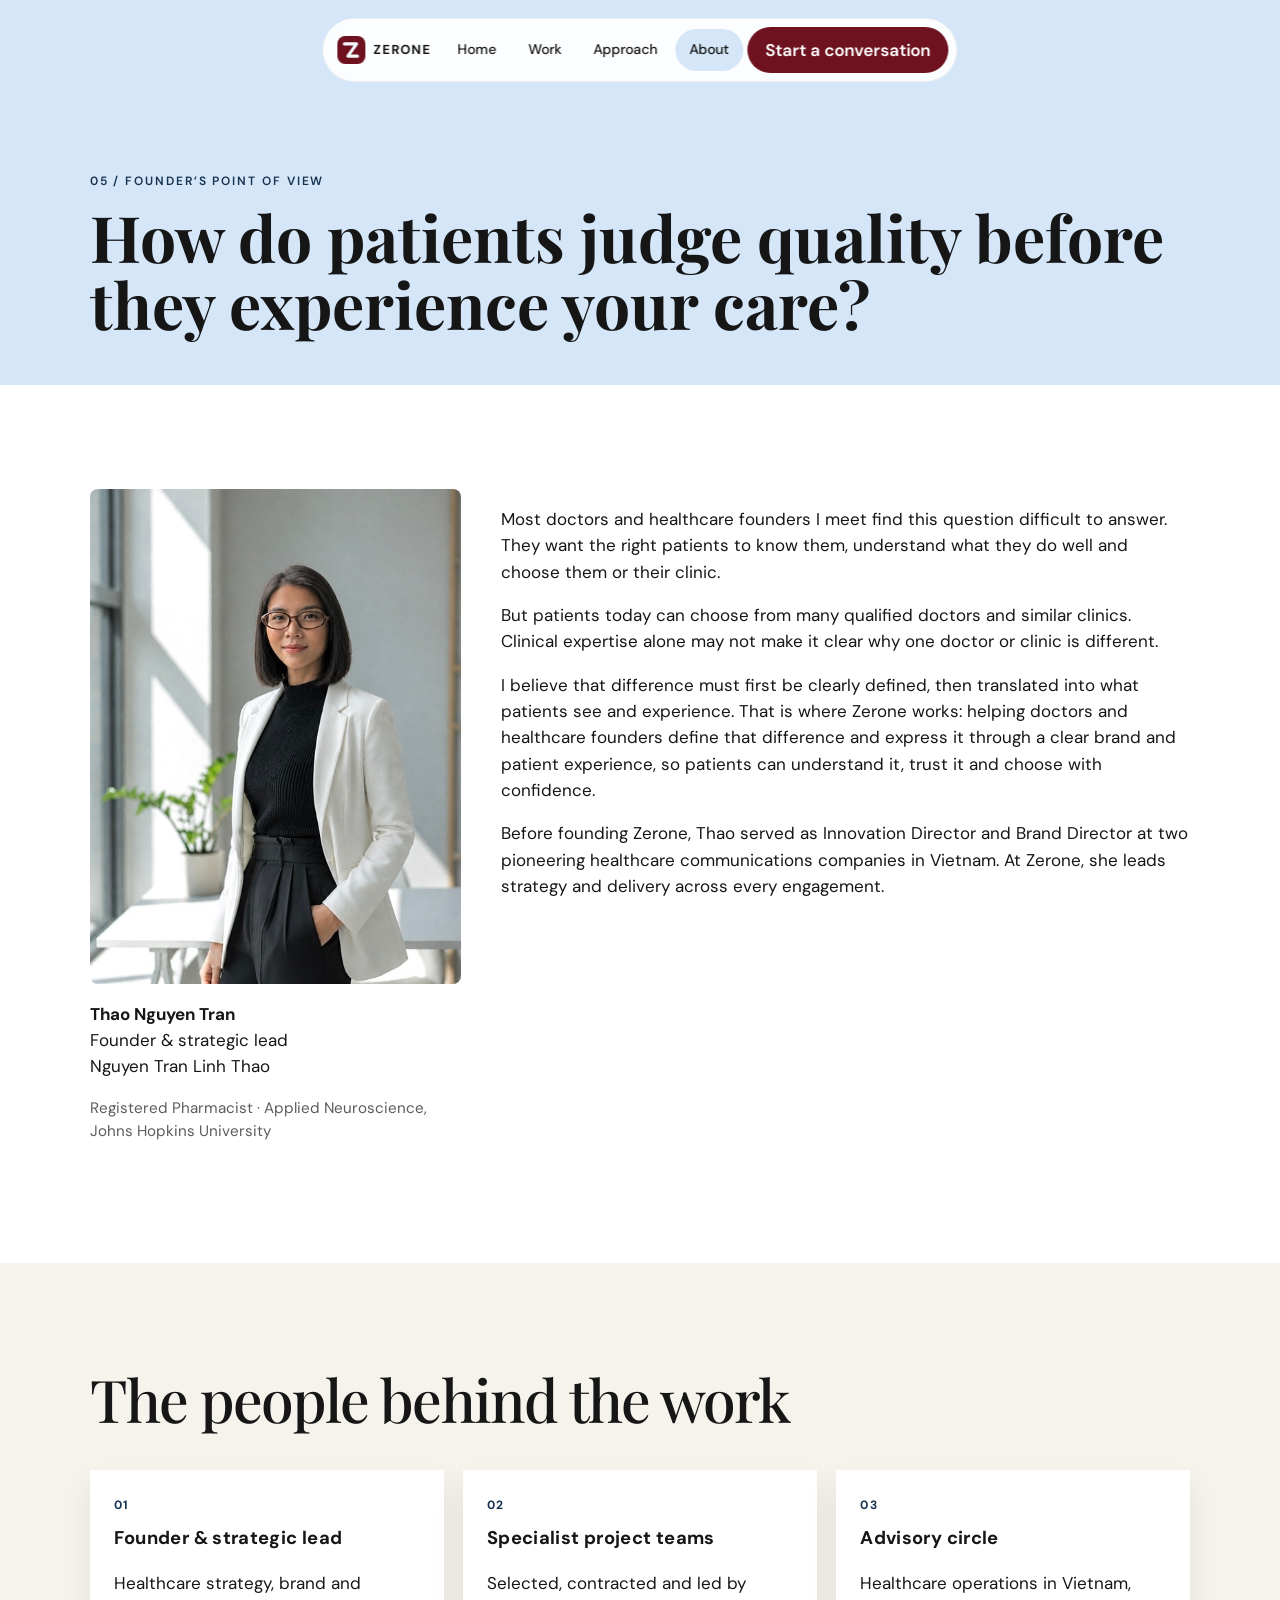
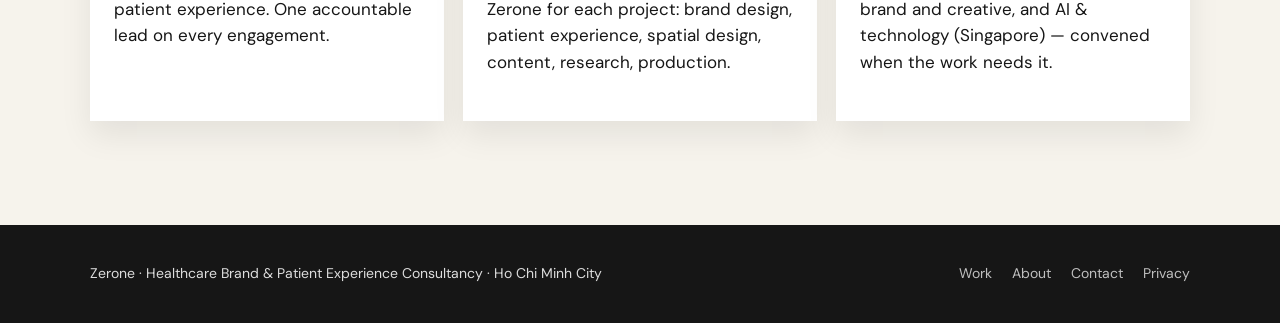
==== about.html @ 6bfa77b6 "Rebuild the site from Zerone's 2026 credentials deck. Replace the dental-admin landing page with the" ====
<!DOCTYPE html>
<html lang="en">
  <head>
    <meta charset="utf-8" />
    <meta name="viewport" content="width=device-width, initial-scale=1" />
    <title>About — Zerone</title>
    <link rel="icon" href="assets/logo.svg" type="image/svg+xml" />
    <link rel="preconnect" href="https://fonts.googleapis.com" />
    <link rel="preconnect" href="https://fonts.gstatic.com" crossorigin />
    <link
      href="https://fonts.googleapis.com/css2?family=DM+Sans:ital,opsz,wght@0,9..40,400;0,9..40,500;0,9..40,600;1,9..40,400&family=Playfair+Display:ital,wght@0,500;1,500&display=swap"
      rel="stylesheet"
    />
    <link rel="stylesheet" href="css/site.css" />
  </head>
  <body data-page="About">
    <div id="chrome-top"></div>
    <header class="page-hero">
      <p class="kicker">05 / Founder’s point of view</p>
      <h1>How do patients judge quality before they experience your care?</h1>
    </header>
    <section class="section">
      <div class="founder">
        <div>
          <img src="assets/photos/founder.jpg" alt="Thao Nguyen Tran, Founder of Zerone" />
          <p><strong>Thao Nguyen Tran</strong><br />Founder & strategic lead<br />Nguyen Tran Linh Thao</p>
          <p style="color: var(--muted); font-size: 0.95rem">
            Registered Pharmacist · Applied Neuroscience, Johns Hopkins University
          </p>
        </div>
        <div class="prose">
          <p>
            Most doctors and healthcare founders I meet find this question difficult to answer. They want the right patients to know them, understand what they do well and choose them or their clinic.
          </p>
          <p>
            But patients today can choose from many qualified doctors and similar clinics. Clinical expertise alone may not make it clear why one doctor or clinic is different.
          </p>
          <p>
            I believe that difference must first be clearly defined, then translated into what patients see and experience. That is where Zerone works: helping doctors and healthcare founders define that difference and express it through a clear brand and patient experience, so patients can understand it, trust it and choose with confidence.
          </p>
          <p>
            Before founding Zerone, Thao served as Innovation Director and Brand Director at two pioneering healthcare communications companies in Vietnam. At Zerone, she leads strategy and delivery across every engagement.
          </p>
        </div>
      </div>
    </section>
    <section class="section cream">
      <h2 class="display">The people behind the work</h2>
      <div class="cards">
        <article class="card">
          <div class="num">01</div>
          <h3>Founder & strategic lead</h3>
          <p>Healthcare strategy, brand and patient experience. One accountable lead on every engagement.</p>
        </article>
        <article class="card">
          <div class="num">02</div>
          <h3>Specialist project teams</h3>
          <p>Selected, contracted and led by Zerone for each project: brand design, patient experience, spatial design, content, research, production.</p>
        </article>
        <article class="card">
          <div class="num">03</div>
          <h3>Advisory circle</h3>
          <p>Healthcare operations in Vietnam, brand and creative, and AI & technology (Singapore) — convened when the work needs it.</p>
        </article>
      </div>
    </section>
    <div id="chrome-bottom"></div>
    <script src="js/site.js"></script>
  </body>
</html>
---- css/site.css ----
:root {
  --ice: #d4e6f8;
  --ice-2: #eaf3fb;
  --cream: #f6f3ec;
  --white: #ffffff;
  --ink: #161616;
  --muted: #5c5c5c;
  --burgundy: #6e1220;
  --burgundy-2: #8b1a2b;
  --navy: #16324f;
  --serif: "Playfair Display", Georgia, serif;
  --sans: "DM Sans", system-ui, sans-serif;
  --ease: cubic-bezier(0.22, 1, 0.36, 1);
}

*,
*::before,
*::after {
  box-sizing: border-box;
}

html {
  scroll-behavior: smooth;
}

body {
  margin: 0;
  background: var(--white);
  color: var(--ink);
  font-family: var(--sans);
  font-size: 17px;
  line-height: 1.55;
}

img {
  max-width: 100%;
  display: block;
}

a {
  color: inherit;
  text-decoration: none;
}

button,
input,
textarea,
select {
  font-family: inherit;
}

.site-nav {
  position: fixed;
  top: 18px;
  left: 50%;
  transform: translateX(-50%);
  z-index: 50;
  display: flex;
  align-items: center;
  gap: 4px;
  padding: 8px 8px 8px 14px;
  background: rgba(255, 255, 255, 0.92);
  border: 1px solid rgba(22, 22, 22, 0.06);
  border-radius: 999px;
  backdrop-filter: blur(12px);
}

.brand {
  display: flex;
  align-items: center;
  gap: 8px;
  font-weight: 700;
  letter-spacing: 0.08em;
  font-size: 13px;
  margin-right: 8px;
}

.brand img {
  width: 28px;
  height: 28px;
}

.site-nav a.nav-link {
  padding: 10px 14px;
  border-radius: 999px;
  font-size: 14px;
  font-weight: 500;
  transition: background-color 0.3s cubic-bezier(0, 0, 0.2, 1);
}

.site-nav a.nav-link:hover,
.site-nav a.nav-link.is-active {
  background: var(--ice);
}

.nav-cta {
  background: var(--burgundy) !important;
  color: #fff !important;
  padding: 10px 18px !important;
  border-radius: 999px !important;
  font-weight: 600 !important;
  transition: transform 0.2s cubic-bezier(0, 0, 0.2, 1), background-color 0.3s cubic-bezier(0, 0, 0.2, 1) !important;
}

.nav-cta:hover {
  background: var(--burgundy-2) !important;
  transform: scale(1.03);
}

.hero {
  min-height: 100svh;
  display: grid;
  grid-template-columns: 1.05fr 0.95fr;
  background: var(--ice);
}

.hero-left {
  padding: 22vh 7vw 8vh;
  display: flex;
  flex-direction: column;
  justify-content: space-between;
}

.kicker {
  font-size: 12px;
  letter-spacing: 0.16em;
  text-transform: uppercase;
  font-weight: 600;
  color: var(--navy);
}

.hero h1 {
  margin: 18px 0 0;
  font-family: var(--serif);
  font-weight: 500;
  font-size: clamp(2.8rem, 6vw, 5.4rem);
  line-height: 0.98;
  letter-spacing: -0.03em;
  animation: heroIn 1.2s var(--ease) both;
}

.hero-right {
  background: var(--burgundy);
  color: #f6ecee;
  padding: 22vh 6vw 8vh;
  position: relative;
  display: flex;
  flex-direction: column;
  justify-content: space-between;
}

.hero-right p {
  font-family: var(--serif);
  font-size: clamp(1.4rem, 2.2vw, 2rem);
  line-height: 1.35;
  margin: 0;
  max-width: 22ch;
}

.hero-photo {
  position: absolute;
  left: -18%;
  bottom: 8%;
  width: min(420px, 48vw);
  border-radius: 18px;
  overflow: hidden;
  box-shadow: 0 30px 60px rgba(0, 0, 0, 0.28);
  border: 10px solid #111;
}

.hero-photo img {
  width: 100%;
  height: 100%;
  object-fit: cover;
}

.presented {
  font-size: 13px;
  letter-spacing: 0.12em;
  text-transform: uppercase;
  opacity: 0.85;
  align-self: flex-end;
}

.section {
  padding: 6.5rem 7vw;
}

.section.ice {
  background: var(--ice);
}

.section.cream {
  background: var(--cream);
}

.section.burgundy {
  background: var(--burgundy);
  color: #f8eef0;
}

.display {
  font-family: var(--serif);
  font-weight: 500;
  font-size: clamp(2.1rem, 4.6vw, 3.8rem);
  letter-spacing: -0.03em;
  line-height: 1.08;
  margin: 0 0 2.5rem;
}

.ova {
  display: grid;
  grid-template-columns: repeat(3, 1fr);
  gap: 2rem;
  text-align: center;
}

.ova article {
  background: #fff;
  border-radius: 999px;
  padding: 1.4rem 1.2rem 1.6rem;
  box-shadow: 0 10px 0 rgba(0, 0, 0, 0.08);
}

.ova h3 {
  margin: 0 0 0.4rem;
  font-size: 1.05rem;
}

.ova p {
  margin: 0;
  color: var(--muted);
  font-size: 0.95rem;
}

.stats {
  display: grid;
  grid-template-columns: 1fr 1fr;
  gap: 3rem;
  align-items: center;
}

.stat {
  font-family: var(--serif);
  font-size: clamp(3.2rem, 7vw, 5.5rem);
  line-height: 0.9;
  margin: 0 0 0.8rem;
  color: #fff;
}

.stats p {
  margin: 0;
  max-width: 42ch;
}

.pillars {
  display: grid;
  grid-template-columns: 1fr 1.2fr;
  gap: 3rem;
  align-items: center;
}

.photo-frame {
  border-radius: 0;
  min-height: 520px;
  background: #222 center/cover no-repeat;
}

.list-block h3 {
  margin: 1.4rem 0 0.25rem;
}

.list-block p {
  margin: 0;
  color: #d8dde4;
}

.venn {
  display: grid;
  place-items: center;
  min-height: 280px;
  font-family: var(--serif);
  font-size: 1.4rem;
}

.cards {
  display: grid;
  grid-template-columns: repeat(3, 1fr);
  gap: 1.2rem;
}

.card {
  background: #fff;
  padding: 1.6rem 1.5rem 1.8rem;
  box-shadow: 0 14px 30px rgba(0, 0, 0, 0.08);
}

.card .num {
  color: var(--navy);
  font-size: 12px;
  font-weight: 700;
  letter-spacing: 0.12em;
}

.card h3 {
  margin: 0.6rem 0 0.8rem;
  font-size: 1.15rem;
  letter-spacing: 0.02em;
}

.card .role {
  color: var(--navy);
  font-style: italic;
  font-size: 0.95rem;
  border-bottom: 2px solid var(--navy);
  display: inline-block;
  margin-bottom: 0.8rem;
}

.quotes {
  display: flex;
  justify-content: space-between;
  gap: 2rem;
  margin-bottom: 1.6rem;
  color: var(--navy);
  font-family: var(--serif);
  font-style: italic;
}

.steps {
  display: grid;
  grid-template-columns: repeat(4, 1fr);
  gap: 1rem;
}

.step {
  background: #fff;
  padding: 1.4rem 1.2rem 1.6rem;
  box-shadow: 0 12px 24px rgba(0, 0, 0, 0.07);
  min-height: 240px;
}

.step:nth-child(2) {
  background: var(--ice);
}

.step .num {
  color: var(--navy);
  font-size: 12px;
  font-weight: 700;
  letter-spacing: 0.12em;
}

.step h3 {
  margin: 0.5rem 0;
  color: var(--navy);
  font-size: 0.95rem;
  letter-spacing: 0.08em;
}

.step h4 {
  font-family: var(--serif);
  font-weight: 500;
  font-size: 1.35rem;
  margin: 0 0 0.6rem;
}

.step p {
  margin: 0;
  color: var(--muted);
  font-size: 0.95rem;
}

.case {
  display: grid;
  grid-template-columns: 1.1fr 0.9fr;
  gap: 1.2rem;
}

.case img {
  width: 100%;
  height: 280px;
  object-fit: cover;
  border-radius: 16px;
}

.note {
  background: var(--ice);
  padding: 1.2rem 1.3rem;
  border-radius: 16px;
}

.note h3 {
  margin: 0 0 0.4rem;
  font-size: 12px;
  letter-spacing: 0.12em;
  color: var(--navy);
}

.quote-card {
  background: #111;
  color: #eee;
  padding: 1.4rem;
  border-radius: 16px;
  font-family: var(--serif);
  font-size: 1.05rem;
}

.quote-card span {
  display: block;
  margin-top: 1rem;
  font-family: var(--sans);
  font-size: 13px;
  opacity: 0.75;
}

.caps {
  display: grid;
  grid-template-columns: repeat(4, 1fr);
  gap: 1rem;
}

.cap {
  border-top: 2px solid var(--ink);
  padding-top: 1rem;
}

.cap h3 {
  margin: 0.4rem 0 0.6rem;
}

.cap p {
  margin: 0;
  color: var(--muted);
}

.founder {
  display: grid;
  grid-template-columns: 0.7fr 1.3fr;
  gap: 2.5rem;
  align-items: start;
}

.founder img {
  width: 100%;
  border-radius: 8px;
}

.cta-split {
  display: grid;
  grid-template-columns: 1.2fr 0.8fr;
  min-height: 70vh;
}

.cta-split .left {
  padding: 7rem 7vw;
}

.cta-split .left h2 {
  font-family: var(--serif);
  font-size: clamp(2.4rem, 5vw, 4.4rem);
  color: var(--burgundy);
  margin: 0 0 2rem;
  line-height: 1.05;
}

.cta-split li {
  list-style: none;
  margin: 0 0 1rem;
  font-weight: 700;
  letter-spacing: 0.04em;
  font-size: 0.95rem;
}

.cta-split ul {
  padding: 0;
}

.cta-split .right {
  background: var(--ice);
  padding: 7rem 6vw;
}

.signup,
.contact-form {
  display: grid;
  gap: 10px;
}

.contact-form input,
.contact-form textarea,
.contact-form select,
.signup input {
  border: 1px solid #d7d2c8;
  border-radius: 10px;
  padding: 14px 16px;
  font-size: 16px;
}

.btn {
  display: inline-flex;
  justify-content: center;
  background: var(--burgundy);
  color: #fff;
  border: 0;
  border-radius: 999px;
  padding: 14px 22px;
  font-weight: 650;
  cursor: pointer;
  transition: transform 0.2s cubic-bezier(0, 0, 0.2, 1), background-color 0.3s cubic-bezier(0, 0, 0.2, 1);
}

.btn:hover {
  transform: scale(1.03);
  background: var(--burgundy-2);
}

.notice {
  display: none;
  color: var(--navy);
}

.footer {
  background: var(--ink);
  color: #ddd;
  padding: 2.4rem 7vw;
  display: flex;
  justify-content: space-between;
  gap: 1rem;
  font-size: 14px;
}

.footer a {
  opacity: 0.85;
  margin-left: 16px;
}

.reveal {
  opacity: 0;
  transform: translateY(36px);
  transition: opacity 0.9s var(--ease), transform 0.9s var(--ease);
}

.reveal.in {
  opacity: 1;
  transform: none;
}

@keyframes heroIn {
  from {
    opacity: 0;
    transform: translateY(28px);
  }
  to {
    opacity: 1;
    transform: none;
  }
}

.prose {
  max-width: 68ch;
}

.page-hero {
  padding: 10rem 7vw 3rem;
  background: var(--ice);
}

.page-hero h1 {
  font-family: var(--serif);
  font-size: clamp(2.4rem, 5vw, 4.2rem);
  margin: 0.4rem 0 0;
  line-height: 1.05;
}

@media (max-width: 900px) {
  .hero,
  .ova,
  .stats,
  .pillars,
  .cards,
  .steps,
  .case,
  .caps,
  .founder,
  .cta-split {
    grid-template-columns: 1fr;
  }
  .hero-photo {
    position: relative;
    left: 0;
    width: 86%;
    margin: 2rem auto 0;
  }
  .site-nav .nav-link:not(.nav-cta) {
    display: none;
  }
  .photo-frame {
    min-height: 320px;
  }
}

@media (prefers-reduced-motion: reduce) {
  .reveal,
  .hero h1 {
    animation: none;
    transition: none;
    opacity: 1;
    transform: none;
  }
}
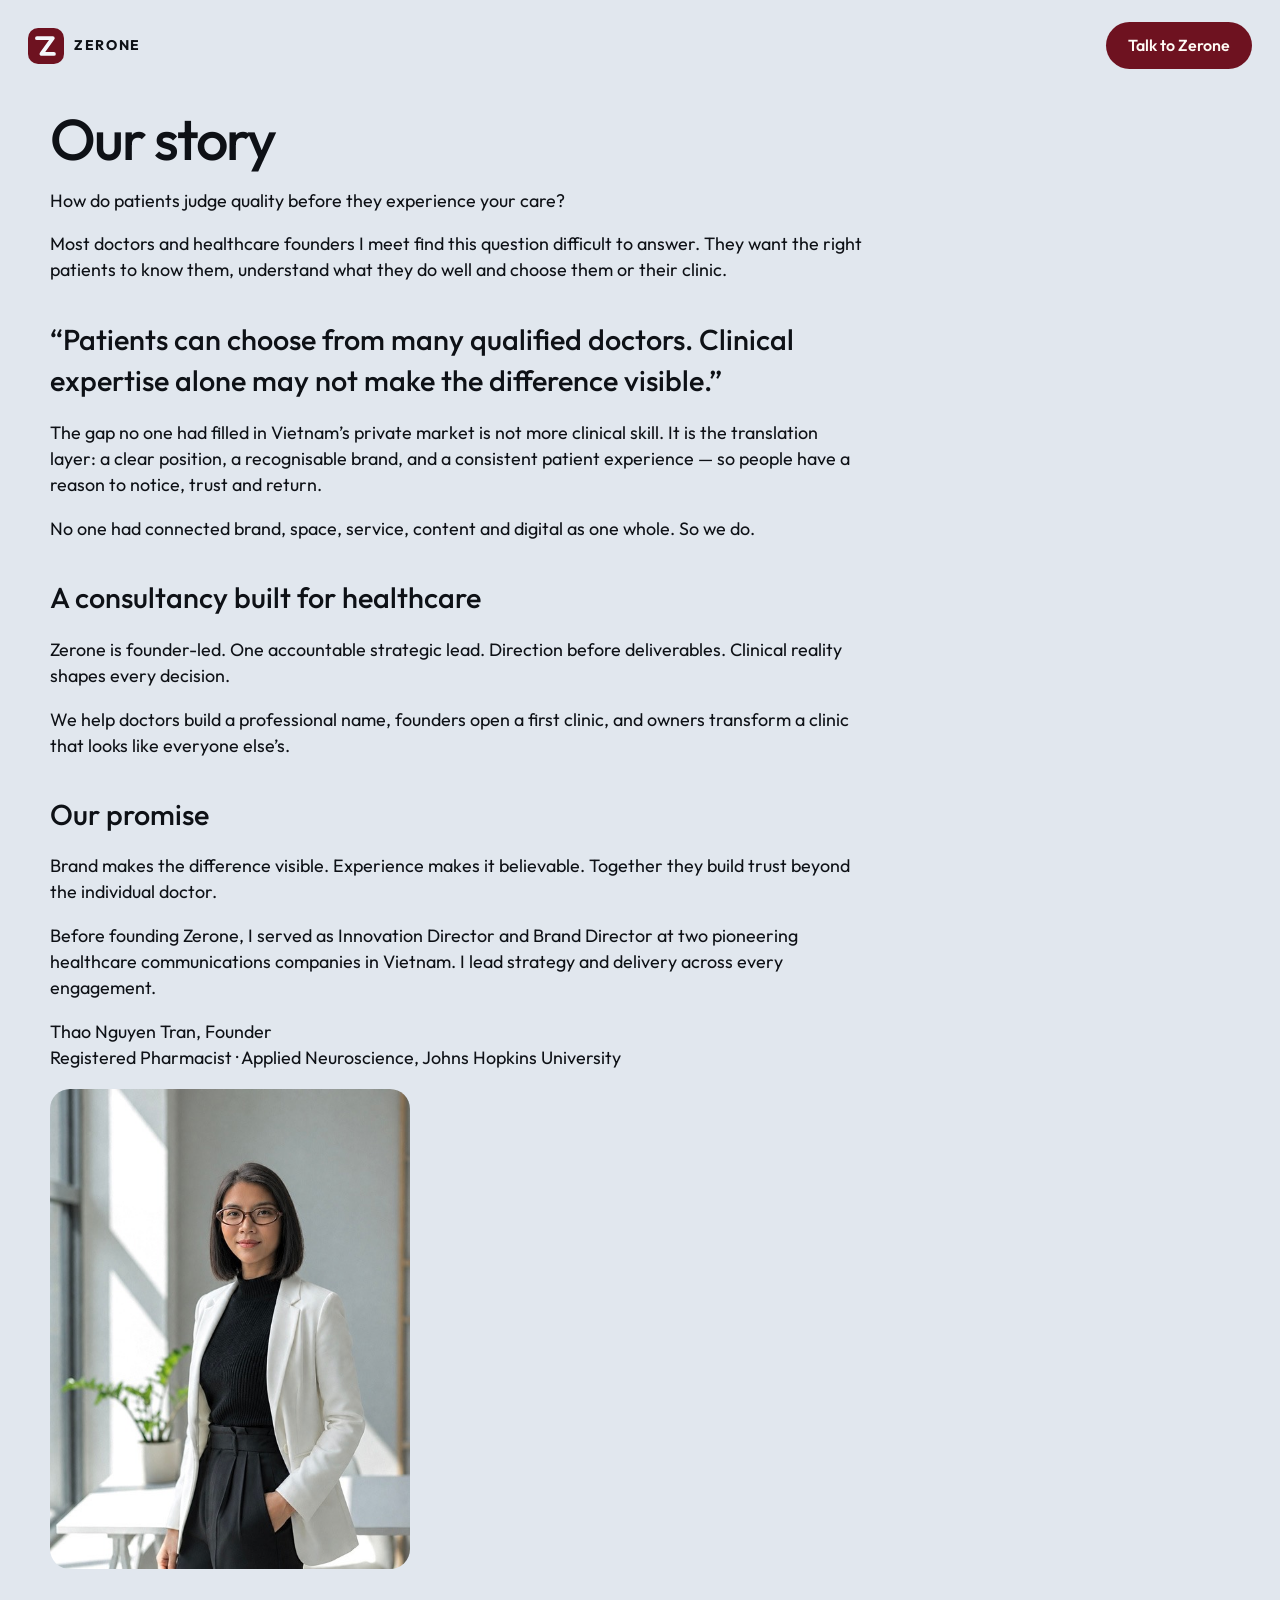
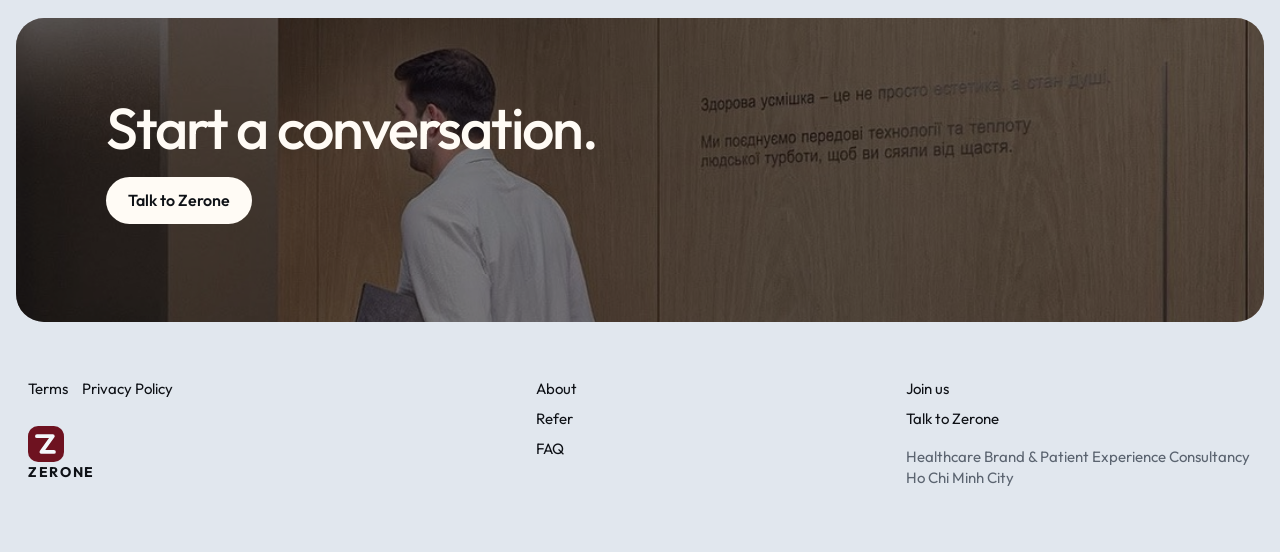
==== commit e66dc0a4: "Match Hera’s page flow: photo hero, how-it-works, story, FAQ, talk CTA. Keep Zerone consultancy copy" ====
--- a/about.html
+++ b/about.html
@@ -3,66 +3,36 @@
   <head>
     <meta charset="utf-8" />
     <meta name="viewport" content="width=device-width, initial-scale=1" />
-    <title>About — Zerone</title>
+    <title>Our story — Zerone</title>
     <link rel="icon" href="assets/logo.svg" type="image/svg+xml" />
     <link rel="preconnect" href="https://fonts.googleapis.com" />
     <link rel="preconnect" href="https://fonts.gstatic.com" crossorigin />
-    <link
-      href="https://fonts.googleapis.com/css2?family=DM+Sans:ital,opsz,wght@0,9..40,400;0,9..40,500;0,9..40,600;1,9..40,400&family=Playfair+Display:ital,wght@0,500;1,500&display=swap"
-      rel="stylesheet"
-    />
+    <link href="https://fonts.googleapis.com/css2?family=Outfit:wght@400;500;600;700&display=swap" rel="stylesheet" />
     <link rel="stylesheet" href="css/site.css" />
   </head>
-  <body data-page="About">
+  <body>
     <div id="chrome-top"></div>
-    <header class="page-hero">
-      <p class="kicker">05 / Founder’s point of view</p>
-      <h1>How do patients judge quality before they experience your care?</h1>
-    </header>
-    <section class="section">
-      <div class="founder">
-        <div>
-          <img src="assets/photos/founder.jpg" alt="Thao Nguyen Tran, Founder of Zerone" />
-          <p><strong>Thao Nguyen Tran</strong><br />Founder & strategic lead<br />Nguyen Tran Linh Thao</p>
-          <p style="color: var(--muted); font-size: 0.95rem">
-            Registered Pharmacist · Applied Neuroscience, Johns Hopkins University
-          </p>
-        </div>
-        <div class="prose">
-          <p>
-            Most doctors and healthcare founders I meet find this question difficult to answer. They want the right patients to know them, understand what they do well and choose them or their clinic.
-          </p>
-          <p>
-            But patients today can choose from many qualified doctors and similar clinics. Clinical expertise alone may not make it clear why one doctor or clinic is different.
-          </p>
-          <p>
-            I believe that difference must first be clearly defined, then translated into what patients see and experience. That is where Zerone works: helping doctors and healthcare founders define that difference and express it through a clear brand and patient experience, so patients can understand it, trust it and choose with confidence.
-          </p>
-          <p>
-            Before founding Zerone, Thao served as Innovation Director and Brand Director at two pioneering healthcare communications companies in Vietnam. At Zerone, she leads strategy and delivery across every engagement.
-          </p>
-        </div>
+    <main class="wrap page-hero">
+      <h1>Our story</h1>
+      <div class="prose">
+        <p>How do patients judge quality before they experience your care?</p>
+        <p>Most doctors and healthcare founders I meet find this question difficult to answer. They want the right patients to know them, understand what they do well and choose them or their clinic.</p>
+        <h2>“Patients can choose from many qualified doctors. Clinical expertise alone may not make the difference visible.”</h2>
+        <p>The gap no one had filled in Vietnam’s private market is not more clinical skill. It is the translation layer: a clear position, a recognisable brand, and a consistent patient experience — so people have a reason to notice, trust and return.</p>
+        <p>No one had connected brand, space, service, content and digital as one whole. So we do.</p>
+        <h2>A consultancy built for healthcare</h2>
+        <p>Zerone is founder-led. One accountable strategic lead. Direction before deliverables. Clinical reality shapes every decision.</p>
+        <p>We help doctors build a professional name, founders open a first clinic, and owners transform a clinic that looks like everyone else’s.</p>
+        <h2>Our promise</h2>
+        <p>Brand makes the difference visible. Experience makes it believable. Together they build trust beyond the individual doctor.</p>
+        <p>Before founding Zerone, I served as Innovation Director and Brand Director at two pioneering healthcare communications companies in Vietnam. I lead strategy and delivery across every engagement.</p>
+        <p>Thao Nguyen Tran, Founder<br />Registered Pharmacist · Applied Neuroscience, Johns Hopkins University</p>
+        <p><img src="assets/photos/founder.jpg" alt="Thao Nguyen Tran" style="max-width:360px;border-radius:20px;margin-top:1rem" /></p>
       </div>
-    </section>
-    <section class="section cream">
-      <h2 class="display">The people behind the work</h2>
-      <div class="cards">
-        <article class="card">
-          <div class="num">01</div>
-          <h3>Founder & strategic lead</h3>
-          <p>Healthcare strategy, brand and patient experience. One accountable lead on every engagement.</p>
-        </article>
-        <article class="card">
-          <div class="num">02</div>
-          <h3>Specialist project teams</h3>
-          <p>Selected, contracted and led by Zerone for each project: brand design, patient experience, spatial design, content, research, production.</p>
-        </article>
-        <article class="card">
-          <div class="num">03</div>
-          <h3>Advisory circle</h3>
-          <p>Healthcare operations in Vietnam, brand and creative, and AI & technology (Singapore) — convened when the work needs it.</p>
-        </article>
-      </div>
+    </main>
+    <section class="cta-band" style="background-image: url('assets/photos/clinic.jpg')">
+      <h2>Start a conversation.</h2>
+      <p><a class="btn btn-light" href="contact.html">Talk to Zerone</a></p>
     </section>
     <div id="chrome-bottom"></div>
     <script src="js/site.js"></script>
--- a/css/site.css
+++ b/css/site.css
@@ -1,15 +1,13 @@
 :root {
-  --ice: #d4e6f8;
-  --ice-2: #eaf3fb;
-  --cream: #f6f3ec;
-  --white: #ffffff;
-  --ink: #161616;
-  --muted: #5c5c5c;
+  --canvas: #e1e7ee;
+  --cream: #fffbf5;
+  --ink: #0e1116;
+  --muted: #3c4450;
+  --card: #0f141c;
   --burgundy: #6e1220;
   --burgundy-2: #8b1a2b;
-  --navy: #16324f;
-  --serif: "Playfair Display", Georgia, serif;
-  --sans: "DM Sans", system-ui, sans-serif;
+  --ice: #d4e6f8;
+  --sans: "Outfit", system-ui, sans-serif;
   --ease: cubic-bezier(0.22, 1, 0.36, 1);
 }
 
@@ -25,11 +23,11 @@
 
 body {
   margin: 0;
-  background: var(--white);
+  background: var(--canvas);
   color: var(--ink);
   font-family: var(--sans);
-  font-size: 17px;
-  line-height: 1.55;
+  font-size: 18px;
+  line-height: 1.45;
 }
 
 img {
@@ -49,495 +47,402 @@
   font-family: inherit;
 }
 
-.site-nav {
-  position: fixed;
-  top: 18px;
-  left: 50%;
-  transform: translateX(-50%);
-  z-index: 50;
+.topbar {
   display: flex;
+  justify-content: space-between;
   align-items: center;
-  gap: 4px;
-  padding: 8px 8px 8px 14px;
-  background: rgba(255, 255, 255, 0.92);
-  border: 1px solid rgba(22, 22, 22, 0.06);
-  border-radius: 999px;
-  backdrop-filter: blur(12px);
+  padding: 22px 28px 8px;
 }
 
 .brand {
   display: flex;
   align-items: center;
-  gap: 8px;
+  gap: 10px;
   font-weight: 700;
-  letter-spacing: 0.08em;
-  font-size: 13px;
-  margin-right: 8px;
+  letter-spacing: 0.12em;
+  font-size: 14px;
 }
 
 .brand img {
-  width: 28px;
-  height: 28px;
-}
-
-.site-nav a.nav-link {
-  padding: 10px 14px;
+  width: 36px;
+  height: 36px;
+}
+
+.btn {
+  display: inline-flex;
+  align-items: center;
+  justify-content: center;
+  background: var(--burgundy);
+  color: var(--cream);
+  border: 0;
   border-radius: 999px;
-  font-size: 14px;
-  font-weight: 500;
-  transition: background-color 0.3s cubic-bezier(0, 0, 0.2, 1);
-}
-
-.site-nav a.nav-link:hover,
-.site-nav a.nav-link.is-active {
-  background: var(--ice);
-}
-
-.nav-cta {
-  background: var(--burgundy) !important;
-  color: #fff !important;
-  padding: 10px 18px !important;
-  border-radius: 999px !important;
-  font-weight: 600 !important;
-  transition: transform 0.2s cubic-bezier(0, 0, 0.2, 1), background-color 0.3s cubic-bezier(0, 0, 0.2, 1) !important;
-}
-
-.nav-cta:hover {
-  background: var(--burgundy-2) !important;
+  padding: 12px 22px;
+  font-weight: 560;
+  font-size: 16px;
+  cursor: pointer;
+  transition: transform 0.2s cubic-bezier(0, 0, 0.2, 1), background-color 0.3s;
+}
+
+.btn:hover {
   transform: scale(1.03);
+  background: var(--burgundy-2);
+}
+
+.btn-light {
+  background: var(--cream);
+  color: var(--ink);
 }
 
 .hero {
-  min-height: 100svh;
-  display: grid;
-  grid-template-columns: 1.05fr 0.95fr;
-  background: var(--ice);
-}
-
-.hero-left {
-  padding: 22vh 7vw 8vh;
+  margin: 8px 16px 24px;
+  min-height: calc(100svh - 90px);
+  border-radius: 28px;
+  overflow: hidden;
+  position: relative;
+  background: var(--card) center/cover no-repeat;
+  color: var(--cream);
   display: flex;
   flex-direction: column;
   justify-content: space-between;
-}
-
-.kicker {
-  font-size: 12px;
-  letter-spacing: 0.16em;
-  text-transform: uppercase;
+  padding: 7vh 6vw 6vh;
+}
+
+.hero::after {
+  content: "";
+  position: absolute;
+  inset: 0;
+  background: linear-gradient(90deg, rgba(10, 12, 16, 0.72) 0%, rgba(10, 12, 16, 0.2) 58%, rgba(10, 12, 16, 0.45) 100%);
+}
+
+.hero > * {
+  position: relative;
+  z-index: 1;
+}
+
+.hero h1 {
+  margin: 0;
+  font-weight: 500;
+  font-size: clamp(2.8rem, 7vw, 5.6rem);
+  line-height: 0.98;
+  letter-spacing: -0.04em;
+  max-width: 14ch;
+  animation: rise 1s var(--ease) both;
+}
+
+.hero .lede {
+  margin: 1.2rem 0 1.4rem;
+  max-width: 34ch;
+  font-size: 1.15rem;
+  color: #f3ece4;
+}
+
+.chip {
+  display: inline-flex;
+  background: rgba(255, 251, 245, 0.14);
+  border: 1px solid rgba(255, 251, 245, 0.2);
+  border-radius: 999px;
+  padding: 8px 14px;
+  font-size: 14px;
+  margin-bottom: 1.2rem;
+}
+
+.wrap {
+  width: min(1180px, calc(100% - 48px));
+  margin: 0 auto;
+}
+
+.section {
+  padding: 5.5rem 0;
+}
+
+.trust {
+  text-align: center;
+  color: var(--muted);
+  font-size: 14px;
+  letter-spacing: 0.04em;
+  padding: 0.5rem 0 3rem;
+}
+
+.split {
+  display: grid;
+  grid-template-columns: 0.9fr 1.1fr;
+  gap: 2.5rem;
+  align-items: start;
+}
+
+.split h2,
+.story h2,
+.faq-head,
+.cta-band h2,
+.page-hero h1 {
+  font-weight: 500;
+  font-size: clamp(2.1rem, 4.5vw, 3.6rem);
+  letter-spacing: -0.035em;
+  line-height: 1.05;
+  margin: 0 0 1rem;
+}
+
+.people {
+  display: grid;
+  grid-template-columns: repeat(3, 1fr);
+  gap: 14px;
+}
+
+.person {
+  background: #f4f7fb;
+  border-radius: 22px;
+  overflow: hidden;
+}
+
+.person img {
+  width: 100%;
+  height: 280px;
+  object-fit: cover;
+}
+
+.person div {
+  padding: 1rem 1rem 1.2rem;
+}
+
+.person h3 {
+  margin: 0 0 0.35rem;
+  font-size: 1.05rem;
+}
+
+.person p {
+  margin: 0;
+  color: var(--muted);
+  font-size: 0.95rem;
+}
+
+.how {
+  display: grid;
+  gap: 18px;
+}
+
+.step {
+  display: grid;
+  grid-template-columns: 1.1fr 0.9fr;
+  gap: 24px;
+  background: #eef2f6;
+  border-radius: 28px;
+  overflow: hidden;
+  min-height: 280px;
+}
+
+.step:nth-child(even) {
+  grid-template-columns: 0.9fr 1.1fr;
+}
+
+.step:nth-child(even) .step-copy {
+  order: 2;
+}
+
+.step-copy {
+  padding: 2.2rem 2rem;
+}
+
+.step .n {
+  font-size: 13px;
+  letter-spacing: 0.14em;
   font-weight: 600;
-  color: var(--navy);
-}
-
-.hero h1 {
-  margin: 18px 0 0;
-  font-family: var(--serif);
+  color: var(--burgundy);
+}
+
+.step h3 {
+  font-size: clamp(1.6rem, 3vw, 2.3rem);
   font-weight: 500;
-  font-size: clamp(2.8rem, 6vw, 5.4rem);
-  line-height: 0.98;
   letter-spacing: -0.03em;
-  animation: heroIn 1.2s var(--ease) both;
-}
-
-.hero-right {
-  background: var(--burgundy);
-  color: #f6ecee;
-  padding: 22vh 6vw 8vh;
-  position: relative;
-  display: flex;
-  flex-direction: column;
-  justify-content: space-between;
-}
-
-.hero-right p {
-  font-family: var(--serif);
-  font-size: clamp(1.4rem, 2.2vw, 2rem);
-  line-height: 1.35;
+  margin: 0.4rem 0 0.7rem;
+}
+
+.step p {
   margin: 0;
-  max-width: 22ch;
-}
-
-.hero-photo {
-  position: absolute;
-  left: -18%;
-  bottom: 8%;
-  width: min(420px, 48vw);
-  border-radius: 18px;
-  overflow: hidden;
-  box-shadow: 0 30px 60px rgba(0, 0, 0, 0.28);
-  border: 10px solid #111;
-}
-
-.hero-photo img {
+  color: var(--muted);
+}
+
+.step img {
   width: 100%;
   height: 100%;
   object-fit: cover;
-}
-
-.presented {
-  font-size: 13px;
-  letter-spacing: 0.12em;
-  text-transform: uppercase;
-  opacity: 0.85;
-  align-self: flex-end;
-}
-
-.section {
-  padding: 6.5rem 7vw;
-}
-
-.section.ice {
-  background: var(--ice);
-}
-
-.section.cream {
-  background: var(--cream);
-}
-
-.section.burgundy {
-  background: var(--burgundy);
-  color: #f8eef0;
-}
-
-.display {
-  font-family: var(--serif);
+  min-height: 240px;
+}
+
+.feed {
+  display: grid;
+  grid-template-columns: 1fr 1fr;
+  gap: 12px;
+}
+
+.quote {
+  background: #f7f9fc;
+  border-radius: 18px;
+  padding: 1.1rem 1.2rem;
+}
+
+.quote p {
+  margin: 0 0 0.6rem;
+}
+
+.quote span {
+  color: var(--muted);
+  font-size: 14px;
+}
+
+.story-grid {
+  display: grid;
+  grid-template-columns: 1.05fr 0.95fr;
+  gap: 2rem;
+  align-items: start;
+}
+
+.story-grid img {
+  width: 100%;
+  border-radius: 24px;
+  height: 420px;
+  object-fit: cover;
+}
+
+.chapter {
+  margin: 0 0 1.6rem;
+}
+
+.chapter h3 {
+  margin: 0 0 0.4rem;
+}
+
+.big-quote {
+  background: var(--card);
+  color: var(--cream);
+  border-radius: 28px;
+  padding: 2.4rem;
+  font-size: clamp(1.3rem, 2.4vw, 1.85rem);
   font-weight: 500;
-  font-size: clamp(2.1rem, 4.6vw, 3.8rem);
-  letter-spacing: -0.03em;
-  line-height: 1.08;
-  margin: 0 0 2.5rem;
-}
-
-.ova {
-  display: grid;
-  grid-template-columns: repeat(3, 1fr);
-  gap: 2rem;
-  text-align: center;
-}
-
-.ova article {
-  background: #fff;
-  border-radius: 999px;
-  padding: 1.4rem 1.2rem 1.6rem;
-  box-shadow: 0 10px 0 rgba(0, 0, 0, 0.08);
-}
-
-.ova h3 {
-  margin: 0 0 0.4rem;
-  font-size: 1.05rem;
-}
-
-.ova p {
-  margin: 0;
-  color: var(--muted);
-  font-size: 0.95rem;
-}
-
-.stats {
-  display: grid;
-  grid-template-columns: 1fr 1fr;
-  gap: 3rem;
-  align-items: center;
-}
-
-.stat {
-  font-family: var(--serif);
-  font-size: clamp(3.2rem, 7vw, 5.5rem);
-  line-height: 0.9;
-  margin: 0 0 0.8rem;
-  color: #fff;
-}
-
-.stats p {
-  margin: 0;
-  max-width: 42ch;
-}
-
-.pillars {
-  display: grid;
-  grid-template-columns: 1fr 1.2fr;
-  gap: 3rem;
-  align-items: center;
-}
-
-.photo-frame {
-  border-radius: 0;
-  min-height: 520px;
-  background: #222 center/cover no-repeat;
-}
-
-.list-block h3 {
-  margin: 1.4rem 0 0.25rem;
-}
-
-.list-block p {
-  margin: 0;
-  color: #d8dde4;
-}
-
-.venn {
-  display: grid;
-  place-items: center;
-  min-height: 280px;
-  font-family: var(--serif);
-  font-size: 1.4rem;
-}
-
-.cards {
-  display: grid;
-  grid-template-columns: repeat(3, 1fr);
-  gap: 1.2rem;
-}
-
-.card {
-  background: #fff;
-  padding: 1.6rem 1.5rem 1.8rem;
-  box-shadow: 0 14px 30px rgba(0, 0, 0, 0.08);
-}
-
-.card .num {
-  color: var(--navy);
-  font-size: 12px;
-  font-weight: 700;
-  letter-spacing: 0.12em;
-}
-
-.card h3 {
-  margin: 0.6rem 0 0.8rem;
-  font-size: 1.15rem;
-  letter-spacing: 0.02em;
-}
-
-.card .role {
-  color: var(--navy);
-  font-style: italic;
-  font-size: 0.95rem;
-  border-bottom: 2px solid var(--navy);
-  display: inline-block;
-  margin-bottom: 0.8rem;
-}
-
-.quotes {
-  display: flex;
-  justify-content: space-between;
-  gap: 2rem;
-  margin-bottom: 1.6rem;
-  color: var(--navy);
-  font-family: var(--serif);
-  font-style: italic;
-}
-
-.steps {
-  display: grid;
-  grid-template-columns: repeat(4, 1fr);
-  gap: 1rem;
-}
-
-.step {
-  background: #fff;
-  padding: 1.4rem 1.2rem 1.6rem;
-  box-shadow: 0 12px 24px rgba(0, 0, 0, 0.07);
-  min-height: 240px;
-}
-
-.step:nth-child(2) {
-  background: var(--ice);
-}
-
-.step .num {
-  color: var(--navy);
-  font-size: 12px;
-  font-weight: 700;
-  letter-spacing: 0.12em;
-}
-
-.step h3 {
-  margin: 0.5rem 0;
-  color: var(--navy);
-  font-size: 0.95rem;
-  letter-spacing: 0.08em;
-}
-
-.step h4 {
-  font-family: var(--serif);
-  font-weight: 500;
-  font-size: 1.35rem;
-  margin: 0 0 0.6rem;
-}
-
-.step p {
-  margin: 0;
-  color: var(--muted);
-  font-size: 0.95rem;
-}
-
-.case {
-  display: grid;
-  grid-template-columns: 1.1fr 0.9fr;
-  gap: 1.2rem;
-}
-
-.case img {
-  width: 100%;
-  height: 280px;
-  object-fit: cover;
-  border-radius: 16px;
-}
-
-.note {
-  background: var(--ice);
-  padding: 1.2rem 1.3rem;
-  border-radius: 16px;
-}
-
-.note h3 {
-  margin: 0 0 0.4rem;
-  font-size: 12px;
-  letter-spacing: 0.12em;
-  color: var(--navy);
-}
-
-.quote-card {
-  background: #111;
-  color: #eee;
-  padding: 1.4rem;
-  border-radius: 16px;
-  font-family: var(--serif);
-  font-size: 1.05rem;
-}
-
-.quote-card span {
+  letter-spacing: -0.02em;
+  line-height: 1.3;
+}
+
+.big-quote span {
   display: block;
   margin-top: 1rem;
-  font-family: var(--sans);
-  font-size: 13px;
-  opacity: 0.75;
-}
-
-.caps {
-  display: grid;
-  grid-template-columns: repeat(4, 1fr);
-  gap: 1rem;
-}
-
-.cap {
-  border-top: 2px solid var(--ink);
-  padding-top: 1rem;
-}
-
-.cap h3 {
-  margin: 0.4rem 0 0.6rem;
-}
-
-.cap p {
-  margin: 0;
-  color: var(--muted);
-}
-
-.founder {
-  display: grid;
-  grid-template-columns: 0.7fr 1.3fr;
-  gap: 2.5rem;
-  align-items: start;
-}
-
-.founder img {
+  font-size: 15px;
+  opacity: 0.7;
+  font-weight: 400;
+}
+
+.faq-item {
+  border-top: 1px solid rgba(14, 17, 22, 0.12);
+}
+
+.faq-item button {
   width: 100%;
-  border-radius: 8px;
-}
-
-.cta-split {
-  display: grid;
-  grid-template-columns: 1.2fr 0.8fr;
-  min-height: 70vh;
-}
-
-.cta-split .left {
-  padding: 7rem 7vw;
-}
-
-.cta-split .left h2 {
-  font-family: var(--serif);
-  font-size: clamp(2.4rem, 5vw, 4.4rem);
-  color: var(--burgundy);
-  margin: 0 0 2rem;
-  line-height: 1.05;
-}
-
-.cta-split li {
-  list-style: none;
-  margin: 0 0 1rem;
-  font-weight: 700;
-  letter-spacing: 0.04em;
-  font-size: 0.95rem;
-}
-
-.cta-split ul {
-  padding: 0;
-}
-
-.cta-split .right {
-  background: var(--ice);
-  padding: 7rem 6vw;
-}
-
-.signup,
-.contact-form {
-  display: grid;
-  gap: 10px;
-}
-
-.contact-form input,
-.contact-form textarea,
-.contact-form select,
-.signup input {
-  border: 1px solid #d7d2c8;
-  border-radius: 10px;
-  padding: 14px 16px;
-  font-size: 16px;
-}
-
-.btn {
-  display: inline-flex;
-  justify-content: center;
-  background: var(--burgundy);
-  color: #fff;
+  text-align: left;
+  background: none;
   border: 0;
-  border-radius: 999px;
-  padding: 14px 22px;
-  font-weight: 650;
+  padding: 1.15rem 0;
+  font-size: 1.15rem;
   cursor: pointer;
-  transition: transform 0.2s cubic-bezier(0, 0, 0.2, 1), background-color 0.3s cubic-bezier(0, 0, 0.2, 1);
-}
-
-.btn:hover {
-  transform: scale(1.03);
-  background: var(--burgundy-2);
-}
-
-.notice {
-  display: none;
-  color: var(--navy);
-}
-
-.footer {
-  background: var(--ink);
-  color: #ddd;
-  padding: 2.4rem 7vw;
   display: flex;
   justify-content: space-between;
   gap: 1rem;
-  font-size: 14px;
+}
+
+.faq-item p {
+  display: none;
+  margin: 0 0 1.1rem;
+  color: var(--muted);
+  max-width: 70ch;
+}
+
+.faq-item.open p {
+  display: block;
+}
+
+.cta-band {
+  margin: 16px;
+  border-radius: 28px;
+  background: var(--card) center/cover no-repeat;
+  color: var(--cream);
+  padding: 5rem 7vw;
+  position: relative;
+  overflow: hidden;
+}
+
+.cta-band::after {
+  content: "";
+  position: absolute;
+  inset: 0;
+  background: rgba(12, 14, 18, 0.45);
+}
+
+.cta-band > * {
+  position: relative;
+  z-index: 1;
+}
+
+.footer {
+  padding: 2.5rem 28px 3rem;
+  display: grid;
+  grid-template-columns: 1.4fr 1fr 1fr;
+  gap: 1.5rem;
+  font-size: 15px;
 }
 
 .footer a {
-  opacity: 0.85;
-  margin-left: 16px;
+  display: block;
+  margin: 0 0 8px;
+}
+
+.footer .row {
+  display: flex;
+  gap: 14px;
+  flex-wrap: wrap;
+  margin-bottom: 1rem;
+}
+
+.footer .row a {
+  display: inline;
+}
+
+.page-hero {
+  padding: 2rem 0 1rem;
+}
+
+.prose {
+  max-width: 68ch;
+  font-size: 1.12rem;
+}
+
+.prose h2 {
+  font-size: 1.8rem;
+  font-weight: 500;
+  margin: 2.2rem 0 0.8rem;
+}
+
+.form {
+  display: grid;
+  gap: 10px;
+  max-width: 460px;
+}
+
+.form input,
+.form textarea,
+.form select {
+  border: 0;
+  border-radius: 14px;
+  padding: 14px 16px;
+  font-size: 16px;
+  background: #fff;
+}
+
+.notice {
+  display: none;
+  color: var(--burgundy);
 }
 
 .reveal {
   opacity: 0;
-  transform: translateY(36px);
+  transform: translateY(28px);
   transition: opacity 0.9s var(--ease), transform 0.9s var(--ease);
 }
 
@@ -546,10 +451,10 @@
   transform: none;
 }
 
-@keyframes heroIn {
+@keyframes rise {
   from {
     opacity: 0;
-    transform: translateY(28px);
+    transform: translateY(24px);
   }
   to {
     opacity: 1;
@@ -557,46 +462,22 @@
   }
 }
 
-.prose {
-  max-width: 68ch;
-}
-
-.page-hero {
-  padding: 10rem 7vw 3rem;
-  background: var(--ice);
-}
-
-.page-hero h1 {
-  font-family: var(--serif);
-  font-size: clamp(2.4rem, 5vw, 4.2rem);
-  margin: 0.4rem 0 0;
-  line-height: 1.05;
-}
-
 @media (max-width: 900px) {
-  .hero,
-  .ova,
-  .stats,
-  .pillars,
-  .cards,
-  .steps,
-  .case,
-  .caps,
-  .founder,
-  .cta-split {
+  .split,
+  .people,
+  .step,
+  .step:nth-child(even),
+  .feed,
+  .story-grid,
+  .footer {
     grid-template-columns: 1fr;
   }
-  .hero-photo {
-    position: relative;
-    left: 0;
-    width: 86%;
-    margin: 2rem auto 0;
-  }
-  .site-nav .nav-link:not(.nav-cta) {
-    display: none;
-  }
-  .photo-frame {
-    min-height: 320px;
+  .step:nth-child(even) .step-copy {
+    order: 0;
+  }
+  .hero {
+    min-height: 88svh;
+    padding-top: 8vh;
   }
 }
 
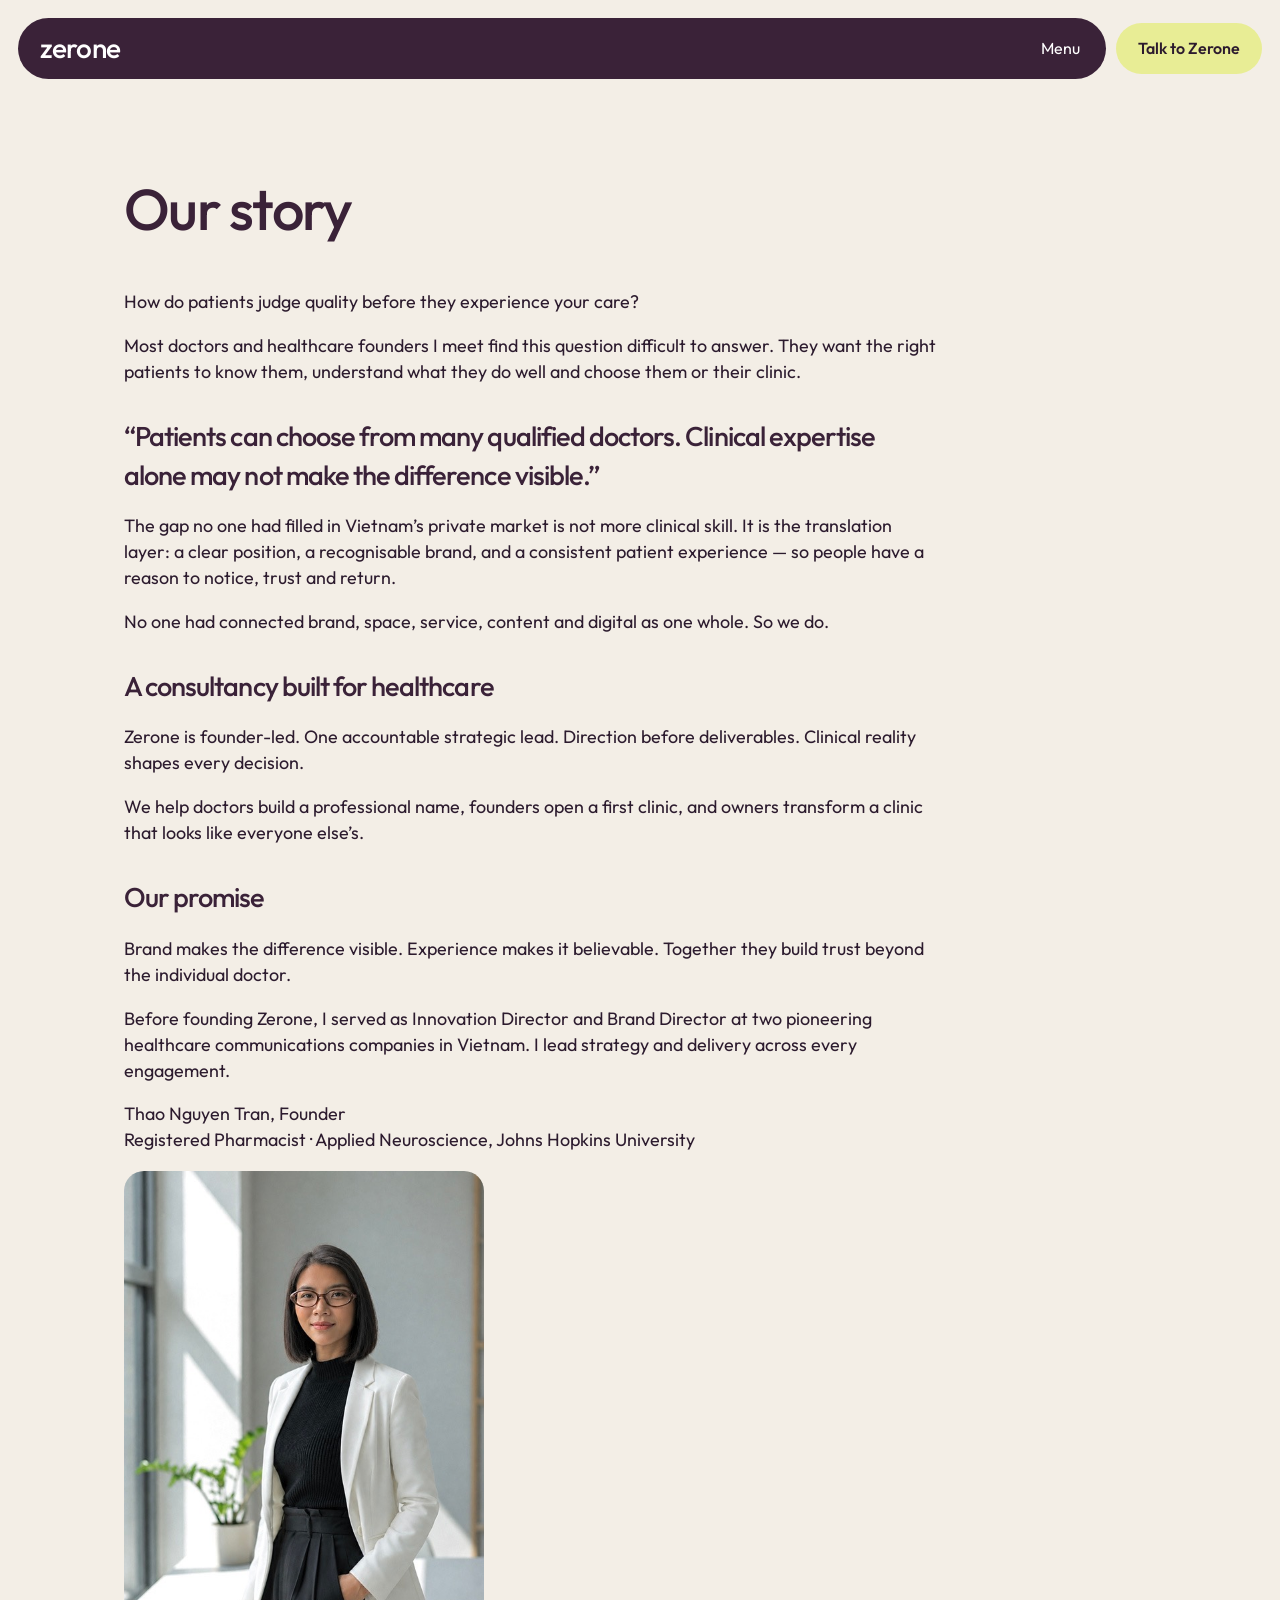
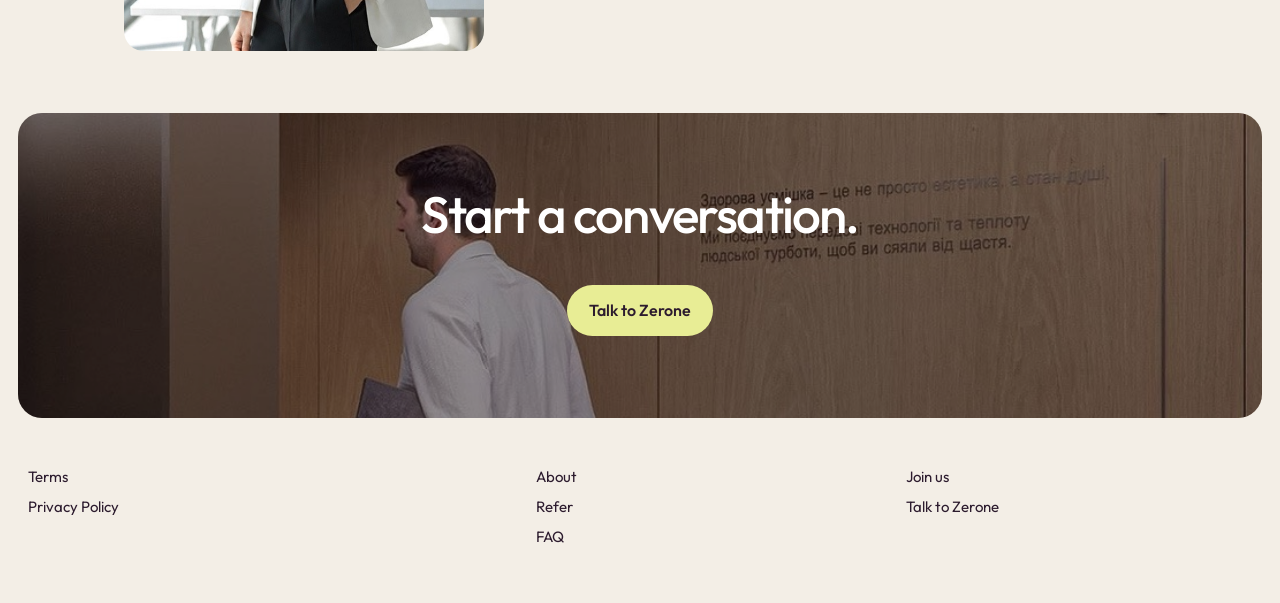
==== commit aaff8d57: "Match the current Hera homepage chrome and flow. Overlay nav with Menu, centered photo hero, cream p" ====
--- a/css/site.css
+++ b/css/site.css
@@ -1,12 +1,11 @@
 :root {
-  --canvas: #e1e7ee;
-  --cream: #fffbf5;
-  --ink: #0e1116;
-  --muted: #3c4450;
-  --card: #0f141c;
-  --burgundy: #6e1220;
-  --burgundy-2: #8b1a2b;
-  --ice: #d4e6f8;
+  --canvas: #f3eee6;
+  --cream: #fbf7f0;
+  --ink: #2c1b2e;
+  --muted: #5a4a58;
+  --plum: #3a2238;
+  --yellow: #e8ed95;
+  --white: #fffdf8;
   --sans: "Outfit", system-ui, sans-serif;
   --ease: cubic-bezier(0.22, 1, 0.36, 1);
 }
@@ -48,70 +47,81 @@
 }
 
 .topbar {
-  display: flex;
-  justify-content: space-between;
-  align-items: center;
-  padding: 22px 28px 8px;
-}
-
-.brand {
+  position: fixed;
+  top: 18px;
+  left: 18px;
+  right: 18px;
+  z-index: 60;
   display: flex;
   align-items: center;
   gap: 10px;
-  font-weight: 700;
-  letter-spacing: 0.12em;
-  font-size: 14px;
-}
-
-.brand img {
-  width: 36px;
-  height: 36px;
+}
+
+.nav-pill {
+  flex: 1;
+  display: flex;
+  align-items: center;
+  justify-content: space-between;
+  background: var(--plum);
+  color: #fff;
+  border-radius: 999px;
+  padding: 10px 8px 10px 22px;
+  min-height: 52px;
+}
+
+.brand {
+  font-weight: 500;
+  font-size: 28px;
+  letter-spacing: -0.03em;
+  color: #fff;
+}
+
+.menu-btn {
+  background: none;
+  border: 0;
+  color: #fff;
+  font-size: 16px;
+  padding: 10px 18px;
+  cursor: pointer;
 }
 
 .btn {
   display: inline-flex;
   align-items: center;
   justify-content: center;
-  background: var(--burgundy);
-  color: var(--cream);
+  background: var(--yellow);
+  color: var(--ink);
   border: 0;
   border-radius: 999px;
-  padding: 12px 22px;
+  padding: 14px 22px;
   font-weight: 560;
   font-size: 16px;
   cursor: pointer;
-  transition: transform 0.2s cubic-bezier(0, 0, 0.2, 1), background-color 0.3s;
+  white-space: nowrap;
 }
 
 .btn:hover {
-  transform: scale(1.03);
-  background: var(--burgundy-2);
-}
-
-.btn-light {
-  background: var(--cream);
-  color: var(--ink);
+  filter: brightness(0.97);
 }
 
 .hero {
-  margin: 8px 16px 24px;
-  min-height: calc(100svh - 90px);
-  border-radius: 28px;
-  overflow: hidden;
   position: relative;
-  background: var(--card) center/cover no-repeat;
-  color: var(--cream);
+  min-height: 100svh;
+  background: #222 center/cover no-repeat;
+  color: #fff;
   display: flex;
   flex-direction: column;
-  justify-content: space-between;
-  padding: 7vh 6vw 6vh;
+  align-items: center;
+  justify-content: center;
+  text-align: center;
+  padding: 120px 24px 140px;
 }
 
 .hero::after {
   content: "";
   position: absolute;
   inset: 0;
-  background: linear-gradient(90deg, rgba(10, 12, 16, 0.72) 0%, rgba(10, 12, 16, 0.2) 58%, rgba(10, 12, 16, 0.45) 100%);
+  background: rgba(20, 12, 18, 0.28);
 }
 
 .hero > * {
@@ -122,90 +132,100 @@
 .hero h1 {
   margin: 0;
   font-weight: 500;
-  font-size: clamp(2.8rem, 7vw, 5.6rem);
-  line-height: 0.98;
+  font-size: clamp(2.4rem, 6.4vw, 5.2rem);
+  line-height: 1.02;
   letter-spacing: -0.04em;
-  max-width: 14ch;
-  animation: rise 1s var(--ease) both;
+  max-width: 16ch;
 }
 
 .hero .lede {
-  margin: 1.2rem 0 1.4rem;
-  max-width: 34ch;
-  font-size: 1.15rem;
-  color: #f3ece4;
-}
-
-.chip {
-  display: inline-flex;
-  background: rgba(255, 251, 245, 0.14);
-  border: 1px solid rgba(255, 251, 245, 0.2);
+  margin: 1.1rem auto 0;
+  max-width: 28ch;
+  font-size: clamp(1.05rem, 2vw, 1.45rem);
+  font-weight: 500;
+}
+
+.proof {
+  position: absolute;
+  left: 24px;
+  right: 24px;
+  bottom: 28px;
+  z-index: 2;
+  display: flex;
+  align-items: center;
+  justify-content: space-between;
+  gap: 16px;
+  background: var(--cream);
+  color: var(--ink);
   border-radius: 999px;
-  padding: 8px 14px;
-  font-size: 14px;
-  margin-bottom: 1.2rem;
-}
-
-.wrap {
-  width: min(1180px, calc(100% - 48px));
-  margin: 0 auto;
-}
-
-.section {
-  padding: 5.5rem 0;
+  padding: 14px 14px 14px 28px;
+  text-align: left;
+}
+
+.proof strong {
+  font-weight: 500;
+  font-size: 1.05rem;
 }
 
 .trust {
   text-align: center;
+  padding: 4.5rem 24px 2rem;
   color: var(--muted);
-  font-size: 14px;
-  letter-spacing: 0.04em;
-  padding: 0.5rem 0 3rem;
+}
+
+.section {
+  padding: 3.5rem 24px 5rem;
+}
+
+.wrap {
+  width: min(1080px, 100%);
+  margin: 0 auto;
+}
+
+h2 {
+  font-weight: 500;
+  font-size: clamp(2rem, 4.5vw, 3.2rem);
+  letter-spacing: -0.035em;
+  margin: 0 0 1rem;
+  text-align: center;
+  color: var(--plum);
 }
 
 .split {
   display: grid;
-  grid-template-columns: 0.9fr 1.1fr;
-  gap: 2.5rem;
+  grid-template-columns: 0.85fr 1.15fr;
+  gap: 2rem;
   align-items: start;
 }
 
-.split h2,
-.story h2,
-.faq-head,
-.cta-band h2,
-.page-hero h1 {
-  font-weight: 500;
-  font-size: clamp(2.1rem, 4.5vw, 3.6rem);
-  letter-spacing: -0.035em;
-  line-height: 1.05;
-  margin: 0 0 1rem;
+.split h2 {
+  text-align: left;
 }
 
 .people {
   display: grid;
   grid-template-columns: repeat(3, 1fr);
-  gap: 14px;
+  gap: 12px;
 }
 
 .person {
-  background: #f4f7fb;
-  border-radius: 22px;
+  background: var(--white);
+  border-radius: 18px;
   overflow: hidden;
 }
 
 .person img {
   width: 100%;
-  height: 280px;
+  height: 240px;
   object-fit: cover;
 }
 
 .person div {
-  padding: 1rem 1rem 1.2rem;
+  padding: 1rem 1rem 1.15rem;
 }
 
 .person h3 {
-  margin: 0 0 0.35rem;
+  margin: 0 0 0.3rem;
   font-size: 1.05rem;
 }
 
@@ -217,43 +237,26 @@
 
 .how {
   display: grid;
-  gap: 18px;
+  gap: 12px;
+  margin-top: 2rem;
 }
 
 .step {
   display: grid;
-  grid-template-columns: 1.1fr 0.9fr;
-  gap: 24px;
-  background: #eef2f6;
-  border-radius: 28px;
-  overflow: hidden;
-  min-height: 280px;
-}
-
-.step:nth-child(even) {
-  grid-template-columns: 0.9fr 1.1fr;
-}
-
-.step:nth-child(even) .step-copy {
-  order: 2;
-}
-
-.step-copy {
-  padding: 2.2rem 2rem;
-}
-
-.step .n {
-  font-size: 13px;
-  letter-spacing: 0.14em;
-  font-weight: 600;
-  color: var(--burgundy);
+  grid-template-columns: 1fr 160px;
+  gap: 20px;
+  align-items: center;
+  background: var(--white);
+  border-radius: 22px;
+  padding: 22px 22px 22px 28px;
+  min-height: 150px;
 }
 
 .step h3 {
-  font-size: clamp(1.6rem, 3vw, 2.3rem);
-  font-weight: 500;
-  letter-spacing: -0.03em;
-  margin: 0.4rem 0 0.7rem;
+  margin: 0 0 0.45rem;
+  font-size: 1.55rem;
+  font-weight: 500;
+  color: var(--plum);
 }
 
 .step p {
@@ -262,26 +265,27 @@
 }
 
 .step img {
-  width: 100%;
-  height: 100%;
+  width: 160px;
+  height: 120px;
   object-fit: cover;
-  min-height: 240px;
+  border-radius: 14px;
 }
 
 .feed {
   display: grid;
   grid-template-columns: 1fr 1fr;
   gap: 12px;
+  margin-top: 1.5rem;
 }
 
 .quote {
-  background: #f7f9fc;
+  background: var(--white);
   border-radius: 18px;
-  padding: 1.1rem 1.2rem;
+  padding: 1.15rem 1.2rem;
 }
 
 .quote p {
-  margin: 0 0 0.6rem;
+  margin: 0 0 0.55rem;
 }
 
 .quote span {
@@ -289,36 +293,48 @@
   font-size: 14px;
 }
 
-.story-grid {
-  display: grid;
-  grid-template-columns: 1.05fr 0.95fr;
-  gap: 2rem;
-  align-items: start;
-}
-
-.story-grid img {
+.story-block {
+  max-width: 720px;
+  margin: 0 auto;
+  text-align: center;
+}
+
+.story-block .lede {
+  color: var(--muted);
+  font-size: 1.15rem;
+}
+
+.chapter {
+  margin: 2.2rem 0 0;
+}
+
+.chapter h3 {
+  font-size: 1.8rem;
+  font-weight: 500;
+  margin: 0 0 0.5rem;
+  color: var(--plum);
+}
+
+.story-photo {
+  width: min(920px, 100%);
+  margin: 2rem auto 0;
+  border-radius: 22px;
+  overflow: hidden;
+}
+
+.story-photo img {
   width: 100%;
+  height: 360px;
+  object-fit: cover;
+}
+
+.big-quote {
+  background: var(--plum);
+  color: #fff;
   border-radius: 24px;
-  height: 420px;
-  object-fit: cover;
-}
-
-.chapter {
-  margin: 0 0 1.6rem;
-}
-
-.chapter h3 {
-  margin: 0 0 0.4rem;
-}
-
-.big-quote {
-  background: var(--card);
-  color: var(--cream);
-  border-radius: 28px;
-  padding: 2.4rem;
-  font-size: clamp(1.3rem, 2.4vw, 1.85rem);
-  font-weight: 500;
-  letter-spacing: -0.02em;
+  padding: 2.2rem;
+  font-size: clamp(1.2rem, 2.2vw, 1.7rem);
+  font-weight: 500;
   line-height: 1.3;
 }
 
@@ -326,12 +342,12 @@
   display: block;
   margin-top: 1rem;
   font-size: 15px;
-  opacity: 0.7;
+  opacity: 0.75;
   font-weight: 400;
 }
 
 .faq-item {
-  border-top: 1px solid rgba(14, 17, 22, 0.12);
+  border-top: 1px solid rgba(44, 27, 46, 0.14);
 }
 
 .faq-item button {
@@ -341,6 +357,7 @@
   border: 0;
   padding: 1.15rem 0;
   font-size: 1.15rem;
+  color: var(--plum);
   cursor: pointer;
   display: flex;
   justify-content: space-between;
@@ -351,7 +368,6 @@
   display: none;
   margin: 0 0 1.1rem;
   color: var(--muted);
-  max-width: 70ch;
 }
 
 .faq-item.open p {
@@ -359,20 +375,24 @@
 }
 
 .cta-band {
-  margin: 16px;
-  border-radius: 28px;
-  background: var(--card) center/cover no-repeat;
-  color: var(--cream);
-  padding: 5rem 7vw;
+  margin: 12px 18px 24px;
+  border-radius: 24px;
+  min-height: 280px;
+  background: #222 center/cover no-repeat;
+  color: #fff;
+  display: grid;
+  place-items: center;
+  text-align: center;
+  padding: 4rem 24px;
   position: relative;
-  overflow: hidden;
 }
 
 .cta-band::after {
   content: "";
   position: absolute;
   inset: 0;
-  background: rgba(12, 14, 18, 0.45);
+  background: rgba(20, 12, 18, 0.35);
+  border-radius: inherit;
 }
 
 .cta-band > * {
@@ -380,8 +400,12 @@
   z-index: 1;
 }
 
+.cta-band h2 {
+  color: #fff;
+}
+
 .footer {
-  padding: 2.5rem 28px 3rem;
+  padding: 1.5rem 28px 3rem;
   display: grid;
   grid-template-columns: 1.4fr 1fr 1fr;
   gap: 1.5rem;
@@ -393,19 +417,16 @@
   margin: 0 0 8px;
 }
 
-.footer .row {
-  display: flex;
-  gap: 14px;
-  flex-wrap: wrap;
-  margin-bottom: 1rem;
-}
-
-.footer .row a {
-  display: inline;
-}
-
 .page-hero {
-  padding: 2rem 0 1rem;
+  padding: 8rem 24px 2rem;
+}
+
+.page-hero h1 {
+  font-size: clamp(2.2rem, 5vw, 3.6rem);
+  font-weight: 500;
+  letter-spacing: -0.03em;
+  text-align: left;
+  color: var(--plum);
 }
 
 .prose {
@@ -414,9 +435,9 @@
 }
 
 .prose h2 {
-  font-size: 1.8rem;
-  font-weight: 500;
-  margin: 2.2rem 0 0.8rem;
+  text-align: left;
+  font-size: 1.7rem;
+  margin: 2rem 0 0.7rem;
 }
 
 .form {
@@ -437,56 +458,51 @@
 
 .notice {
   display: none;
-  color: var(--burgundy);
-}
-
-.reveal {
-  opacity: 0;
-  transform: translateY(28px);
-  transition: opacity 0.9s var(--ease), transform 0.9s var(--ease);
-}
-
-.reveal.in {
-  opacity: 1;
-  transform: none;
-}
-
-@keyframes rise {
-  from {
-    opacity: 0;
-    transform: translateY(24px);
-  }
-  to {
-    opacity: 1;
-    transform: none;
-  }
-}
-
-@media (max-width: 900px) {
+  color: var(--plum);
+}
+
+.overlay {
+  display: none;
+  position: fixed;
+  inset: 0;
+  z-index: 80;
+  background: var(--plum);
+  color: #fff;
+  padding: 22px 28px;
+}
+
+.overlay.open {
+  display: block;
+}
+
+.overlay a {
+  display: block;
+  font-size: clamp(2rem, 5vw, 3.2rem);
+  font-weight: 500;
+  margin: 0.35rem 0;
+}
+
+.overlay-top {
+  display: flex;
+  justify-content: space-between;
+  margin-bottom: 4rem;
+}
+
+@media (max-width: 800px) {
   .split,
   .people,
-  .step,
-  .step:nth-child(even),
   .feed,
-  .story-grid,
-  .footer {
+  .footer,
+  .step {
     grid-template-columns: 1fr;
   }
-  .step:nth-child(even) .step-copy {
-    order: 0;
+  .step img {
+    width: 100%;
+    height: 160px;
   }
-  .hero {
-    min-height: 88svh;
-    padding-top: 8vh;
+  .proof {
+    flex-direction: column;
+    border-radius: 22px;
+    align-items: stretch;
   }
 }
-
-@media (prefers-reduced-motion: reduce) {
-  .reveal,
-  .hero h1 {
-    animation: none;
-    transition: none;
-    opacity: 1;
-    transform: none;
-  }
-}
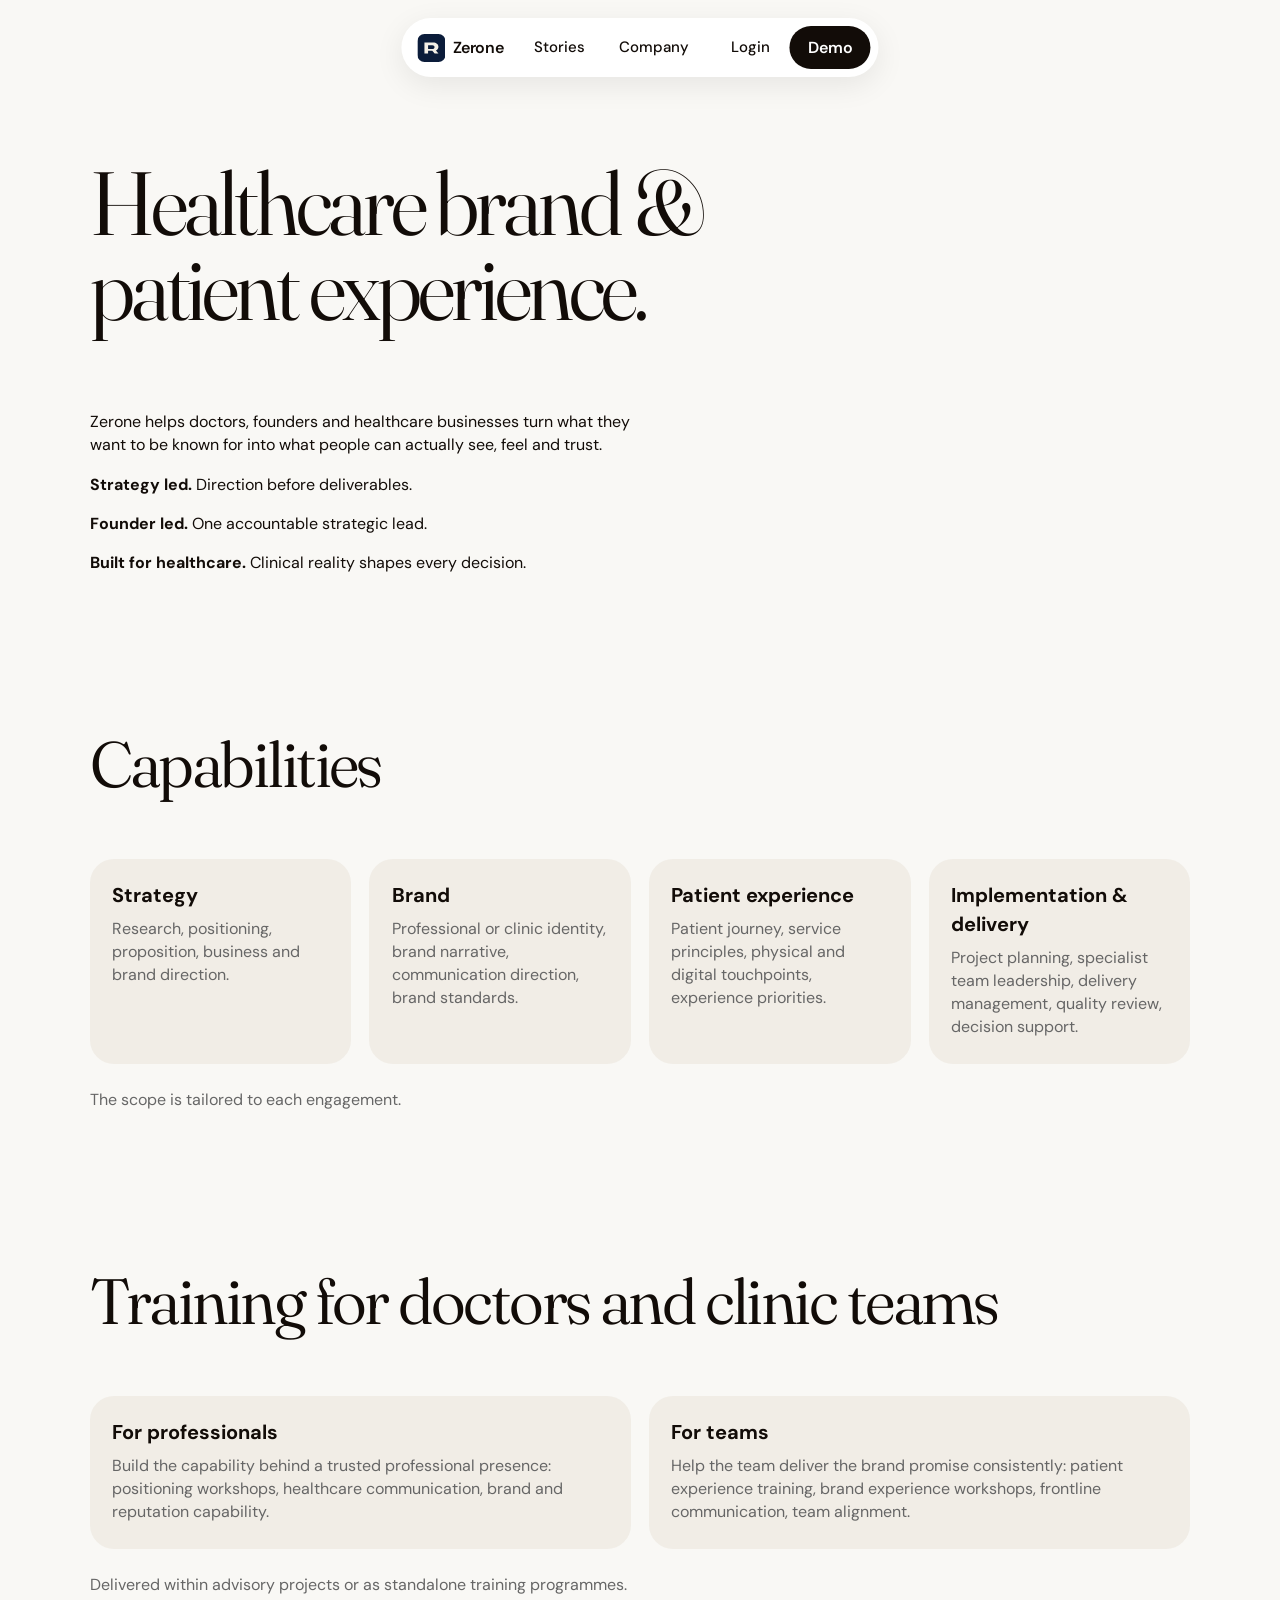
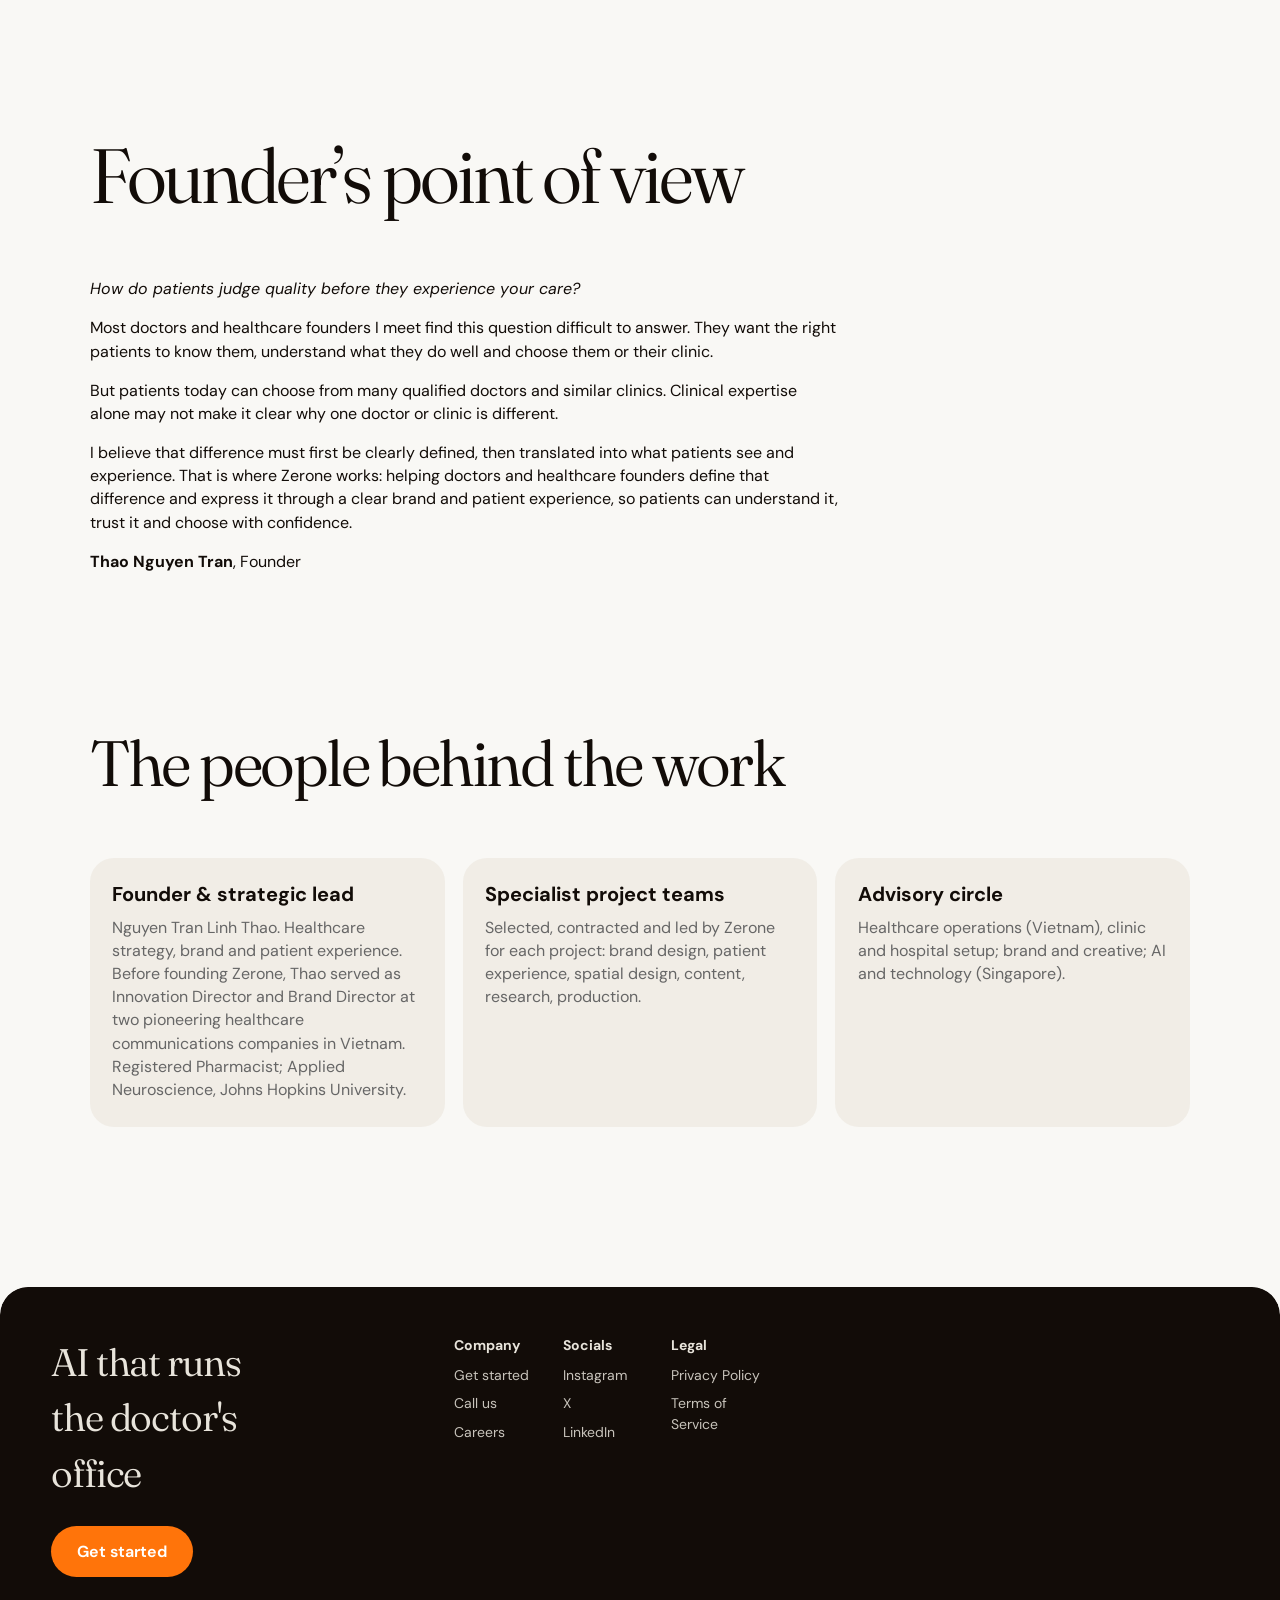
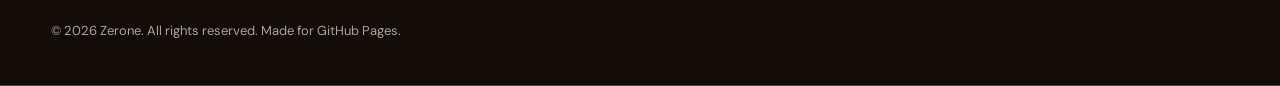
==== commit 92f9a75b: "Rewrite site content for Zerone healthcare brand and patient experience consultancy Co-authored-by: " ====
--- a/about.html
+++ b/about.html
@@ -3,36 +3,84 @@
   <head>
     <meta charset="utf-8" />
     <meta name="viewport" content="width=device-width, initial-scale=1" />
-    <title>Our story — Zerone</title>
+    <title>About — Zerone</title>
     <link rel="icon" href="assets/logo.svg" type="image/svg+xml" />
     <link rel="preconnect" href="https://fonts.googleapis.com" />
     <link rel="preconnect" href="https://fonts.gstatic.com" crossorigin />
-    <link href="https://fonts.googleapis.com/css2?family=Outfit:wght@400;500;600;700&display=swap" rel="stylesheet" />
+    <link
+      href="https://fonts.googleapis.com/css2?family=DM+Sans:opsz,wght@9..40,400;9..40,500;9..40,600&family=Fraunces:opsz,wght@9..144,350;9..144,400&display=swap"
+      rel="stylesheet"
+    />
     <link rel="stylesheet" href="css/site.css" />
   </head>
-  <body>
+  <body data-page="About">
     <div id="chrome-top"></div>
-    <main class="wrap page-hero">
-      <h1>Our story</h1>
-      <div class="prose">
-        <p>How do patients judge quality before they experience your care?</p>
+    <header class="page-hero">
+      <h1>Healthcare brand &amp;<br />patient experience.</h1>
+    </header>
+    <div class="prose">
+      <p>
+        Zerone helps doctors, founders and healthcare businesses turn what they
+        want to be known for into what people can actually see, feel and trust.
+      </p>
+      <p><b>Strategy led.</b> Direction before deliverables.</p>
+      <p><b>Founder led.</b> One accountable strategic lead.</p>
+      <p><b>Built for healthcare.</b> Clinical reality shapes every decision.</p>
+    </div>
+
+    <section class="section works" style="padding-top: 2rem">
+      <h2>Capabilities</h2>
+      <div class="work-grid" style="grid-template-columns: repeat(4, 1fr)">
+        <article class="work-card"><h3>Strategy</h3><p>Research, positioning, proposition, business and brand direction.</p></article>
+        <article class="work-card"><h3>Brand</h3><p>Professional or clinic identity, brand narrative, communication direction, brand standards.</p></article>
+        <article class="work-card"><h3>Patient experience</h3><p>Patient journey, service principles, physical and digital touchpoints, experience priorities.</p></article>
+        <article class="work-card"><h3>Implementation &amp; delivery</h3><p>Project planning, specialist team leadership, delivery management, quality review, decision support.</p></article>
+      </div>
+      <p style="margin-top: 1.5rem; color: var(--muted)">The scope is tailored to each engagement.</p>
+    </section>
+
+    <section class="section works" style="padding-top: 0">
+      <h2>Training for doctors and clinic teams</h2>
+      <div class="work-grid" style="grid-template-columns: repeat(2, 1fr)">
+        <article class="work-card">
+          <h3>For professionals</h3>
+          <p>Build the capability behind a trusted professional presence: positioning workshops, healthcare communication, brand and reputation capability.</p>
+        </article>
+        <article class="work-card">
+          <h3>For teams</h3>
+          <p>Help the team deliver the brand promise consistently: patient experience training, brand experience workshops, frontline communication, team alignment.</p>
+        </article>
+      </div>
+      <p style="margin-top: 1.5rem; color: var(--muted)">Delivered within advisory projects or as standalone training programmes.</p>
+    </section>
+
+    <section class="section" style="padding-top: 0">
+      <h2 class="display">Founder’s point of view</h2>
+      <div class="prose" style="padding: 0">
+        <p><i>How do patients judge quality before they experience your care?</i></p>
         <p>Most doctors and healthcare founders I meet find this question difficult to answer. They want the right patients to know them, understand what they do well and choose them or their clinic.</p>
-        <h2>“Patients can choose from many qualified doctors. Clinical expertise alone may not make the difference visible.”</h2>
-        <p>The gap no one had filled in Vietnam’s private market is not more clinical skill. It is the translation layer: a clear position, a recognisable brand, and a consistent patient experience — so people have a reason to notice, trust and return.</p>
-        <p>No one had connected brand, space, service, content and digital as one whole. So we do.</p>
-        <h2>A consultancy built for healthcare</h2>
-        <p>Zerone is founder-led. One accountable strategic lead. Direction before deliverables. Clinical reality shapes every decision.</p>
-        <p>We help doctors build a professional name, founders open a first clinic, and owners transform a clinic that looks like everyone else’s.</p>
-        <h2>Our promise</h2>
-        <p>Brand makes the difference visible. Experience makes it believable. Together they build trust beyond the individual doctor.</p>
-        <p>Before founding Zerone, I served as Innovation Director and Brand Director at two pioneering healthcare communications companies in Vietnam. I lead strategy and delivery across every engagement.</p>
-        <p>Thao Nguyen Tran, Founder<br />Registered Pharmacist · Applied Neuroscience, Johns Hopkins University</p>
-        <p><img src="assets/photos/founder.jpg" alt="Thao Nguyen Tran" style="max-width:360px;border-radius:20px;margin-top:1rem" /></p>
+        <p>But patients today can choose from many qualified doctors and similar clinics. Clinical expertise alone may not make it clear why one doctor or clinic is different.</p>
+        <p>I believe that difference must first be clearly defined, then translated into what patients see and experience. That is where Zerone works: helping doctors and healthcare founders define that difference and express it through a clear brand and patient experience, so patients can understand it, trust it and choose with confidence.</p>
+        <p><b>Thao Nguyen Tran</b>, Founder</p>
       </div>
-    </main>
-    <section class="cta-band" style="background-image: url('assets/photos/clinic.jpg')">
-      <h2>Start a conversation.</h2>
-      <p><a class="btn btn-light" href="contact.html">Talk to Zerone</a></p>
+    </section>
+
+    <section class="section works" style="padding-top: 0">
+      <h2>The people behind the work</h2>
+      <div class="work-grid">
+        <article class="work-card">
+          <h3>Founder &amp; strategic lead</h3>
+          <p>Nguyen Tran Linh Thao. Healthcare strategy, brand and patient experience. Before founding Zerone, Thao served as Innovation Director and Brand Director at two pioneering healthcare communications companies in Vietnam. Registered Pharmacist; Applied Neuroscience, Johns Hopkins University.</p>
+        </article>
+        <article class="work-card">
+          <h3>Specialist project teams</h3>
+          <p>Selected, contracted and led by Zerone for each project: brand design, patient experience, spatial design, content, research, production.</p>
+        </article>
+        <article class="work-card">
+          <h3>Advisory circle</h3>
+          <p>Healthcare operations (Vietnam), clinic and hospital setup; brand and creative; AI and technology (Singapore).</p>
+        </article>
+      </div>
     </section>
     <div id="chrome-bottom"></div>
     <script src="js/site.js"></script>
--- a/css/site.css
+++ b/css/site.css
@@ -1,13 +1,20 @@
 :root {
-  --canvas: #f3eee6;
-  --cream: #fbf7f0;
-  --ink: #2c1b2e;
-  --muted: #5a4a58;
-  --plum: #3a2238;
-  --yellow: #e8ed95;
-  --white: #fffdf8;
-  --sans: "Outfit", system-ui, sans-serif;
-  --ease: cubic-bezier(0.22, 1, 0.36, 1);
+  --cream: #f9f8f5;
+  --nav: #ffffff;
+  --ink: #120c08;
+  --navy: #120c08;
+  --navy-2: #1e1610;
+  --forest: #120c08;
+  --lime: #ff740a;
+  --pink: #e3ddcf;
+  --sage: #666666;
+  --muted: #666666;
+  --card: rgba(227, 221, 207, 0.4);
+  --ease-out: cubic-bezier(0.22, 1, 0.36, 1);
+  --ease-ui: cubic-bezier(0.4, 0, 0.2, 1);
+  --serif: "Fraunces", "Times New Roman", serif;
+  --sans: "DM Sans", system-ui, sans-serif;
+  --mono: "DM Mono", ui-monospace, monospace;
 }
 
 *,
@@ -22,10 +29,10 @@
 
 body {
   margin: 0;
-  background: var(--canvas);
+  background: var(--cream);
   color: var(--ink);
   font-family: var(--sans);
-  font-size: 18px;
+  font-size: 16px;
   line-height: 1.45;
 }
 
@@ -40,314 +47,486 @@
 }
 
 button,
-input,
-textarea,
-select {
+input {
   font-family: inherit;
 }
 
-.topbar {
+.site-nav {
   position: fixed;
   top: 18px;
-  left: 18px;
-  right: 18px;
-  z-index: 60;
+  left: 50%;
+  transform: translateX(-50%);
+  z-index: 50;
   display: flex;
   align-items: center;
-  gap: 10px;
-}
-
-.nav-pill {
-  flex: 1;
+  gap: 6px;
+  padding: 8px 8px 8px 16px;
+  background: var(--nav);
+  border-radius: 999px;
+  box-shadow: 0 8px 30px rgba(18, 12, 8, 0.08);
+}
+
+.brand {
   display: flex;
   align-items: center;
-  justify-content: space-between;
-  background: var(--plum);
-  color: #fff;
+  gap: 8px;
+  font-weight: 600;
+  letter-spacing: -0.03em;
+  margin-right: 10px;
+}
+
+.brand img {
+  width: 28px;
+  height: 28px;
+}
+
+.site-nav a.nav-link {
+  padding: 10px 14px;
   border-radius: 999px;
-  padding: 10px 8px 10px 22px;
-  min-height: 52px;
-}
-
-.brand {
+  font-size: 15px;
   font-weight: 500;
-  font-size: 28px;
-  letter-spacing: -0.03em;
-  color: #fff;
-}
-
-.menu-btn {
-  background: none;
-  border: 0;
-  color: #fff;
-  font-size: 16px;
-  padding: 10px 18px;
-  cursor: pointer;
-}
-
-.btn {
-  display: inline-flex;
-  align-items: center;
-  justify-content: center;
-  background: var(--yellow);
-  color: var(--ink);
-  border: 0;
-  border-radius: 999px;
-  padding: 14px 22px;
-  font-weight: 560;
-  font-size: 16px;
-  cursor: pointer;
-  white-space: nowrap;
-}
-
-.btn:hover {
-  filter: brightness(0.97);
+}
+
+.site-nav a.nav-link.is-active,
+.site-nav a.nav-link:hover {
+  background: rgba(0, 0, 0, 0.05);
+}
+
+.nav-login {
+  margin-left: 8px;
+}
+
+.nav-demo {
+  background: var(--navy) !important;
+  color: #fff !important;
+  padding: 10px 18px !important;
+  border-radius: 999px !important;
+  font-weight: 600 !important;
 }
 
 .hero {
   position: relative;
   min-height: 100svh;
-  background: #222 center/cover no-repeat;
+  overflow: hidden;
   color: #fff;
-  display: flex;
-  flex-direction: column;
-  align-items: center;
-  justify-content: center;
-  text-align: center;
-  padding: 120px 24px 140px;
-}
-
-.hero::after {
+}
+
+.hero-media {
+  position: absolute;
+  inset: 0;
+  background:
+    linear-gradient(180deg, rgba(8, 16, 32, 0.28), rgba(8, 16, 32, 0.45)),
+    url("../assets/photos/clinic.jpg") center/cover no-repeat;
+}
+
+.hero-media::after {
   content: "";
   position: absolute;
   inset: 0;
-  background: rgba(20, 12, 18, 0.28);
-}
-
-.hero > * {
+  background: radial-gradient(circle at 70% 40%, transparent 0%, rgba(6, 14, 30, 0.35) 70%);
+}
+
+.hero-copy {
   position: relative;
-  z-index: 1;
+  z-index: 2;
+  padding: 22vh 7vw 0;
+  max-width: 92vw;
 }
 
 .hero h1 {
   margin: 0;
+  font-family: var(--serif);
+  font-weight: 350;
+  font-size: clamp(3.4rem, 7.4vw, 6.6rem);
+  line-height: 0.92;
+  letter-spacing: -0.04em;
+}
+
+.hero-kicker {
+  position: absolute;
+  right: 7vw;
+  bottom: 22%;
+  z-index: 2;
+  font-size: 18px;
   font-weight: 500;
-  font-size: clamp(2.4rem, 6.4vw, 5.2rem);
-  line-height: 1.02;
-  letter-spacing: -0.04em;
-  max-width: 16ch;
-}
-
-.hero .lede {
-  margin: 1.1rem auto 0;
-  max-width: 28ch;
-  font-size: clamp(1.05rem, 2vw, 1.45rem);
-  font-weight: 500;
-}
-
-.proof {
+}
+
+.activity-stack {
   position: absolute;
-  left: 24px;
-  right: 24px;
-  bottom: 28px;
-  z-index: 2;
+  left: 6vw;
+  bottom: 18%;
+  z-index: 3;
+  width: min(420px, 88vw);
+}
+
+.activity-card {
+  background: rgba(249, 248, 245, 0.96);
+  color: var(--ink);
+  border-radius: 18px;
+  padding: 16px 18px;
   display: flex;
   align-items: center;
   justify-content: space-between;
-  gap: 16px;
+  box-shadow: 0 18px 40px rgba(0, 0, 0, 0.18);
+  animation: rise 7.5s infinite;
+  opacity: 0;
+}
+
+.activity-card + .activity-card {
+  margin-top: -8px;
+}
+
+.activity-card:nth-child(1) { animation-delay: 0s; }
+.activity-card:nth-child(2) { animation-delay: 2.5s; }
+.activity-card:nth-child(3) { animation-delay: 5s; }
+
+.activity-card strong {
+  font-size: 18px;
+  font-weight: 560;
+}
+
+.check {
+  width: 28px;
+  height: 28px;
+  border-radius: 50%;
+  background: #ff740a;
+  color: #fff;
+  display: grid;
+  place-items: center;
+  font-size: 14px;
+}
+
+@keyframes rise {
+  0% { opacity: 0; transform: translateY(28px) scale(0.98); }
+  12%, 55% { opacity: 1; transform: translateY(0) scale(1); }
+  70%, 100% { opacity: 0; transform: translateY(-18px) scale(0.99); }
+}
+
+.ticker {
+  position: relative;
+  z-index: 4;
+  display: flex;
+  align-items: stretch;
+  min-height: 72px;
+  background: var(--forest);
+  color: #e8efe9;
+  overflow: hidden;
+}
+
+.ticker-label {
+  flex: 0 0 auto;
+  background: var(--lime);
+  color: #fff;
+  display: grid;
+  place-items: center;
+  padding: 0 28px;
+  font-weight: 600;
+  font-size: 18px;
+}
+
+.ticker-track {
+  display: flex;
+  align-items: center;
+  gap: 48px;
+  padding-left: 32px;
+  animation: marquee 28s linear infinite;
+  white-space: nowrap;
+  font-size: 18px;
+}
+
+.ticker-track span::before {
+  content: "•";
+  margin-right: 48px;
+  opacity: 0.6;
+}
+
+@keyframes marquee {
+  from { transform: translateX(0); }
+  to { transform: translateX(-50%); }
+}
+
+.signup-bar {
+  display: flex;
+  justify-content: center;
+  padding: 22px 16px 80px;
   background: var(--cream);
-  color: var(--ink);
+}
+
+.signup {
+  display: flex;
+  width: min(560px, 92vw);
+  background: #fff;
+  border: 1px solid #dedad3;
   border-radius: 999px;
-  padding: 14px 14px 14px 28px;
-  text-align: left;
-}
-
-.proof strong {
-  font-weight: 500;
-  font-size: 1.05rem;
-}
-
-.trust {
+  overflow: hidden;
+}
+
+.signup input {
+  flex: 1;
+  border: 0;
+  padding: 16px 22px;
+  font-size: 16px;
+  outline: none;
+  background: transparent;
+}
+
+.signup button {
+  color: #fff;
+  margin: 6px;
+  border: 0;
+  border-radius: 999px;
+  background: var(--lime);
+  padding: 12px 22px;
+  font-weight: 650;
+  cursor: pointer;
+}
+
+.section {
+  padding: 8rem 7vw;
+}
+
+.display {
+  font-family: var(--serif);
+  font-weight: 350;
+  letter-spacing: -0.04em;
+  line-height: 0.95;
+  font-size: clamp(2.8rem, 6vw, 5.6rem);
+  margin: 0 0 4rem;
+}
+
+.features {
+  display: grid;
+  gap: 7rem;
+}
+
+.feature {
+  display: grid;
+  grid-template-columns: 1fr 1.15fr;
+  gap: 4rem;
+  align-items: center;
+}
+
+.feature:nth-child(even) {
+  grid-template-columns: 1.15fr 1fr;
+}
+
+.feature:nth-child(even) .feature-copy {
+  order: 2;
+}
+
+.feature h3 {
+  font-family: var(--serif);
+  font-size: clamp(2rem, 3vw, 2.8rem);
+  font-weight: 350;
+  margin: 0 0 1rem;
+  letter-spacing: -0.03em;
+}
+
+.feature p {
+  margin: 0;
+  color: #3f3f3a;
+  max-width: 36ch;
+  font-size: 1.15rem;
+}
+
+.feature-visual {
+  border-radius: 28px;
+  overflow: hidden;
+  min-height: 420px;
+  background: #d9d3c8 center/cover no-repeat;
+}
+
+.collage {
+  padding: 4rem 7vw 8rem;
+}
+
+.collage-grid {
+  display: grid;
+  grid-template-columns: 1fr 1.4fr 1fr;
+  gap: 18px;
+  align-items: center;
+}
+
+.stat-block {
   text-align: center;
-  padding: 4.5rem 24px 2rem;
+}
+
+.stat-block strong {
+  display: block;
+  font-family: var(--serif);
+  font-size: clamp(6rem, 14vw, 11rem);
+  font-weight: 350;
+  line-height: 0.8;
+  letter-spacing: -0.06em;
+}
+
+.stat-block p {
+  margin: 1.4rem auto 0;
+  max-width: 18ch;
+  font-size: 1.4rem;
+}
+
+.tile {
+  border-radius: 22px;
+  overflow: hidden;
+  min-height: 210px;
+  background: #ddd center/cover;
+}
+
+.ui-card {
+  background: #fff;
+  border-radius: 18px;
+  padding: 16px;
+  box-shadow: 0 10px 30px rgba(0, 0, 0, 0.08);
+  font-size: 13px;
+}
+
+.ui-card .row {
+  display: flex;
+  justify-content: space-between;
+  margin-bottom: 8px;
+}
+
+.pill {
+  display: inline-flex;
+  border-radius: 999px;
+  padding: 4px 10px;
+  font-size: 12px;
+  font-weight: 600;
+}
+
+.pill.green { background: #e3ddcf; color: #120c08; }
+.pill.pink { background: #ff740a; color: #fff; }
+.pill.navy { background: var(--navy); color: #fff; }
+
+.testimonials {
+  min-height: 100svh;
+  position: relative;
+  overflow: hidden;
+  color: #fff;
+}
+
+.testimonial {
+  display: none;
+  min-height: 100svh;
+  background: #123 center/cover no-repeat;
+  position: relative;
+}
+
+.testimonial.is-on {
+  display: block;
+}
+
+.testimonial::after {
+  content: "";
+  position: absolute;
+  inset: 0;
+  background: linear-gradient(90deg, rgba(8, 20, 40, 0.55), rgba(8, 20, 40, 0.1) 55%);
+}
+
+.testimonial-inner {
+  position: relative;
+  z-index: 2;
+  padding: 18vh 8vw 10vh;
+  max-width: 720px;
+}
+
+.eyebrow {
+  font-family: var(--serif);
+  font-size: clamp(2.2rem, 4vw, 3.4rem);
+  font-weight: 350;
+  margin-bottom: 3rem;
+}
+
+.quote {
+  font-size: clamp(1.5rem, 2.4vw, 2.1rem);
+  line-height: 1.35;
+  margin: 0 0 1.5rem;
+}
+
+.who {
+  opacity: 0.9;
+}
+
+.testimonial-nav {
+  position: absolute;
+  right: 4vw;
+  bottom: 6vh;
+  z-index: 3;
+  display: flex;
+  gap: 10px;
+}
+
+.testimonial-nav a,
+.testimonial-nav button {
+  background: rgba(255, 255, 255, 0.16);
+  border: 0;
+  color: #fff;
+  border-radius: 999px;
+  padding: 12px 18px;
+  cursor: pointer;
+  backdrop-filter: blur(8px);
+}
+
+.works h2,
+.faq h2 {
+  font-family: var(--serif);
+  font-weight: 350;
+  font-size: clamp(2.6rem, 5vw, 4.4rem);
+  letter-spacing: -0.04em;
+  margin: 0 0 3rem;
+}
+
+.work-grid {
+  display: grid;
+  grid-template-columns: repeat(3, 1fr);
+  gap: 18px;
+}
+
+.work-card {
+  background: var(--card);
+  border-radius: 24px;
+  overflow: hidden;
+}
+
+.work-art {
+  height: 280px;
+  background: #e7e1d6;
+  display: grid;
+  place-items: center;
+  padding: 24px;
+}
+
+.work-card h3 {
+  margin: 0;
+  padding: 1.4rem 1.4rem 0.4rem;
+  font-size: 1.25rem;
+}
+
+.work-card p {
+  margin: 0;
+  padding: 0 1.4rem 1.6rem;
   color: var(--muted);
 }
 
-.section {
-  padding: 3.5rem 24px 5rem;
-}
-
-.wrap {
-  width: min(1080px, 100%);
-  margin: 0 auto;
-}
-
-h2 {
-  font-weight: 500;
-  font-size: clamp(2rem, 4.5vw, 3.2rem);
-  letter-spacing: -0.035em;
-  margin: 0 0 1rem;
-  text-align: center;
-  color: var(--plum);
-}
-
-.split {
-  display: grid;
-  grid-template-columns: 0.85fr 1.15fr;
-  gap: 2rem;
-  align-items: start;
-}
-
-.split h2 {
-  text-align: left;
-}
-
-.people {
-  display: grid;
-  grid-template-columns: repeat(3, 1fr);
-  gap: 12px;
-}
-
-.person {
-  background: var(--white);
-  border-radius: 18px;
-  overflow: hidden;
-}
-
-.person img {
+.mock {
   width: 100%;
-  height: 240px;
-  object-fit: cover;
-}
-
-.person div {
-  padding: 1rem 1rem 1.15rem;
-}
-
-.person h3 {
-  margin: 0 0 0.3rem;
-  font-size: 1.05rem;
-}
-
-.person p {
-  margin: 0;
-  color: var(--muted);
-  font-size: 0.95rem;
-}
-
-.how {
-  display: grid;
-  gap: 12px;
-  margin-top: 2rem;
-}
-
-.step {
-  display: grid;
-  grid-template-columns: 1fr 160px;
-  gap: 20px;
-  align-items: center;
-  background: var(--white);
-  border-radius: 22px;
-  padding: 22px 22px 22px 28px;
-  min-height: 150px;
-}
-
-.step h3 {
-  margin: 0 0 0.45rem;
-  font-size: 1.55rem;
-  font-weight: 500;
-  color: var(--plum);
-}
-
-.step p {
-  margin: 0;
-  color: var(--muted);
-}
-
-.step img {
-  width: 160px;
-  height: 120px;
-  object-fit: cover;
-  border-radius: 14px;
-}
-
-.feed {
-  display: grid;
-  grid-template-columns: 1fr 1fr;
-  gap: 12px;
-  margin-top: 1.5rem;
-}
-
-.quote {
-  background: var(--white);
-  border-radius: 18px;
-  padding: 1.15rem 1.2rem;
-}
-
-.quote p {
-  margin: 0 0 0.55rem;
-}
-
-.quote span {
-  color: var(--muted);
-  font-size: 14px;
-}
-
-.story-block {
-  max-width: 720px;
-  margin: 0 auto;
-  text-align: center;
-}
-
-.story-block .lede {
-  color: var(--muted);
-  font-size: 1.15rem;
-}
-
-.chapter {
-  margin: 2.2rem 0 0;
-}
-
-.chapter h3 {
-  font-size: 1.8rem;
-  font-weight: 500;
-  margin: 0 0 0.5rem;
-  color: var(--plum);
-}
-
-.story-photo {
-  width: min(920px, 100%);
-  margin: 2rem auto 0;
-  border-radius: 22px;
-  overflow: hidden;
-}
-
-.story-photo img {
-  width: 100%;
-  height: 360px;
-  object-fit: cover;
-}
-
-.big-quote {
-  background: var(--plum);
-  color: #fff;
-  border-radius: 24px;
-  padding: 2.2rem;
-  font-size: clamp(1.2rem, 2.2vw, 1.7rem);
-  font-weight: 500;
-  line-height: 1.3;
-}
-
-.big-quote span {
-  display: block;
-  margin-top: 1rem;
-  font-size: 15px;
-  opacity: 0.75;
-  font-weight: 400;
+  max-width: 280px;
+  background: #fff;
+  border-radius: 16px;
+  padding: 14px;
+  box-shadow: 0 10px 24px rgba(0, 0, 0, 0.08);
+  font-size: 12px;
+}
+
+.faq {
+  display: grid;
+  grid-template-columns: 0.7fr 1.3fr;
+  gap: 4rem;
 }
 
 .faq-item {
-  border-top: 1px solid rgba(44, 27, 46, 0.14);
+  border-top: 1px solid #e4dfd6;
 }
 
 .faq-item button {
@@ -355,19 +534,18 @@
   text-align: left;
   background: none;
   border: 0;
-  padding: 1.15rem 0;
+  padding: 1.2rem 0;
   font-size: 1.15rem;
-  color: var(--plum);
   cursor: pointer;
   display: flex;
   justify-content: space-between;
-  gap: 1rem;
 }
 
 .faq-item p {
+  margin: 0;
+  padding: 0 0 1.2rem;
+  color: var(--muted);
   display: none;
-  margin: 0 0 1.1rem;
-  color: var(--muted);
 }
 
 .faq-item.open p {
@@ -375,134 +553,209 @@
 }
 
 .cta-band {
-  margin: 12px 18px 24px;
+  padding: 6rem 7vw 4rem;
+  text-align: center;
+}
+
+.cta-band h2 {
+  font-family: var(--serif);
+  font-weight: 350;
+  font-size: clamp(3rem, 7vw, 6.2rem);
+  letter-spacing: -0.045em;
+  line-height: 0.95;
+  margin: 0 0 2rem;
+}
+
+.btn-lime {
+  color: #fff !important;
+  display: inline-flex;
+  background: var(--lime);
+  color: var(--ink);
+  border-radius: 999px;
+  padding: 14px 26px;
+  font-weight: 650;
+}
+
+.footer {
+  background: var(--ink);
+  color: #e8e4db;
+  display: grid;
+  grid-template-columns: 1.2fr 1fr 1.4fr;
+  gap: 2rem;
+  padding: 3rem 4vw 2rem;
+  border-radius: 28px 28px 0 0;
+  margin-top: 2rem;
+}
+
+.footer h3 {
+  font-family: var(--serif);
+  font-weight: 350;
+  font-size: clamp(2rem, 3vw, 3rem);
+  letter-spacing: -0.03em;
+  margin: 0 0 1.5rem;
+  max-width: 10ch;
+}
+
+.footer-cols {
+  display: grid;
+  grid-template-columns: 1fr 1fr 1fr;
+  gap: 1rem;
+  font-size: 14px;
+}
+
+.footer-cols b {
+  display: block;
+  margin-bottom: 10px;
+}
+
+.footer-cols a {
+  display: block;
+  opacity: 0.85;
+  margin-bottom: 8px;
+}
+
+.footer-photo {
+  border-radius: 18px;
+  overflow: hidden;
+  min-height: 220px;
+  background: url("../assets/photos/flowers.jpg") center/cover;
+}
+
+.legal {
+  grid-column: 1 / -1;
+  opacity: 0.7;
+  font-size: 13px;
+}
+
+.page-hero {
+  padding: 10rem 7vw 4rem;
+}
+
+.page-hero h1 {
+  font-family: var(--serif);
+  font-weight: 350;
+  font-size: clamp(3rem, 7vw, 5.8rem);
+  letter-spacing: -0.045em;
+  line-height: 0.95;
+  margin: 0;
+}
+
+.story-grid {
+  display: grid;
+  grid-template-columns: 1fr 1fr;
+  gap: 18px;
+  padding: 0 7vw 6rem;
+}
+
+.story-card {
+  min-height: 420px;
   border-radius: 24px;
-  min-height: 280px;
-  background: #222 center/cover no-repeat;
+  overflow: hidden;
+  position: relative;
   color: #fff;
-  display: grid;
-  place-items: center;
-  text-align: center;
-  padding: 4rem 24px;
-  position: relative;
-}
-
-.cta-band::after {
-  content: "";
-  position: absolute;
-  inset: 0;
-  background: rgba(20, 12, 18, 0.35);
-  border-radius: inherit;
-}
-
-.cta-band > * {
-  position: relative;
-  z-index: 1;
-}
-
-.cta-band h2 {
-  color: #fff;
-}
-
-.footer {
-  padding: 1.5rem 28px 3rem;
-  display: grid;
-  grid-template-columns: 1.4fr 1fr 1fr;
-  gap: 1.5rem;
-  font-size: 15px;
-}
-
-.footer a {
-  display: block;
-  margin: 0 0 8px;
-}
-
-.page-hero {
-  padding: 8rem 24px 2rem;
-}
-
-.page-hero h1 {
-  font-size: clamp(2.2rem, 5vw, 3.6rem);
-  font-weight: 500;
-  letter-spacing: -0.03em;
-  text-align: left;
-  color: var(--plum);
+  display: flex;
+  align-items: flex-end;
+  padding: 2rem;
+  background: #123 center/cover;
+}
+
+.story-card h2 {
+  font-family: var(--serif);
+  font-weight: 350;
+  font-size: 2.6rem;
+  margin: 0;
+}
+
+.jobs {
+  display: grid;
+  gap: 0;
+  padding: 0 7vw 5rem;
+}
+
+.job {
+  display: flex;
+  justify-content: space-between;
+  align-items: center;
+  border-top: 1px solid #e4dfd6;
+  padding: 1.4rem 0;
+  font-size: 1.3rem;
+}
+
+.investors {
+  padding: 2rem 7vw 6rem;
+  display: grid;
+  grid-template-columns: repeat(4, 1fr);
+  gap: 18px;
+  color: var(--muted);
+  font-family: var(--serif);
+  font-size: 1.6rem;
 }
 
 .prose {
   max-width: 68ch;
-  font-size: 1.12rem;
-}
-
-.prose h2 {
-  text-align: left;
-  font-size: 1.7rem;
-  margin: 2rem 0 0.7rem;
-}
-
-.form {
-  display: grid;
-  gap: 10px;
-  max-width: 460px;
-}
-
-.form input,
-.form textarea,
-.form select {
-  border: 0;
-  border-radius: 14px;
-  padding: 14px 16px;
-  font-size: 16px;
-  background: #fff;
+  padding: 0 7vw 6rem;
+}
+
+.form-page {
+  min-height: 70vh;
+  display: grid;
+  place-items: center;
+  padding: 8rem 1rem;
 }
 
 .notice {
   display: none;
-  color: var(--plum);
-}
-
-.overlay {
-  display: none;
-  position: fixed;
-  inset: 0;
-  z-index: 80;
-  background: var(--plum);
-  color: #fff;
-  padding: 22px 28px;
-}
-
-.overlay.open {
-  display: block;
-}
-
-.overlay a {
-  display: block;
-  font-size: clamp(2rem, 5vw, 3.2rem);
-  font-weight: 500;
-  margin: 0.35rem 0;
-}
-
-.overlay-top {
-  display: flex;
-  justify-content: space-between;
-  margin-bottom: 4rem;
-}
-
-@media (max-width: 800px) {
-  .split,
-  .people,
-  .feed,
+  text-align: center;
+  padding: 8px;
+  color: #146b3a;
+}
+
+@media (max-width: 900px) {
+  .feature,
+  .feature:nth-child(even),
+  .faq,
+  .work-grid,
+  .collage-grid,
   .footer,
-  .step {
+  .story-grid,
+  .investors {
     grid-template-columns: 1fr;
   }
-  .step img {
-    width: 100%;
-    height: 160px;
+  .feature:nth-child(even) .feature-copy {
+    order: 0;
   }
-  .proof {
-    flex-direction: column;
-    border-radius: 22px;
-    align-items: stretch;
+  .hero-kicker {
+    left: 7vw;
+    right: auto;
+    bottom: 28%;
   }
-}
+  .site-nav .nav-link:not(.nav-demo) {
+    display: none;
+  }
+}
+
+/* Motion: Lassie-style easing, hover and scroll reveal */
+.site-nav a.nav-link { transition: background-color 0.3s cubic-bezier(0, 0, 0.2, 1), color 0.15s var(--ease-ui); }
+.nav-demo { transition: background-color 0.3s cubic-bezier(0, 0, 0.2, 1), transform 0.2s cubic-bezier(0, 0, 0.2, 1); }
+.nav-demo:hover { background: var(--lime) !important; }
+.btn-lime, .signup button { transition: transform 0.2s cubic-bezier(0, 0, 0.2, 1), background-color 0.3s cubic-bezier(0, 0, 0.2, 1); }
+.btn-lime:hover, .signup button:hover { transform: scale(1.04); background: #e66500; }
+.signup { transition: border-color 0.2s var(--ease-ui); }
+.signup:focus-within { border-color: var(--ink); }
+.feature-visual, .tile, .work-card, .story-card { transition: transform 0.5s cubic-bezier(0, 0, 0.2, 1); }
+.work-card:hover, .story-card:hover { transform: translateY(-6px); }
+.faq-item p { overflow: hidden; }
+.faq-item button span { transition: transform 0.2s var(--ease-ui); }
+.faq-item.open button span { transform: rotate(180deg); }
+.footer { clip-path: inset(0 0 0 0 round 28px 28px 0 0); }
+
+.reveal { opacity: 0; transform: translateY(40px); transition: opacity 1s var(--ease-out), transform 1s var(--ease-out); }
+.reveal.in { opacity: 1; transform: none; }
+.hero h1 { animation: heroIn 1.4s var(--ease-out) both; }
+@keyframes heroIn { from { opacity: 0; transform: translateY(48px); clip-path: inset(0 0 100% 0); } to { opacity: 1; transform: none; clip-path: inset(0); } }
+.testimonial.is-on { animation: fadeSlide 1s var(--ease-out); }
+@keyframes fadeSlide { from { opacity: 0; transform: scale(1.03); } to { opacity: 1; transform: none; } }
+.autoplay { position: absolute; left: 8vw; bottom: 8vh; height: 3px; width: 160px; background: rgba(255,255,255,.3); z-index: 3; }
+.autoplay::after { content: ""; display: block; height: 100%; background: #fff; animation: autoplay-progress 6s linear infinite; }
+@keyframes autoplay-progress { 0% { width: 0; } 100% { width: 100%; } }
+@media (prefers-reduced-motion: reduce) { .reveal, .hero h1, .activity-card, .ticker-track { animation: none; transition: none; opacity: 1; transform: none; } }
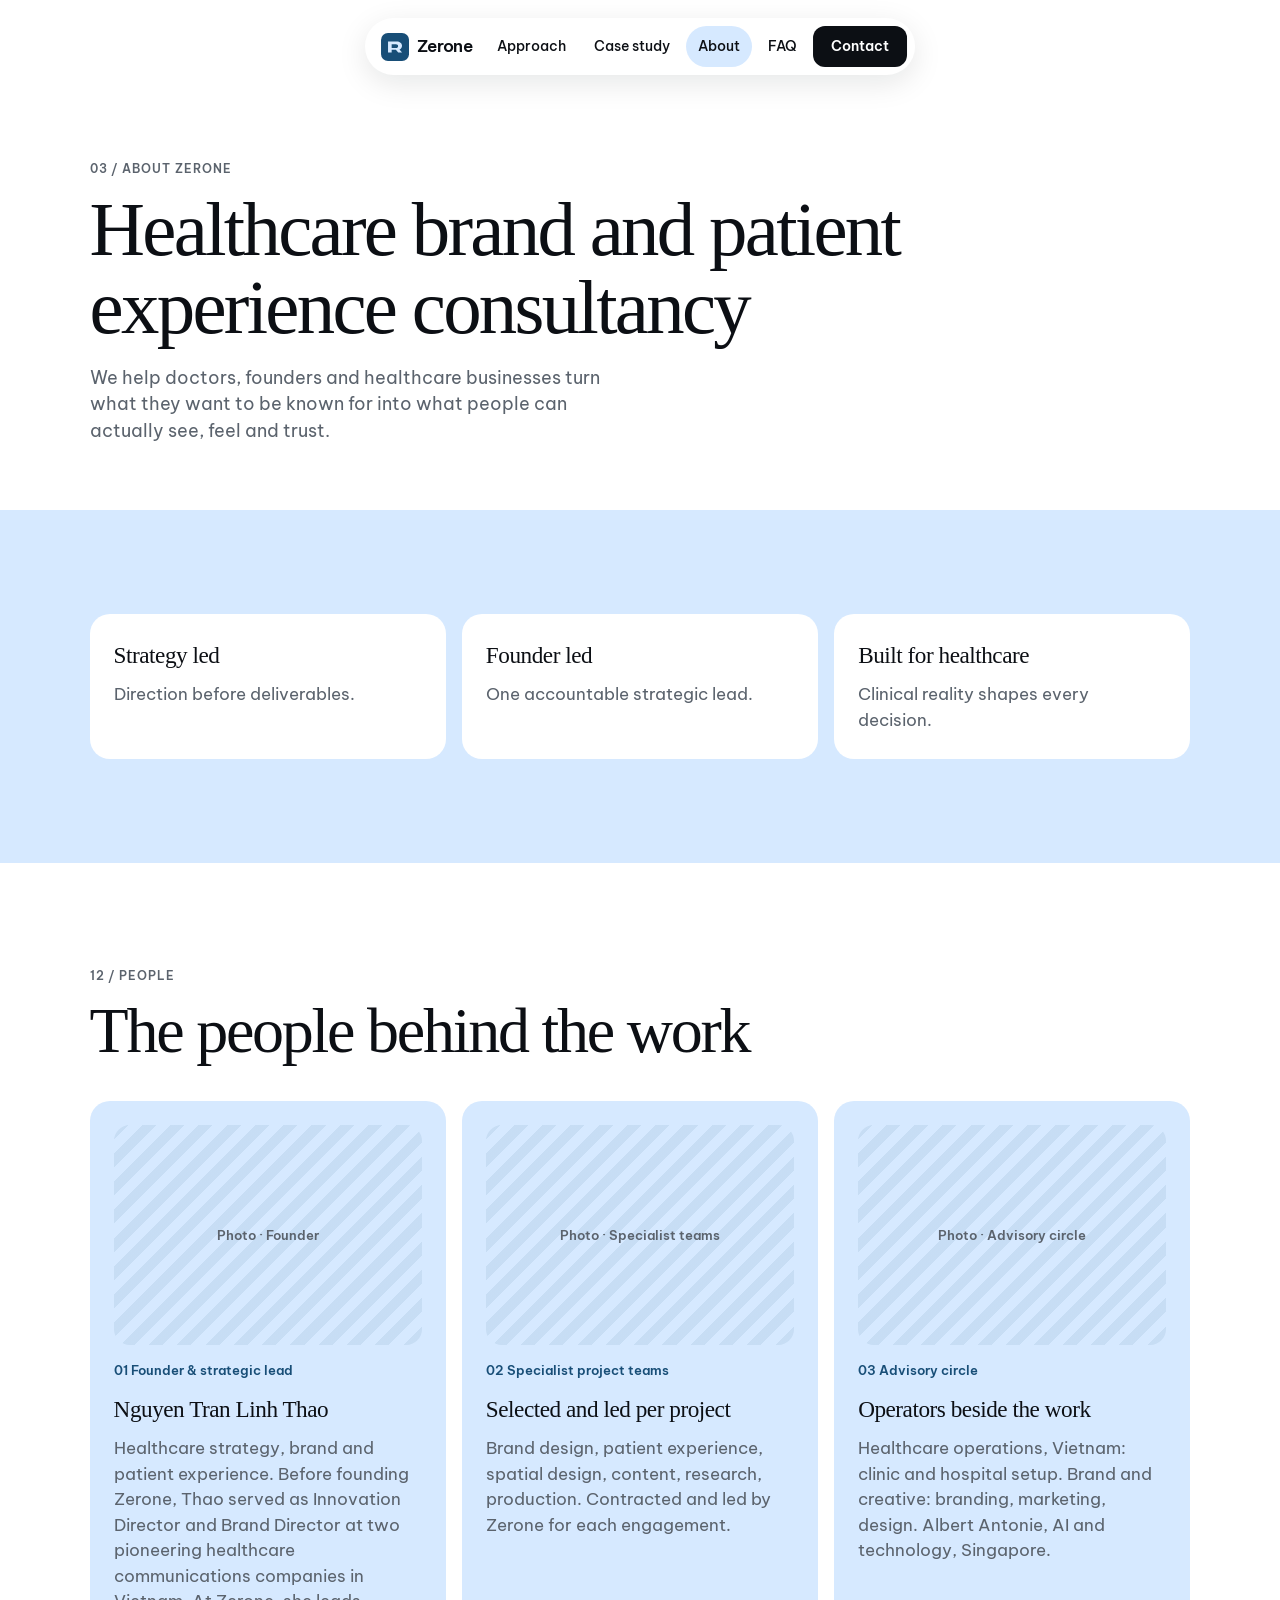
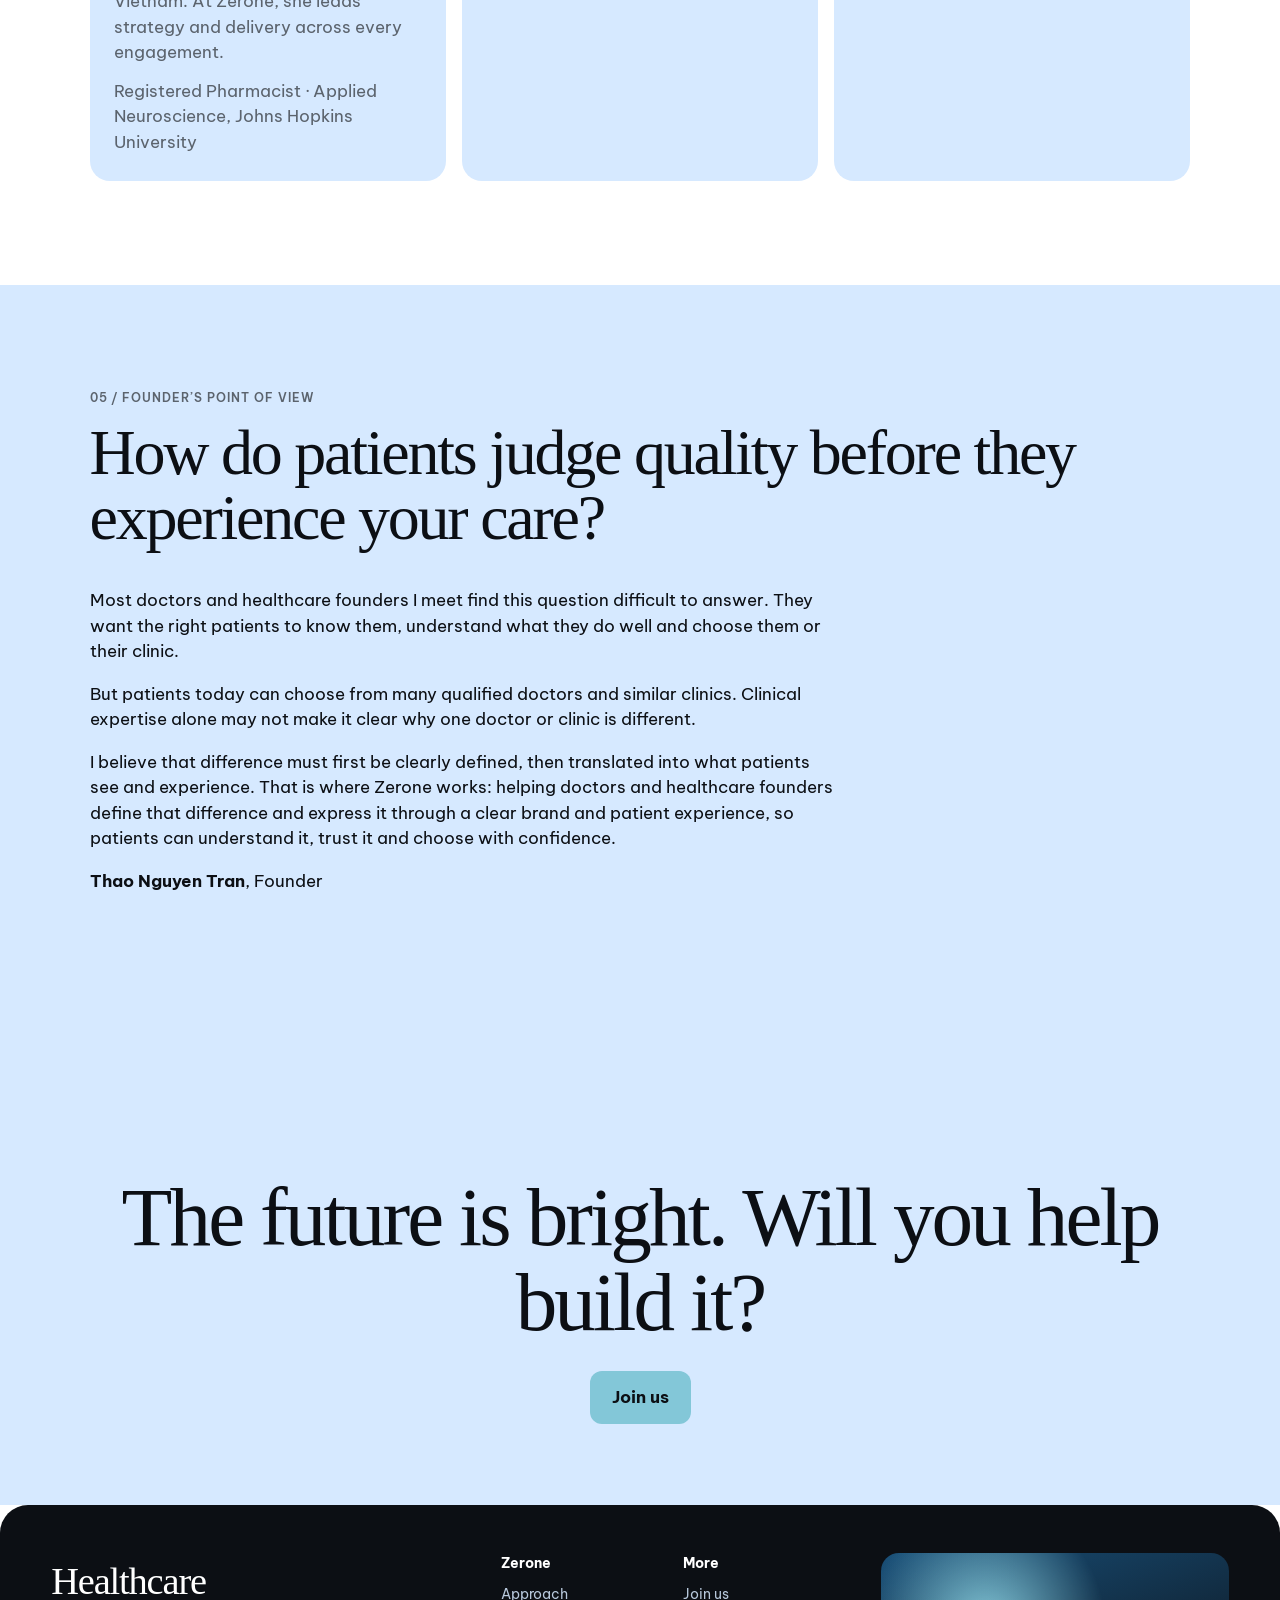
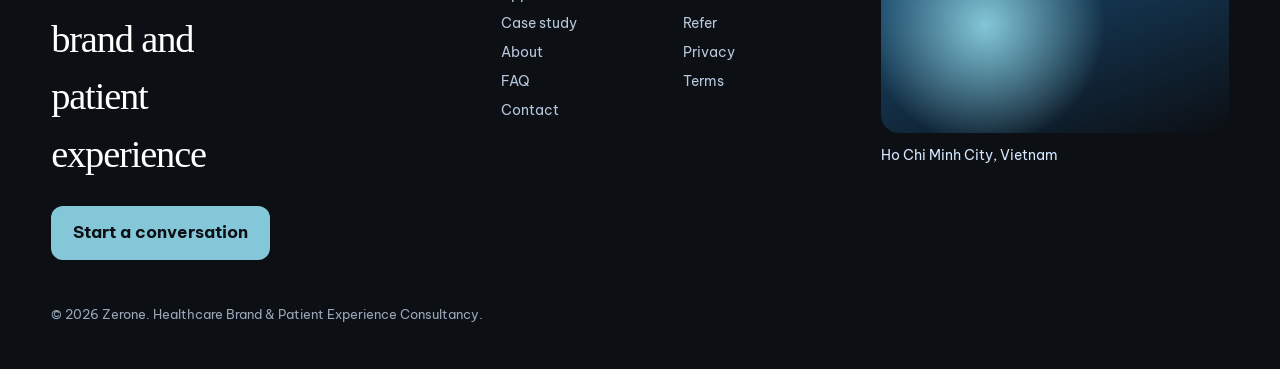
==== commit e07a2763: "Rebuild the Zerone site from the credentials deck. Lassie and Hera page flow with the deck palette (" ====
--- a/about.html
+++ b/about.html
@@ -7,80 +7,70 @@
     <link rel="icon" href="assets/logo.svg" type="image/svg+xml" />
     <link rel="preconnect" href="https://fonts.googleapis.com" />
     <link rel="preconnect" href="https://fonts.gstatic.com" crossorigin />
-    <link
-      href="https://fonts.googleapis.com/css2?family=DM+Sans:opsz,wght@9..40,400;9..40,500;9..40,600&family=Fraunces:opsz,wght@9..144,350;9..144,400&display=swap"
-      rel="stylesheet"
-    />
+    <link href="https://fonts.googleapis.com/css2?family=Be+Vietnam+Pro:ital,wght@0,400;0,500;0,600;0,700;1,400&display=swap" rel="stylesheet" />
     <link rel="stylesheet" href="css/site.css" />
   </head>
   <body data-page="About">
     <div id="chrome-top"></div>
     <header class="page-hero">
-      <h1>Healthcare brand &amp;<br />patient experience.</h1>
+      <p class="kicker">03 / About Zerone</p>
+      <h1>Healthcare brand and patient experience consultancy</h1>
+      <p class="lede">We help doctors, founders and healthcare businesses turn what they want to be known for into what people can actually see, feel and trust.</p>
     </header>
-    <div class="prose">
-      <p>
-        Zerone helps doctors, founders and healthcare businesses turn what they
-        want to be known for into what people can actually see, feel and trust.
-      </p>
-      <p><b>Strategy led.</b> Direction before deliverables.</p>
-      <p><b>Founder led.</b> One accountable strategic lead.</p>
-      <p><b>Built for healthcare.</b> Clinical reality shapes every decision.</p>
-    </div>
-
-    <section class="section works" style="padding-top: 2rem">
-      <h2>Capabilities</h2>
-      <div class="work-grid" style="grid-template-columns: repeat(4, 1fr)">
-        <article class="work-card"><h3>Strategy</h3><p>Research, positioning, proposition, business and brand direction.</p></article>
-        <article class="work-card"><h3>Brand</h3><p>Professional or clinic identity, brand narrative, communication direction, brand standards.</p></article>
-        <article class="work-card"><h3>Patient experience</h3><p>Patient journey, service principles, physical and digital touchpoints, experience priorities.</p></article>
-        <article class="work-card"><h3>Implementation &amp; delivery</h3><p>Project planning, specialist team leadership, delivery management, quality review, decision support.</p></article>
-      </div>
-      <p style="margin-top: 1.5rem; color: var(--muted)">The scope is tailored to each engagement.</p>
-    </section>
-
-    <section class="section works" style="padding-top: 0">
-      <h2>Training for doctors and clinic teams</h2>
-      <div class="work-grid" style="grid-template-columns: repeat(2, 1fr)">
+    <section class="section mist">
+      <div class="work-grid">
         <article class="work-card">
-          <h3>For professionals</h3>
-          <p>Build the capability behind a trusted professional presence: positioning workshops, healthcare communication, brand and reputation capability.</p>
+          <h3>Strategy led</h3>
+          <p>Direction before deliverables.</p>
         </article>
         <article class="work-card">
-          <h3>For teams</h3>
-          <p>Help the team deliver the brand promise consistently: patient experience training, brand experience workshops, frontline communication, team alignment.</p>
+          <h3>Founder led</h3>
+          <p>One accountable strategic lead.</p>
+        </article>
+        <article class="work-card">
+          <h3>Built for healthcare</h3>
+          <p>Clinical reality shapes every decision.</p>
         </article>
       </div>
-      <p style="margin-top: 1.5rem; color: var(--muted)">Delivered within advisory projects or as standalone training programmes.</p>
     </section>
-
-    <section class="section" style="padding-top: 0">
-      <h2 class="display">Founder’s point of view</h2>
-      <div class="prose" style="padding: 0">
-        <p><i>How do patients judge quality before they experience your care?</i></p>
+    <section class="section">
+      <p class="kicker">12 / People</p>
+      <h2 class="display">The people behind the work</h2>
+      <div class="work-grid">
+        <article class="work-card">
+          <div class="photo-slot">Photo · Founder</div>
+          <div class="num">01 Founder &amp; strategic lead</div>
+          <h3>Nguyen Tran Linh Thao</h3>
+          <p>Healthcare strategy, brand and patient experience. Before founding Zerone, Thao served as Innovation Director and Brand Director at two pioneering healthcare communications companies in Vietnam. At Zerone, she leads strategy and delivery across every engagement.</p>
+          <p style="margin-top: 0.8rem">Registered Pharmacist · Applied Neuroscience, Johns Hopkins University</p>
+        </article>
+        <article class="work-card">
+          <div class="photo-slot">Photo · Specialist teams</div>
+          <div class="num">02 Specialist project teams</div>
+          <h3>Selected and led per project</h3>
+          <p>Brand design, patient experience, spatial design, content, research, production. Contracted and led by Zerone for each engagement.</p>
+        </article>
+        <article class="work-card">
+          <div class="photo-slot">Photo · Advisory circle</div>
+          <div class="num">03 Advisory circle</div>
+          <h3>Operators beside the work</h3>
+          <p>Healthcare operations, Vietnam: clinic and hospital setup. Brand and creative: branding, marketing, design. Albert Antonie, AI and technology, Singapore.</p>
+        </article>
+      </div>
+    </section>
+    <section class="section mist">
+      <p class="kicker">05 / Founder’s point of view</p>
+      <h2 class="display">How do patients judge quality before they experience your care?</h2>
+      <div class="prose tight">
         <p>Most doctors and healthcare founders I meet find this question difficult to answer. They want the right patients to know them, understand what they do well and choose them or their clinic.</p>
         <p>But patients today can choose from many qualified doctors and similar clinics. Clinical expertise alone may not make it clear why one doctor or clinic is different.</p>
         <p>I believe that difference must first be clearly defined, then translated into what patients see and experience. That is where Zerone works: helping doctors and healthcare founders define that difference and express it through a clear brand and patient experience, so patients can understand it, trust it and choose with confidence.</p>
         <p><b>Thao Nguyen Tran</b>, Founder</p>
       </div>
     </section>
-
-    <section class="section works" style="padding-top: 0">
-      <h2>The people behind the work</h2>
-      <div class="work-grid">
-        <article class="work-card">
-          <h3>Founder &amp; strategic lead</h3>
-          <p>Nguyen Tran Linh Thao. Healthcare strategy, brand and patient experience. Before founding Zerone, Thao served as Innovation Director and Brand Director at two pioneering healthcare communications companies in Vietnam. Registered Pharmacist; Applied Neuroscience, Johns Hopkins University.</p>
-        </article>
-        <article class="work-card">
-          <h3>Specialist project teams</h3>
-          <p>Selected, contracted and led by Zerone for each project: brand design, patient experience, spatial design, content, research, production.</p>
-        </article>
-        <article class="work-card">
-          <h3>Advisory circle</h3>
-          <p>Healthcare operations (Vietnam), clinic and hospital setup; brand and creative; AI and technology (Singapore).</p>
-        </article>
-      </div>
+    <section class="cta-band">
+      <h2>The future is bright. Will you help build it?</h2>
+      <p><a class="btn" href="join.html">Join us</a></p>
     </section>
     <div id="chrome-bottom"></div>
     <script src="js/site.js"></script>
--- a/css/site.css
+++ b/css/site.css
@@ -1,20 +1,17 @@
 :root {
-  --cream: #f9f8f5;
-  --nav: #ffffff;
-  --ink: #120c08;
-  --navy: #120c08;
-  --navy-2: #1e1610;
-  --forest: #120c08;
-  --lime: #ff740a;
-  --pink: #e3ddcf;
-  --sage: #666666;
-  --muted: #666666;
-  --card: rgba(227, 221, 207, 0.4);
+  --ink: #0c0f14;
+  --ink-2: #14171b;
+  --ink-3: #16181b;
+  --blue: #184e77;
+  --blue-2: #195380;
+  --sky: #83c7d8;
+  --mist: #d6e9ff;
+  --slate: #5b636d;
+  --white: #ffffff;
   --ease-out: cubic-bezier(0.22, 1, 0.36, 1);
   --ease-ui: cubic-bezier(0.4, 0, 0.2, 1);
-  --serif: "Fraunces", "Times New Roman", serif;
-  --sans: "DM Sans", system-ui, sans-serif;
-  --mono: "DM Mono", ui-monospace, monospace;
+  --serif: Georgia, "Times New Roman", serif;
+  --sans: "Be Vietnam Pro", system-ui, sans-serif;
 }
 
 *,
@@ -29,11 +26,11 @@
 
 body {
   margin: 0;
-  background: var(--cream);
+  background: var(--white);
   color: var(--ink);
   font-family: var(--sans);
-  font-size: 16px;
-  line-height: 1.45;
+  font-size: 17px;
+  line-height: 1.5;
 }
 
 img {
@@ -47,7 +44,9 @@
 }
 
 button,
-input {
+input,
+select,
+textarea {
   font-family: inherit;
 }
 
@@ -59,11 +58,11 @@
   z-index: 50;
   display: flex;
   align-items: center;
-  gap: 6px;
+  gap: 4px;
   padding: 8px 8px 8px 16px;
-  background: var(--nav);
+  background: var(--white);
   border-radius: 999px;
-  box-shadow: 0 8px 30px rgba(18, 12, 8, 0.08);
+  box-shadow: 0 8px 30px rgba(12, 15, 20, 0.1);
 }
 
 .brand {
@@ -72,7 +71,7 @@
   gap: 8px;
   font-weight: 600;
   letter-spacing: -0.03em;
-  margin-right: 10px;
+  margin-right: 8px;
 }
 
 .brand img {
@@ -81,88 +80,90 @@
 }
 
 .site-nav a.nav-link {
-  padding: 10px 14px;
+  padding: 10px 12px;
   border-radius: 999px;
-  font-size: 15px;
+  font-size: 14px;
   font-weight: 500;
+  transition: background-color 0.3s cubic-bezier(0, 0, 0.2, 1), color 0.15s var(--ease-ui);
 }
 
 .site-nav a.nav-link.is-active,
 .site-nav a.nav-link:hover {
-  background: rgba(0, 0, 0, 0.05);
-}
-
-.nav-login {
-  margin-left: 8px;
-}
-
-.nav-demo {
-  background: var(--navy) !important;
-  color: #fff !important;
+  background: var(--mist);
+}
+
+.nav-cta {
+  background: var(--ink) !important;
+  color: var(--white) !important;
   padding: 10px 18px !important;
-  border-radius: 999px !important;
+  border-radius: 12px !important;
   font-weight: 600 !important;
+  font-size: 14px !important;
+  transition: background-color 0.3s cubic-bezier(0, 0, 0.2, 1), transform 0.2s cubic-bezier(0, 0, 0.2, 1);
+}
+
+.nav-cta:hover {
+  background: var(--blue) !important;
+  transform: scale(1.03);
 }
 
 .hero {
   position: relative;
   min-height: 100svh;
   overflow: hidden;
-  color: #fff;
-}
-
-.hero-media {
-  position: absolute;
-  inset: 0;
+  color: var(--white);
   background:
-    linear-gradient(180deg, rgba(8, 16, 32, 0.28), rgba(8, 16, 32, 0.45)),
-    url("../assets/photos/clinic.jpg") center/cover no-repeat;
-}
-
-.hero-media::after {
-  content: "";
-  position: absolute;
-  inset: 0;
-  background: radial-gradient(circle at 70% 40%, transparent 0%, rgba(6, 14, 30, 0.35) 70%);
+    radial-gradient(circle at 78% 30%, rgba(131, 199, 216, 0.22), transparent 42%),
+    linear-gradient(160deg, var(--ink) 0%, var(--blue) 68%, var(--blue-2) 100%);
 }
 
 .hero-copy {
   position: relative;
   z-index: 2;
   padding: 22vh 7vw 0;
-  max-width: 92vw;
+  max-width: 18ch;
 }
 
 .hero h1 {
-  margin: 0;
+  margin: 0 0 1.6rem;
   font-family: var(--serif);
-  font-weight: 350;
-  font-size: clamp(3.4rem, 7.4vw, 6.6rem);
-  line-height: 0.92;
-  letter-spacing: -0.04em;
+  font-weight: 400;
+  font-size: clamp(2.6rem, 6.4vw, 5.6rem);
+  line-height: 0.98;
+  letter-spacing: -0.035em;
+  animation: heroIn 1.4s var(--ease-out) both;
+}
+
+.hero-actions {
+  display: flex;
+  flex-wrap: wrap;
+  gap: 12px;
+  align-items: center;
 }
 
 .hero-kicker {
   position: absolute;
   right: 7vw;
-  bottom: 22%;
+  bottom: 24%;
   z-index: 2;
-  font-size: 18px;
+  font-size: 16px;
   font-weight: 500;
+  max-width: 22ch;
+  text-align: right;
 }
 
 .activity-stack {
   position: absolute;
   left: 6vw;
-  bottom: 18%;
+  bottom: 16%;
   z-index: 3;
-  width: min(420px, 88vw);
+  width: min(400px, 88vw);
 }
 
 .activity-card {
-  background: rgba(249, 248, 245, 0.96);
+  background: rgba(255, 255, 255, 0.96);
   color: var(--ink);
-  border-radius: 18px;
+  border-radius: 16px;
   padding: 16px 18px;
   display: flex;
   align-items: center;
@@ -181,7 +182,7 @@
 .activity-card:nth-child(3) { animation-delay: 5s; }
 
 .activity-card strong {
-  font-size: 18px;
+  font-size: 16px;
   font-weight: 560;
 }
 
@@ -189,8 +190,8 @@
   width: 28px;
   height: 28px;
   border-radius: 50%;
-  background: #ff740a;
-  color: #fff;
+  background: var(--blue);
+  color: var(--white);
   display: grid;
   place-items: center;
   font-size: 14px;
@@ -202,26 +203,29 @@
   70%, 100% { opacity: 0; transform: translateY(-18px) scale(0.99); }
 }
 
+@keyframes heroIn {
+  from { opacity: 0; transform: translateY(48px); clip-path: inset(0 0 100% 0); }
+  to { opacity: 1; transform: none; clip-path: inset(0); }
+}
+
 .ticker {
-  position: relative;
-  z-index: 4;
   display: flex;
   align-items: stretch;
-  min-height: 72px;
-  background: var(--forest);
-  color: #e8efe9;
+  min-height: 68px;
+  background: var(--ink);
+  color: var(--mist);
   overflow: hidden;
 }
 
 .ticker-label {
   flex: 0 0 auto;
-  background: var(--lime);
-  color: #fff;
+  background: var(--sky);
+  color: var(--ink);
   display: grid;
   place-items: center;
-  padding: 0 28px;
+  padding: 0 24px;
   font-weight: 600;
-  font-size: 18px;
+  font-size: 15px;
 }
 
 .ticker-track {
@@ -231,7 +235,7 @@
   padding-left: 32px;
   animation: marquee 28s linear infinite;
   white-space: nowrap;
-  font-size: 18px;
+  font-size: 16px;
 }
 
 .ticker-track span::before {
@@ -245,288 +249,250 @@
   to { transform: translateX(-50%); }
 }
 
-.signup-bar {
-  display: flex;
-  justify-content: center;
-  padding: 22px 16px 80px;
-  background: var(--cream);
-}
-
-.signup {
-  display: flex;
-  width: min(560px, 92vw);
-  background: #fff;
-  border: 1px solid #dedad3;
-  border-radius: 999px;
-  overflow: hidden;
-}
-
-.signup input {
-  flex: 1;
-  border: 0;
-  padding: 16px 22px;
-  font-size: 16px;
-  outline: none;
-  background: transparent;
-}
-
-.signup button {
-  color: #fff;
-  margin: 6px;
-  border: 0;
-  border-radius: 999px;
-  background: var(--lime);
-  padding: 12px 22px;
-  font-weight: 650;
-  cursor: pointer;
-}
-
 .section {
-  padding: 8rem 7vw;
+  padding: 6.5rem 7vw;
+}
+
+.section.mist { background: var(--mist); }
+.section.ink { background: var(--ink); color: var(--white); }
+.section.blue { background: var(--blue); color: var(--white); }
+
+.display,
+.page-hero h1,
+.works h2,
+.faq-wrap h2,
+.cta-band h2 {
+  font-family: var(--serif);
+  font-weight: 400;
+  letter-spacing: -0.035em;
+  line-height: 1.02;
 }
 
 .display {
-  font-family: var(--serif);
-  font-weight: 350;
-  letter-spacing: -0.04em;
-  line-height: 0.95;
-  font-size: clamp(2.8rem, 6vw, 5.6rem);
-  margin: 0 0 4rem;
-}
-
-.features {
-  display: grid;
-  gap: 7rem;
-}
-
-.feature {
-  display: grid;
-  grid-template-columns: 1fr 1.15fr;
-  gap: 4rem;
-  align-items: center;
-}
-
-.feature:nth-child(even) {
-  grid-template-columns: 1.15fr 1fr;
-}
-
-.feature:nth-child(even) .feature-copy {
-  order: 2;
-}
-
-.feature h3 {
-  font-family: var(--serif);
-  font-size: clamp(2rem, 3vw, 2.8rem);
-  font-weight: 350;
-  margin: 0 0 1rem;
-  letter-spacing: -0.03em;
-}
-
-.feature p {
-  margin: 0;
-  color: #3f3f3a;
-  max-width: 36ch;
-  font-size: 1.15rem;
-}
-
-.feature-visual {
-  border-radius: 28px;
-  overflow: hidden;
-  min-height: 420px;
-  background: #d9d3c8 center/cover no-repeat;
-}
-
-.collage {
-  padding: 4rem 7vw 8rem;
-}
-
-.collage-grid {
-  display: grid;
-  grid-template-columns: 1fr 1.4fr 1fr;
-  gap: 18px;
-  align-items: center;
-}
-
-.stat-block {
-  text-align: center;
-}
-
-.stat-block strong {
+  font-size: clamp(2.2rem, 5vw, 4.4rem);
+  margin: 0 0 2.4rem;
+}
+
+.kicker {
+  text-transform: uppercase;
+  letter-spacing: 0.08em;
+  font-size: 12px;
+  font-weight: 600;
+  color: var(--slate);
+  margin: 0 0 0.8rem;
+}
+
+.section.ink .kicker,
+.section.blue .kicker {
+  color: var(--sky);
+}
+
+.lede {
+  max-width: 46ch;
+  color: var(--slate);
+  font-size: 1.1rem;
+}
+
+.stats {
+  display: grid;
+  grid-template-columns: 1fr 1fr 1fr;
+  gap: 24px;
+}
+
+.stat {
+  background: var(--white);
+  border-radius: 20px;
+  padding: 2rem;
+}
+
+.stat strong {
   display: block;
   font-family: var(--serif);
-  font-size: clamp(6rem, 14vw, 11rem);
-  font-weight: 350;
-  line-height: 0.8;
-  letter-spacing: -0.06em;
-}
-
-.stat-block p {
-  margin: 1.4rem auto 0;
-  max-width: 18ch;
-  font-size: 1.4rem;
-}
-
-.tile {
-  border-radius: 22px;
+  font-size: clamp(2.8rem, 6vw, 4.6rem);
+  font-weight: 400;
+  letter-spacing: -0.04em;
+  line-height: 0.9;
+  color: var(--blue);
+}
+
+.stat p {
+  margin: 1rem 0 0;
+  color: var(--ink);
+}
+
+.stat .src {
+  margin-top: 0.6rem;
+  font-size: 13px;
+  color: var(--slate);
+}
+
+.split {
+  display: grid;
+  grid-template-columns: 1.1fr 0.9fr;
+  gap: 4rem;
+  align-items: start;
+}
+
+.split-panel {
+  background: var(--ink-2);
+  border-radius: 24px;
+  min-height: 280px;
+  padding: 2rem;
+  color: var(--mist);
+}
+
+.cards,
+.work-grid,
+.caps {
+  display: grid;
+  grid-template-columns: repeat(3, 1fr);
+  gap: 16px;
+}
+
+.work-grid.four,
+.caps {
+  grid-template-columns: repeat(4, 1fr);
+}
+
+.work-grid.two {
+  grid-template-columns: repeat(2, 1fr);
+}
+
+.card,
+.work-card,
+.cap {
+  background: var(--white);
+  border-radius: 20px;
+  padding: 1.5rem 1.5rem 1.6rem;
+  transition: transform 0.5s cubic-bezier(0, 0, 0.2, 1);
+}
+
+.section.mist .card,
+.section.mist .work-card,
+.section.mist .cap {
+  background: var(--white);
+}
+
+.section:not(.mist):not(.ink):not(.blue) .card,
+.section:not(.mist):not(.ink):not(.blue) .work-card,
+.section:not(.mist):not(.ink):not(.blue) .cap {
+  background: var(--mist);
+}
+
+.card:hover,
+.work-card:hover,
+.story-card:hover {
+  transform: translateY(-6px);
+}
+
+.num,
+.role {
+  font-size: 13px;
+  font-weight: 600;
+  color: var(--blue);
+  margin-bottom: 0.7rem;
+}
+
+.card h3,
+.work-card h3,
+.cap h3 {
+  font-family: var(--serif);
+  font-weight: 400;
+  font-size: 1.45rem;
+  letter-spacing: -0.02em;
+  margin: 0 0 0.6rem;
+}
+
+.card p,
+.work-card p,
+.cap p {
+  margin: 0;
+  color: var(--slate);
+}
+
+.quote-band {
+  position: relative;
+  min-height: 72vh;
+  background: var(--ink);
+  color: var(--white);
   overflow: hidden;
-  min-height: 210px;
-  background: #ddd center/cover;
-}
-
-.ui-card {
-  background: #fff;
-  border-radius: 18px;
-  padding: 16px;
-  box-shadow: 0 10px 30px rgba(0, 0, 0, 0.08);
-  font-size: 13px;
-}
-
-.ui-card .row {
-  display: flex;
-  justify-content: space-between;
-  margin-bottom: 8px;
-}
-
-.pill {
-  display: inline-flex;
-  border-radius: 999px;
-  padding: 4px 10px;
-  font-size: 12px;
-  font-weight: 600;
-}
-
-.pill.green { background: #e3ddcf; color: #120c08; }
-.pill.pink { background: #ff740a; color: #fff; }
-.pill.navy { background: var(--navy); color: #fff; }
-
-.testimonials {
-  min-height: 100svh;
-  position: relative;
-  overflow: hidden;
-  color: #fff;
-}
-
-.testimonial {
+}
+
+.quote-slide {
   display: none;
-  min-height: 100svh;
-  background: #123 center/cover no-repeat;
-  position: relative;
-}
-
-.testimonial.is-on {
+  padding: 16vh 8vw 12vh;
+  max-width: 780px;
+}
+
+.quote-slide.is-on {
   display: block;
-}
-
-.testimonial::after {
+  animation: fadeSlide 1s var(--ease-out);
+}
+
+.quote-slide .eyebrow {
+  font-family: var(--serif);
+  font-size: clamp(1.8rem, 3.5vw, 2.8rem);
+  margin: 0 0 2rem;
+}
+
+.quote-slide .quote {
+  font-size: clamp(1.3rem, 2.2vw, 1.85rem);
+  line-height: 1.4;
+  margin: 0 0 1.4rem;
+}
+
+.quote-slide .who {
+  color: var(--sky);
+}
+
+@keyframes fadeSlide {
+  from { opacity: 0; transform: scale(1.03); }
+  to { opacity: 1; transform: none; }
+}
+
+.autoplay {
+  position: absolute;
+  left: 8vw;
+  bottom: 8vh;
+  height: 3px;
+  width: 160px;
+  background: rgba(255, 255, 255, 0.25);
+}
+
+.autoplay::after {
   content: "";
+  display: block;
+  height: 100%;
+  background: var(--sky);
+  animation: autoplay-progress 6s linear infinite;
+}
+
+@keyframes autoplay-progress {
+  0% { width: 0; }
+  100% { width: 100%; }
+}
+
+.quote-nav {
   position: absolute;
-  inset: 0;
-  background: linear-gradient(90deg, rgba(8, 20, 40, 0.55), rgba(8, 20, 40, 0.1) 55%);
-}
-
-.testimonial-inner {
-  position: relative;
-  z-index: 2;
-  padding: 18vh 8vw 10vh;
-  max-width: 720px;
-}
-
-.eyebrow {
-  font-family: var(--serif);
-  font-size: clamp(2.2rem, 4vw, 3.4rem);
-  font-weight: 350;
-  margin-bottom: 3rem;
-}
-
-.quote {
-  font-size: clamp(1.5rem, 2.4vw, 2.1rem);
-  line-height: 1.35;
-  margin: 0 0 1.5rem;
-}
-
-.who {
-  opacity: 0.9;
-}
-
-.testimonial-nav {
-  position: absolute;
-  right: 4vw;
+  right: 6vw;
   bottom: 6vh;
-  z-index: 3;
-  display: flex;
-  gap: 10px;
-}
-
-.testimonial-nav a,
-.testimonial-nav button {
-  background: rgba(255, 255, 255, 0.16);
-  border: 0;
-  color: #fff;
-  border-radius: 999px;
+}
+
+.quote-nav a {
+  background: rgba(255, 255, 255, 0.12);
+  border-radius: 12px;
   padding: 12px 18px;
-  cursor: pointer;
   backdrop-filter: blur(8px);
 }
 
-.works h2,
-.faq h2 {
-  font-family: var(--serif);
-  font-weight: 350;
-  font-size: clamp(2.6rem, 5vw, 4.4rem);
-  letter-spacing: -0.04em;
-  margin: 0 0 3rem;
-}
-
-.work-grid {
-  display: grid;
-  grid-template-columns: repeat(3, 1fr);
-  gap: 18px;
-}
-
-.work-card {
-  background: var(--card);
-  border-radius: 24px;
-  overflow: hidden;
-}
-
-.work-art {
-  height: 280px;
-  background: #e7e1d6;
-  display: grid;
-  place-items: center;
-  padding: 24px;
-}
-
-.work-card h3 {
-  margin: 0;
-  padding: 1.4rem 1.4rem 0.4rem;
-  font-size: 1.25rem;
-}
-
-.work-card p {
-  margin: 0;
-  padding: 0 1.4rem 1.6rem;
-  color: var(--muted);
-}
-
-.mock {
-  width: 100%;
-  max-width: 280px;
-  background: #fff;
-  border-radius: 16px;
-  padding: 14px;
-  box-shadow: 0 10px 24px rgba(0, 0, 0, 0.08);
-  font-size: 12px;
-}
-
-.faq {
+.faq-wrap {
   display: grid;
   grid-template-columns: 0.7fr 1.3fr;
-  gap: 4rem;
+  gap: 3rem;
 }
 
 .faq-item {
-  border-top: 1px solid #e4dfd6;
+  border-top: 1px solid rgba(12, 15, 20, 0.12);
 }
 
 .faq-item button {
@@ -534,17 +500,26 @@
   text-align: left;
   background: none;
   border: 0;
-  padding: 1.2rem 0;
-  font-size: 1.15rem;
+  padding: 1.15rem 0;
+  font-size: 1.1rem;
   cursor: pointer;
   display: flex;
   justify-content: space-between;
+  gap: 1rem;
+}
+
+.faq-item button span {
+  transition: transform 0.2s var(--ease-ui);
+}
+
+.faq-item.open button span {
+  transform: rotate(180deg);
 }
 
 .faq-item p {
   margin: 0;
-  padding: 0 0 1.2rem;
-  color: var(--muted);
+  padding: 0 0 1.15rem;
+  color: var(--slate);
   display: none;
 }
 
@@ -555,50 +530,67 @@
 .cta-band {
   padding: 6rem 7vw 4rem;
   text-align: center;
+  background: var(--mist);
 }
 
 .cta-band h2 {
-  font-family: var(--serif);
-  font-weight: 350;
-  font-size: clamp(3rem, 7vw, 6.2rem);
-  letter-spacing: -0.045em;
-  line-height: 0.95;
-  margin: 0 0 2rem;
-}
-
+  font-size: clamp(2.6rem, 6.5vw, 5.2rem);
+  margin: 0 0 1.6rem;
+}
+
+.btn,
 .btn-lime {
-  color: #fff !important;
   display: inline-flex;
-  background: var(--lime);
+  align-items: center;
+  justify-content: center;
+  background: var(--sky);
   color: var(--ink);
-  border-radius: 999px;
-  padding: 14px 26px;
+  border: 0;
+  border-radius: 12px;
+  padding: 14px 22px;
   font-weight: 650;
+  cursor: pointer;
+  transition: transform 0.2s cubic-bezier(0, 0, 0.2, 1), background-color 0.3s cubic-bezier(0, 0, 0.2, 1);
+}
+
+.btn:hover,
+.btn-lime:hover {
+  transform: scale(1.04);
+  background: #6fb8cc;
+}
+
+.btn-dark {
+  background: var(--ink);
+  color: var(--white);
+}
+
+.btn-dark:hover {
+  background: var(--blue);
 }
 
 .footer {
   background: var(--ink);
-  color: #e8e4db;
-  display: grid;
-  grid-template-columns: 1.2fr 1fr 1.4fr;
+  color: var(--mist);
+  display: grid;
+  grid-template-columns: 1.2fr 1fr 1fr;
   gap: 2rem;
   padding: 3rem 4vw 2rem;
   border-radius: 28px 28px 0 0;
-  margin-top: 2rem;
 }
 
 .footer h3 {
   font-family: var(--serif);
-  font-weight: 350;
-  font-size: clamp(2rem, 3vw, 3rem);
+  font-weight: 400;
+  font-size: clamp(1.8rem, 3vw, 2.6rem);
   letter-spacing: -0.03em;
-  margin: 0 0 1.5rem;
-  max-width: 10ch;
+  margin: 0 0 1.4rem;
+  max-width: 12ch;
+  color: var(--white);
 }
 
 .footer-cols {
   display: grid;
-  grid-template-columns: 1fr 1fr 1fr;
+  grid-template-columns: 1fr 1fr;
   gap: 1rem;
   font-size: 14px;
 }
@@ -606,6 +598,7 @@
 .footer-cols b {
   display: block;
   margin-bottom: 10px;
+  color: var(--white);
 }
 
 .footer-cols a {
@@ -616,9 +609,10 @@
 
 .footer-photo {
   border-radius: 18px;
-  overflow: hidden;
-  min-height: 220px;
-  background: url("../assets/photos/flowers.jpg") center/cover;
+  min-height: 180px;
+  background:
+    radial-gradient(circle at 30% 40%, var(--sky), transparent 45%),
+    linear-gradient(160deg, var(--blue), var(--ink));
 }
 
 .legal {
@@ -628,134 +622,140 @@
 }
 
 .page-hero {
-  padding: 10rem 7vw 4rem;
+  padding: 10rem 7vw 3rem;
 }
 
 .page-hero h1 {
-  font-family: var(--serif);
-  font-weight: 350;
-  font-size: clamp(3rem, 7vw, 5.8rem);
-  letter-spacing: -0.045em;
-  line-height: 0.95;
-  margin: 0;
-}
-
-.story-grid {
-  display: grid;
-  grid-template-columns: 1fr 1fr;
-  gap: 18px;
-  padding: 0 7vw 6rem;
-}
-
-.story-card {
-  min-height: 420px;
-  border-radius: 24px;
-  overflow: hidden;
-  position: relative;
-  color: #fff;
-  display: flex;
-  align-items: flex-end;
-  padding: 2rem;
-  background: #123 center/cover;
-}
-
-.story-card h2 {
-  font-family: var(--serif);
-  font-weight: 350;
-  font-size: 2.6rem;
-  margin: 0;
-}
-
-.jobs {
-  display: grid;
-  gap: 0;
-  padding: 0 7vw 5rem;
-}
-
-.job {
-  display: flex;
-  justify-content: space-between;
-  align-items: center;
-  border-top: 1px solid #e4dfd6;
-  padding: 1.4rem 0;
-  font-size: 1.3rem;
-}
-
-.investors {
-  padding: 2rem 7vw 6rem;
-  display: grid;
-  grid-template-columns: repeat(4, 1fr);
-  gap: 18px;
-  color: var(--muted);
-  font-family: var(--serif);
-  font-size: 1.6rem;
+  font-size: clamp(2.6rem, 6vw, 4.8rem);
+  margin: 0.4rem 0 1rem;
 }
 
 .prose {
   max-width: 68ch;
-  padding: 0 7vw 6rem;
+  padding: 0 7vw 4rem;
+}
+
+.prose.tight {
+  padding-left: 0;
+  padding-right: 0;
+}
+
+.story-grid {
+  display: grid;
+  grid-template-columns: 1fr 1fr;
+  gap: 16px;
+  padding: 0 7vw 4rem;
+}
+
+.story-card,
+.ui-card {
+  background: var(--mist);
+  border-radius: 20px;
+  padding: 1.8rem;
+}
+
+.photo-slot {
+  min-height: 220px;
+  border-radius: 16px;
+  background:
+    repeating-linear-gradient(135deg, rgba(24, 78, 119, 0.08) 0 10px, transparent 10px 20px),
+    var(--mist);
+  display: grid;
+  place-items: center;
+  color: var(--slate);
+  font-size: 13px;
+  font-weight: 600;
+  margin-bottom: 1rem;
+}
+
+.form {
+  display: grid;
+  gap: 12px;
+  max-width: 480px;
+}
+
+.form input,
+.form select,
+.form textarea {
+  border: 1px solid rgba(12, 15, 20, 0.15);
+  border-radius: 12px;
+  padding: 14px 16px;
+  font-size: 16px;
+  background: var(--white);
+}
+
+.form input:focus,
+.form select:focus,
+.form textarea:focus {
+  outline: 2px solid var(--sky);
+}
+
+.notice {
+  display: none;
+  color: var(--blue);
+  font-weight: 600;
 }
 
 .form-page {
   min-height: 70vh;
   display: grid;
   place-items: center;
-  padding: 8rem 1rem;
-}
-
-.notice {
-  display: none;
+  padding: 10rem 7vw 4rem;
   text-align: center;
-  padding: 8px;
-  color: #146b3a;
+}
+
+.reveal {
+  opacity: 0;
+  transform: translateY(40px);
+  transition: opacity 1s var(--ease-out), transform 1s var(--ease-out);
+}
+
+.reveal.in {
+  opacity: 1;
+  transform: none;
 }
 
 @media (max-width: 900px) {
-  .feature,
-  .feature:nth-child(even),
-  .faq,
+  .stats,
+  .split,
+  .cards,
   .work-grid,
-  .collage-grid,
+  .work-grid.four,
+  .work-grid.two,
+  .caps,
+  .faq-wrap,
   .footer,
-  .story-grid,
-  .investors {
+  .story-grid {
     grid-template-columns: 1fr;
   }
-  .feature:nth-child(even) .feature-copy {
-    order: 0;
-  }
+
   .hero-kicker {
     left: 7vw;
     right: auto;
-    bottom: 28%;
+    bottom: 30%;
+    text-align: left;
   }
-  .site-nav .nav-link:not(.nav-demo) {
+
+  .site-nav .nav-link:not(.nav-cta) {
     display: none;
   }
-}
-
-/* Motion: Lassie-style easing, hover and scroll reveal */
-.site-nav a.nav-link { transition: background-color 0.3s cubic-bezier(0, 0, 0.2, 1), color 0.15s var(--ease-ui); }
-.nav-demo { transition: background-color 0.3s cubic-bezier(0, 0, 0.2, 1), transform 0.2s cubic-bezier(0, 0, 0.2, 1); }
-.nav-demo:hover { background: var(--lime) !important; }
-.btn-lime, .signup button { transition: transform 0.2s cubic-bezier(0, 0, 0.2, 1), background-color 0.3s cubic-bezier(0, 0, 0.2, 1); }
-.btn-lime:hover, .signup button:hover { transform: scale(1.04); background: #e66500; }
-.signup { transition: border-color 0.2s var(--ease-ui); }
-.signup:focus-within { border-color: var(--ink); }
-.feature-visual, .tile, .work-card, .story-card { transition: transform 0.5s cubic-bezier(0, 0, 0.2, 1); }
-.work-card:hover, .story-card:hover { transform: translateY(-6px); }
-.faq-item p { overflow: hidden; }
-.faq-item button span { transition: transform 0.2s var(--ease-ui); }
-.faq-item.open button span { transform: rotate(180deg); }
-.footer { clip-path: inset(0 0 0 0 round 28px 28px 0 0); }
-
-.reveal { opacity: 0; transform: translateY(40px); transition: opacity 1s var(--ease-out), transform 1s var(--ease-out); }
-.reveal.in { opacity: 1; transform: none; }
-.hero h1 { animation: heroIn 1.4s var(--ease-out) both; }
-@keyframes heroIn { from { opacity: 0; transform: translateY(48px); clip-path: inset(0 0 100% 0); } to { opacity: 1; transform: none; clip-path: inset(0); } }
-.testimonial.is-on { animation: fadeSlide 1s var(--ease-out); }
-@keyframes fadeSlide { from { opacity: 0; transform: scale(1.03); } to { opacity: 1; transform: none; } }
-.autoplay { position: absolute; left: 8vw; bottom: 8vh; height: 3px; width: 160px; background: rgba(255,255,255,.3); z-index: 3; }
-.autoplay::after { content: ""; display: block; height: 100%; background: #fff; animation: autoplay-progress 6s linear infinite; }
-@keyframes autoplay-progress { 0% { width: 0; } 100% { width: 100%; } }
-@media (prefers-reduced-motion: reduce) { .reveal, .hero h1, .activity-card, .ticker-track { animation: none; transition: none; opacity: 1; transform: none; } }
+
+  .site-nav .nav-link[href="approach.html"],
+  .site-nav .nav-link[href="about.html"] {
+    display: none;
+  }
+}
+
+@media (prefers-reduced-motion: reduce) {
+  .reveal,
+  .hero h1,
+  .activity-card,
+  .ticker-track,
+  .quote-slide.is-on {
+    animation: none;
+    transition: none;
+    opacity: 1;
+    transform: none;
+    clip-path: none;
+  }
+}
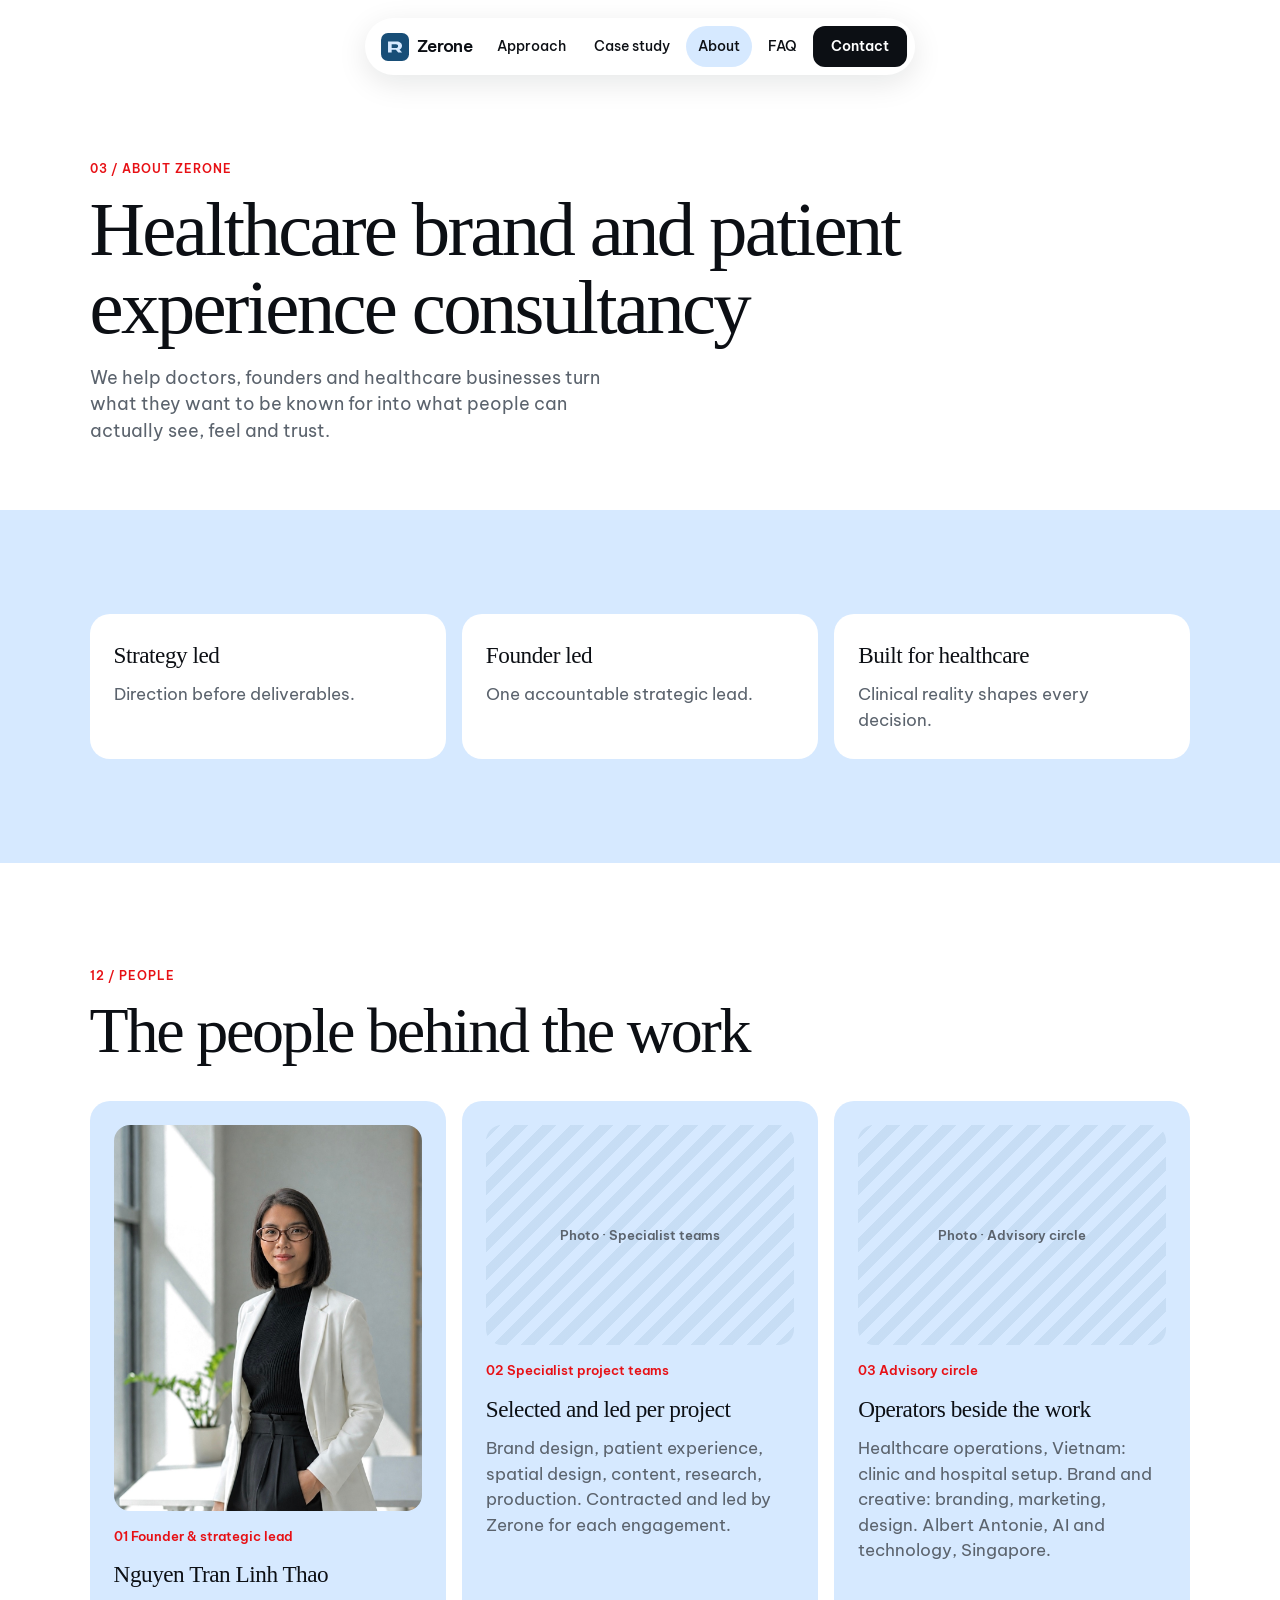
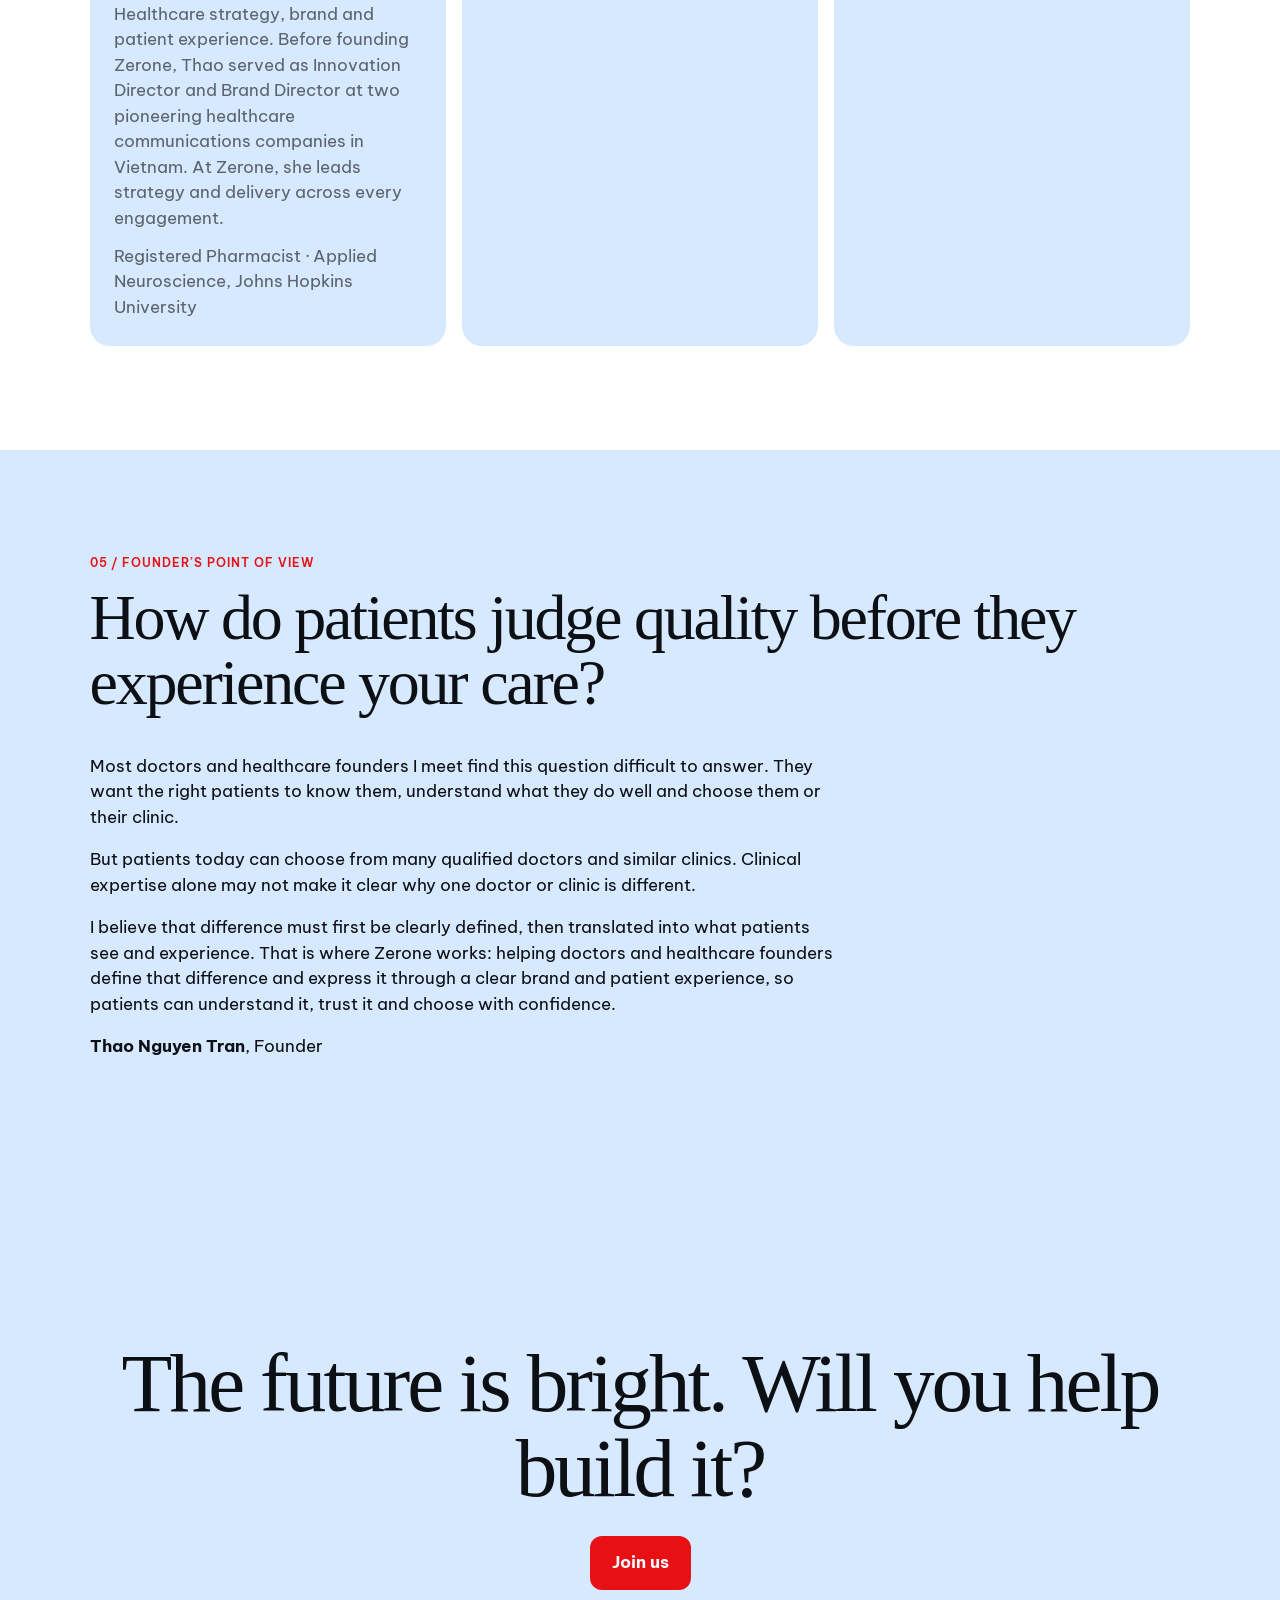
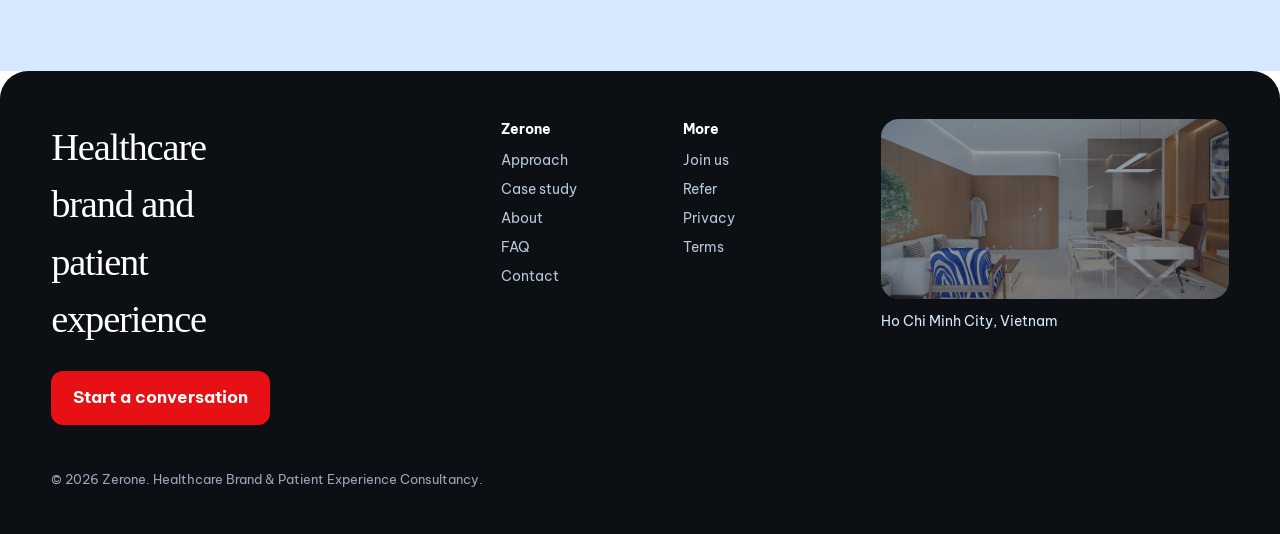
==== commit 999a4f92: "Use deck photography, deck red, and fix hero/ticker overlap Co-authored-by: Cursor <cursoragent@curs" ====
--- a/about.html
+++ b/about.html
@@ -38,7 +38,7 @@
       <h2 class="display">The people behind the work</h2>
       <div class="work-grid">
         <article class="work-card">
-          <div class="photo-slot">Photo · Founder</div>
+          <figure class="photo"><img src="assets/img/founder.jpg" alt="Nguyen Tran Linh Thao, founder and strategic lead" loading="lazy" /></figure>
           <div class="num">01 Founder &amp; strategic lead</div>
           <h3>Nguyen Tran Linh Thao</h3>
           <p>Healthcare strategy, brand and patient experience. Before founding Zerone, Thao served as Innovation Director and Brand Director at two pioneering healthcare communications companies in Vietnam. At Zerone, she leads strategy and delivery across every engagement.</p>
--- a/css/site.css
+++ b/css/site.css
@@ -8,6 +8,8 @@
   --mist: #d6e9ff;
   --slate: #5b636d;
   --white: #ffffff;
+  --red: #e71015;
+  --red-dark: #70020f;
   --ease-out: cubic-bezier(0.22, 1, 0.36, 1);
   --ease-ui: cubic-bezier(0.4, 0, 0.2, 1);
   --serif: Georgia, "Times New Roman", serif;
@@ -103,7 +105,7 @@
 }
 
 .nav-cta:hover {
-  background: var(--blue) !important;
+  background: var(--red) !important;
   transform: scale(1.03);
 }
 
@@ -112,25 +114,33 @@
   min-height: 100svh;
   overflow: hidden;
   color: var(--white);
+  display: grid;
+  grid-template-columns: minmax(0, 1fr) minmax(260px, 400px);
+  grid-template-areas:
+    "copy stack"
+    "kicker stack";
+  align-content: center;
+  column-gap: 4rem;
+  row-gap: 1.5rem;
+  padding: 9rem 7vw 5rem;
   background:
-    radial-gradient(circle at 78% 30%, rgba(131, 199, 216, 0.22), transparent 42%),
-    linear-gradient(160deg, var(--ink) 0%, var(--blue) 68%, var(--blue-2) 100%);
+    linear-gradient(160deg, rgba(12, 15, 20, 0.92) 0%, rgba(24, 78, 119, 0.78) 62%, rgba(25, 83, 128, 0.6) 100%),
+    url("../assets/img/office.jpg") center / cover no-repeat;
 }
 
 .hero-copy {
-  position: relative;
-  z-index: 2;
-  padding: 22vh 7vw 0;
-  max-width: 18ch;
+  grid-area: copy;
+  min-width: 0;
 }
 
 .hero h1 {
   margin: 0 0 1.6rem;
   font-family: var(--serif);
   font-weight: 400;
-  font-size: clamp(2.6rem, 6.4vw, 5.6rem);
-  line-height: 0.98;
+  font-size: clamp(2.4rem, 5.6vw, 5.2rem);
+  line-height: 1;
   letter-spacing: -0.035em;
+  overflow-wrap: break-word;
   animation: heroIn 1.4s var(--ease-out) both;
 }
 
@@ -142,25 +152,22 @@
 }
 
 .hero-kicker {
-  position: absolute;
-  right: 7vw;
-  bottom: 24%;
-  z-index: 2;
+  grid-area: kicker;
+  margin: 0;
   font-size: 16px;
   font-weight: 500;
-  max-width: 22ch;
-  text-align: right;
+  color: var(--mist);
 }
 
 .activity-stack {
-  position: absolute;
-  left: 6vw;
-  bottom: 16%;
-  z-index: 3;
-  width: min(400px, 88vw);
+  grid-area: stack;
+  align-self: end;
+  display: grid;
+  width: 100%;
 }
 
 .activity-card {
+  grid-area: 1 / 1;
   background: rgba(255, 255, 255, 0.96);
   color: var(--ink);
   border-radius: 16px;
@@ -168,15 +175,12 @@
   display: flex;
   align-items: center;
   justify-content: space-between;
+  gap: 12px;
   box-shadow: 0 18px 40px rgba(0, 0, 0, 0.18);
   animation: rise 7.5s infinite;
   opacity: 0;
 }
 
-.activity-card + .activity-card {
-  margin-top: -8px;
-}
-
 .activity-card:nth-child(1) { animation-delay: 0s; }
 .activity-card:nth-child(2) { animation-delay: 2.5s; }
 .activity-card:nth-child(3) { animation-delay: 5s; }
@@ -184,13 +188,15 @@
 .activity-card strong {
   font-size: 16px;
   font-weight: 560;
+  min-width: 0;
 }
 
 .check {
   width: 28px;
   height: 28px;
   border-radius: 50%;
-  background: var(--blue);
+  flex: 0 0 auto;
+  background: var(--red);
   color: var(--white);
   display: grid;
   place-items: center;
@@ -218,9 +224,12 @@
 }
 
 .ticker-label {
+  position: relative;
+  z-index: 2;
   flex: 0 0 auto;
-  background: var(--sky);
-  color: var(--ink);
+  white-space: nowrap;
+  background: var(--red);
+  color: var(--white);
   display: grid;
   place-items: center;
   padding: 0 24px;
@@ -229,6 +238,8 @@
 }
 
 .ticker-track {
+  position: relative;
+  z-index: 1;
   display: flex;
   align-items: center;
   gap: 48px;
@@ -278,13 +289,13 @@
   letter-spacing: 0.08em;
   font-size: 12px;
   font-weight: 600;
-  color: var(--slate);
+  color: var(--red);
   margin: 0 0 0.8rem;
 }
 
 .section.ink .kicker,
 .section.blue .kicker {
-  color: var(--sky);
+  color: var(--white);
 }
 
 .lede {
@@ -306,13 +317,13 @@
 }
 
 .stat strong {
+  color: var(--red);
   display: block;
   font-family: var(--serif);
   font-size: clamp(2.8rem, 6vw, 4.6rem);
   font-weight: 400;
   letter-spacing: -0.04em;
   line-height: 0.9;
-  color: var(--blue);
 }
 
 .stat p {
@@ -389,7 +400,7 @@
 .role {
   font-size: 13px;
   font-weight: 600;
-  color: var(--blue);
+  color: var(--red);
   margin-bottom: 0.7rem;
 }
 
@@ -463,7 +474,7 @@
   content: "";
   display: block;
   height: 100%;
-  background: var(--sky);
+  background: var(--red);
   animation: autoplay-progress 6s linear infinite;
 }
 
@@ -543,8 +554,8 @@
   display: inline-flex;
   align-items: center;
   justify-content: center;
-  background: var(--sky);
-  color: var(--ink);
+  background: var(--red);
+  color: var(--white);
   border: 0;
   border-radius: 12px;
   padding: 14px 22px;
@@ -556,7 +567,7 @@
 .btn:hover,
 .btn-lime:hover {
   transform: scale(1.04);
-  background: #6fb8cc;
+  background: var(--red-dark);
 }
 
 .btn-dark {
@@ -565,7 +576,7 @@
 }
 
 .btn-dark:hover {
-  background: var(--blue);
+  background: var(--red);
 }
 
 .footer {
@@ -611,8 +622,8 @@
   border-radius: 18px;
   min-height: 180px;
   background:
-    radial-gradient(circle at 30% 40%, var(--sky), transparent 45%),
-    linear-gradient(160deg, var(--blue), var(--ink));
+    linear-gradient(160deg, rgba(24, 78, 119, 0.35), rgba(12, 15, 20, 0.55)),
+    url("../assets/img/consult-room.jpg") center / cover no-repeat;
 }
 
 .legal {
@@ -692,7 +703,7 @@
 
 .notice {
   display: none;
-  color: var(--blue);
+  color: var(--red-dark);
   font-weight: 600;
 }
 
@@ -729,11 +740,23 @@
     grid-template-columns: 1fr;
   }
 
-  .hero-kicker {
-    left: 7vw;
-    right: auto;
-    bottom: 30%;
-    text-align: left;
+  .hero {
+    grid-template-columns: minmax(0, 1fr);
+    grid-template-areas:
+      "copy"
+      "kicker"
+      "stack";
+    padding: 7.5rem 6vw 3rem;
+    row-gap: 1.5rem;
+  }
+
+  .activity-stack {
+    align-self: start;
+  }
+
+  .ticker-label {
+    padding: 0 14px;
+    font-size: 13px;
   }
 
   .site-nav .nav-link:not(.nav-cta) {
@@ -759,3 +782,64 @@
     clip-path: none;
   }
 }
+
+/* Deck photography */
+.photo {
+  margin: 0;
+  border-radius: 24px;
+  overflow: hidden;
+  background: var(--mist);
+}
+
+.photo img {
+  width: 100%;
+  height: 100%;
+  object-fit: cover;
+  display: block;
+  aspect-ratio: var(--ar, 4 / 3);
+}
+
+.photo figcaption {
+  padding: 0.8rem 1rem;
+  font-size: 13px;
+  color: var(--slate);
+  background: var(--white);
+}
+
+.photo.portrait img { --ar: 3 / 4; }
+.photo.wide img { --ar: 16 / 9; }
+
+.split.flip {
+  grid-template-columns: 0.95fr 1.05fr;
+}
+
+.split.center {
+  align-items: center;
+}
+
+.quote-band.has-img {
+  background:
+    linear-gradient(90deg, rgba(12, 15, 20, 0.92) 0%, rgba(12, 15, 20, 0.78) 55%, rgba(24, 78, 119, 0.55) 100%),
+    url("../assets/img/case-event.jpg") center / cover no-repeat;
+}
+
+.founder-card {
+  display: grid;
+  grid-template-columns: minmax(220px, 340px) 1fr;
+  gap: 3rem;
+  align-items: start;
+}
+
+.work-card .photo {
+  margin-bottom: 1rem;
+  border-radius: 16px;
+}
+
+.work-card .photo img { --ar: 4 / 5; object-position: center top; }
+
+@media (max-width: 900px) {
+  .split.flip,
+  .founder-card {
+    grid-template-columns: 1fr;
+  }
+}
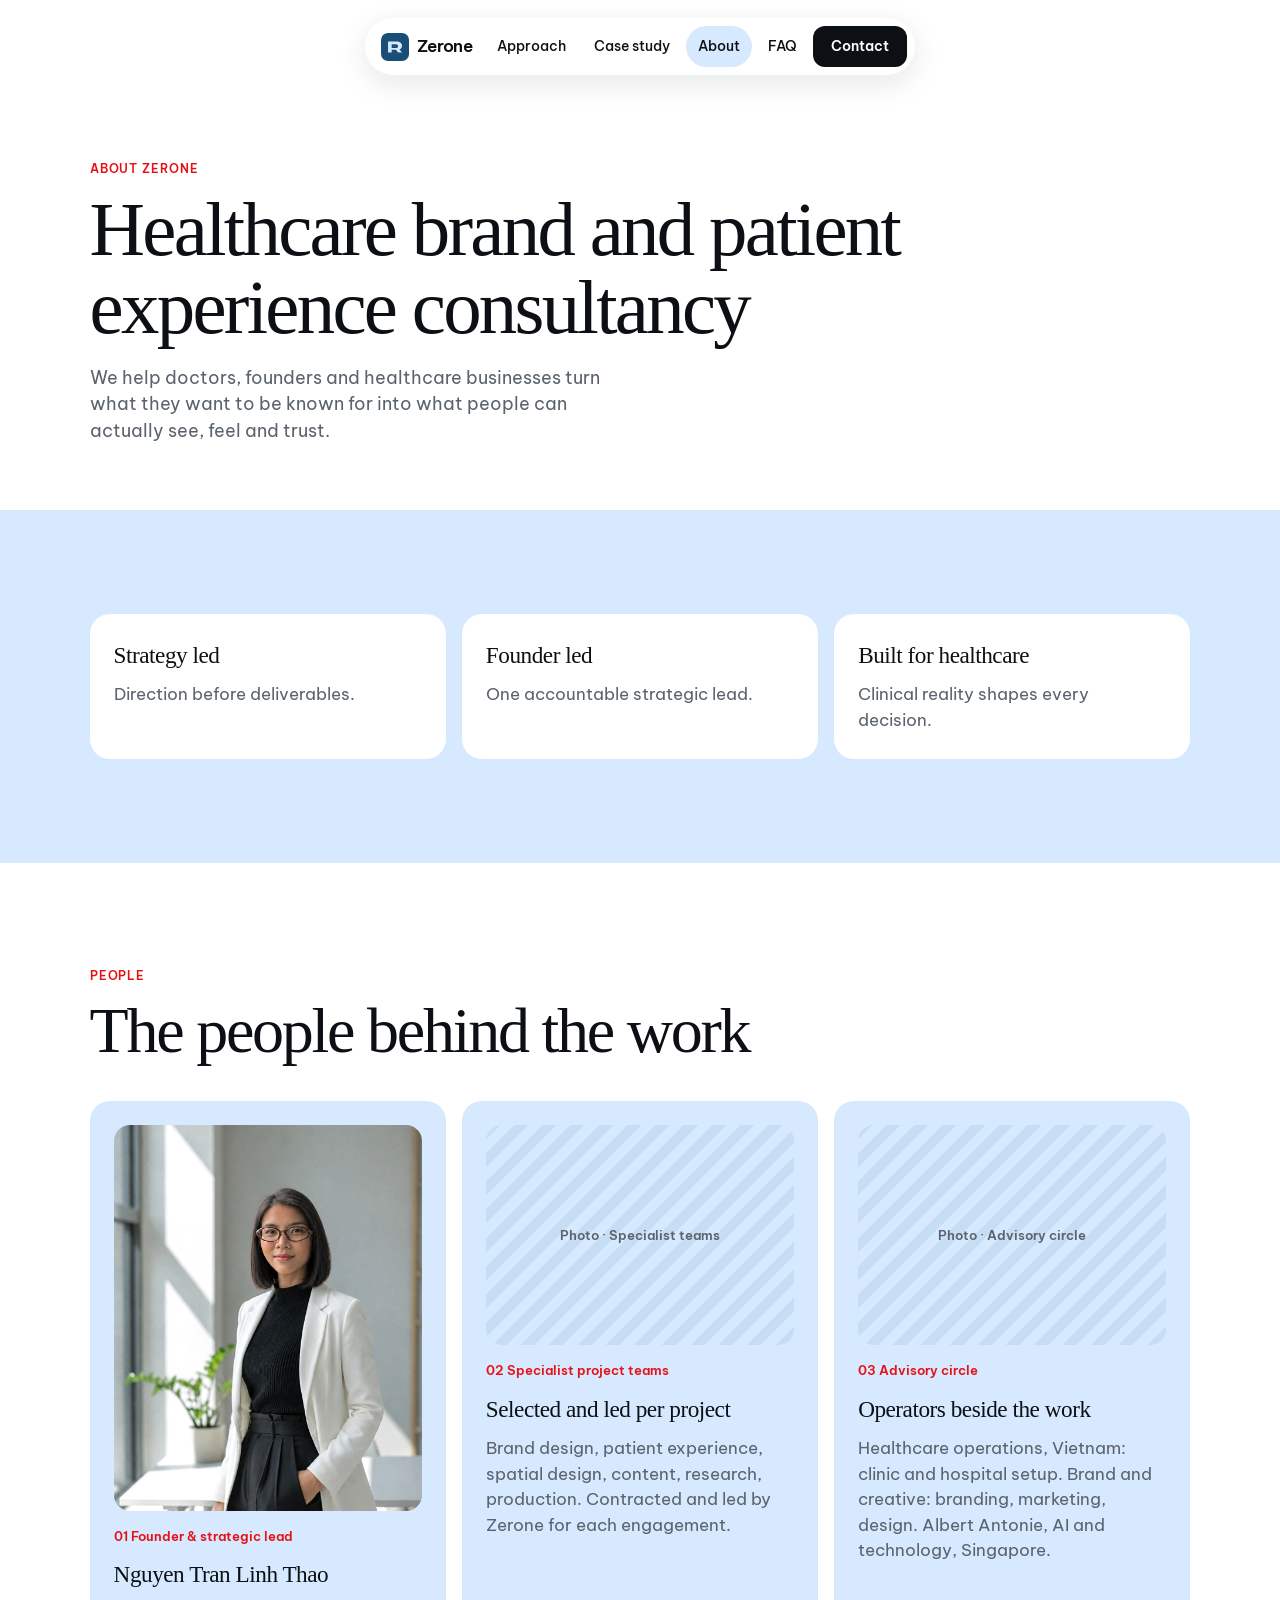
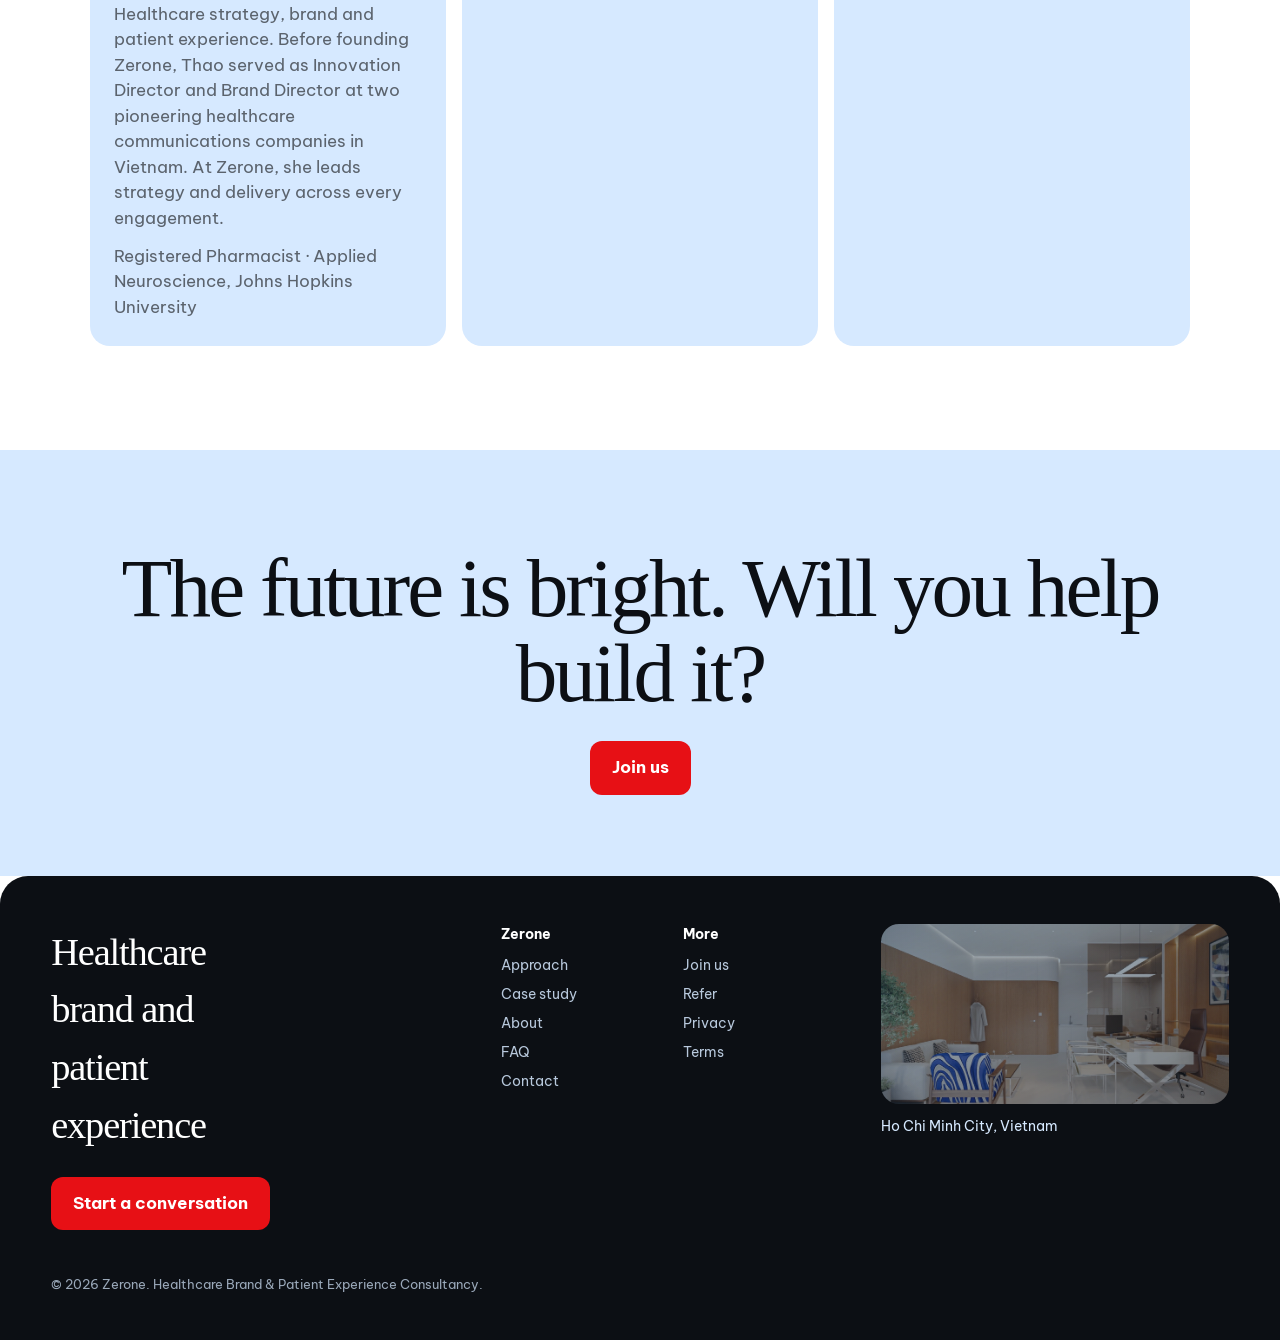
==== commit 9dfd7351: "Add files via upload" ====
--- a/about.html
+++ b/about.html
@@ -13,7 +13,7 @@
   <body data-page="About">
     <div id="chrome-top"></div>
     <header class="page-hero">
-      <p class="kicker">03 / About Zerone</p>
+      <p class="kicker">About Zerone</p>
       <h1>Healthcare brand and patient experience consultancy</h1>
       <p class="lede">We help doctors, founders and healthcare businesses turn what they want to be known for into what people can actually see, feel and trust.</p>
     </header>
@@ -34,7 +34,7 @@
       </div>
     </section>
     <section class="section">
-      <p class="kicker">12 / People</p>
+      <p class="kicker">People</p>
       <h2 class="display">The people behind the work</h2>
       <div class="work-grid">
         <article class="work-card">
@@ -58,16 +58,6 @@
         </article>
       </div>
     </section>
-    <section class="section mist">
-      <p class="kicker">05 / Founder’s point of view</p>
-      <h2 class="display">How do patients judge quality before they experience your care?</h2>
-      <div class="prose tight">
-        <p>Most doctors and healthcare founders I meet find this question difficult to answer. They want the right patients to know them, understand what they do well and choose them or their clinic.</p>
-        <p>But patients today can choose from many qualified doctors and similar clinics. Clinical expertise alone may not make it clear why one doctor or clinic is different.</p>
-        <p>I believe that difference must first be clearly defined, then translated into what patients see and experience. That is where Zerone works: helping doctors and healthcare founders define that difference and express it through a clear brand and patient experience, so patients can understand it, trust it and choose with confidence.</p>
-        <p><b>Thao Nguyen Tran</b>, Founder</p>
-      </div>
-    </section>
     <section class="cta-band">
       <h2>The future is bright. Will you help build it?</h2>
       <p><a class="btn" href="join.html">Join us</a></p>
